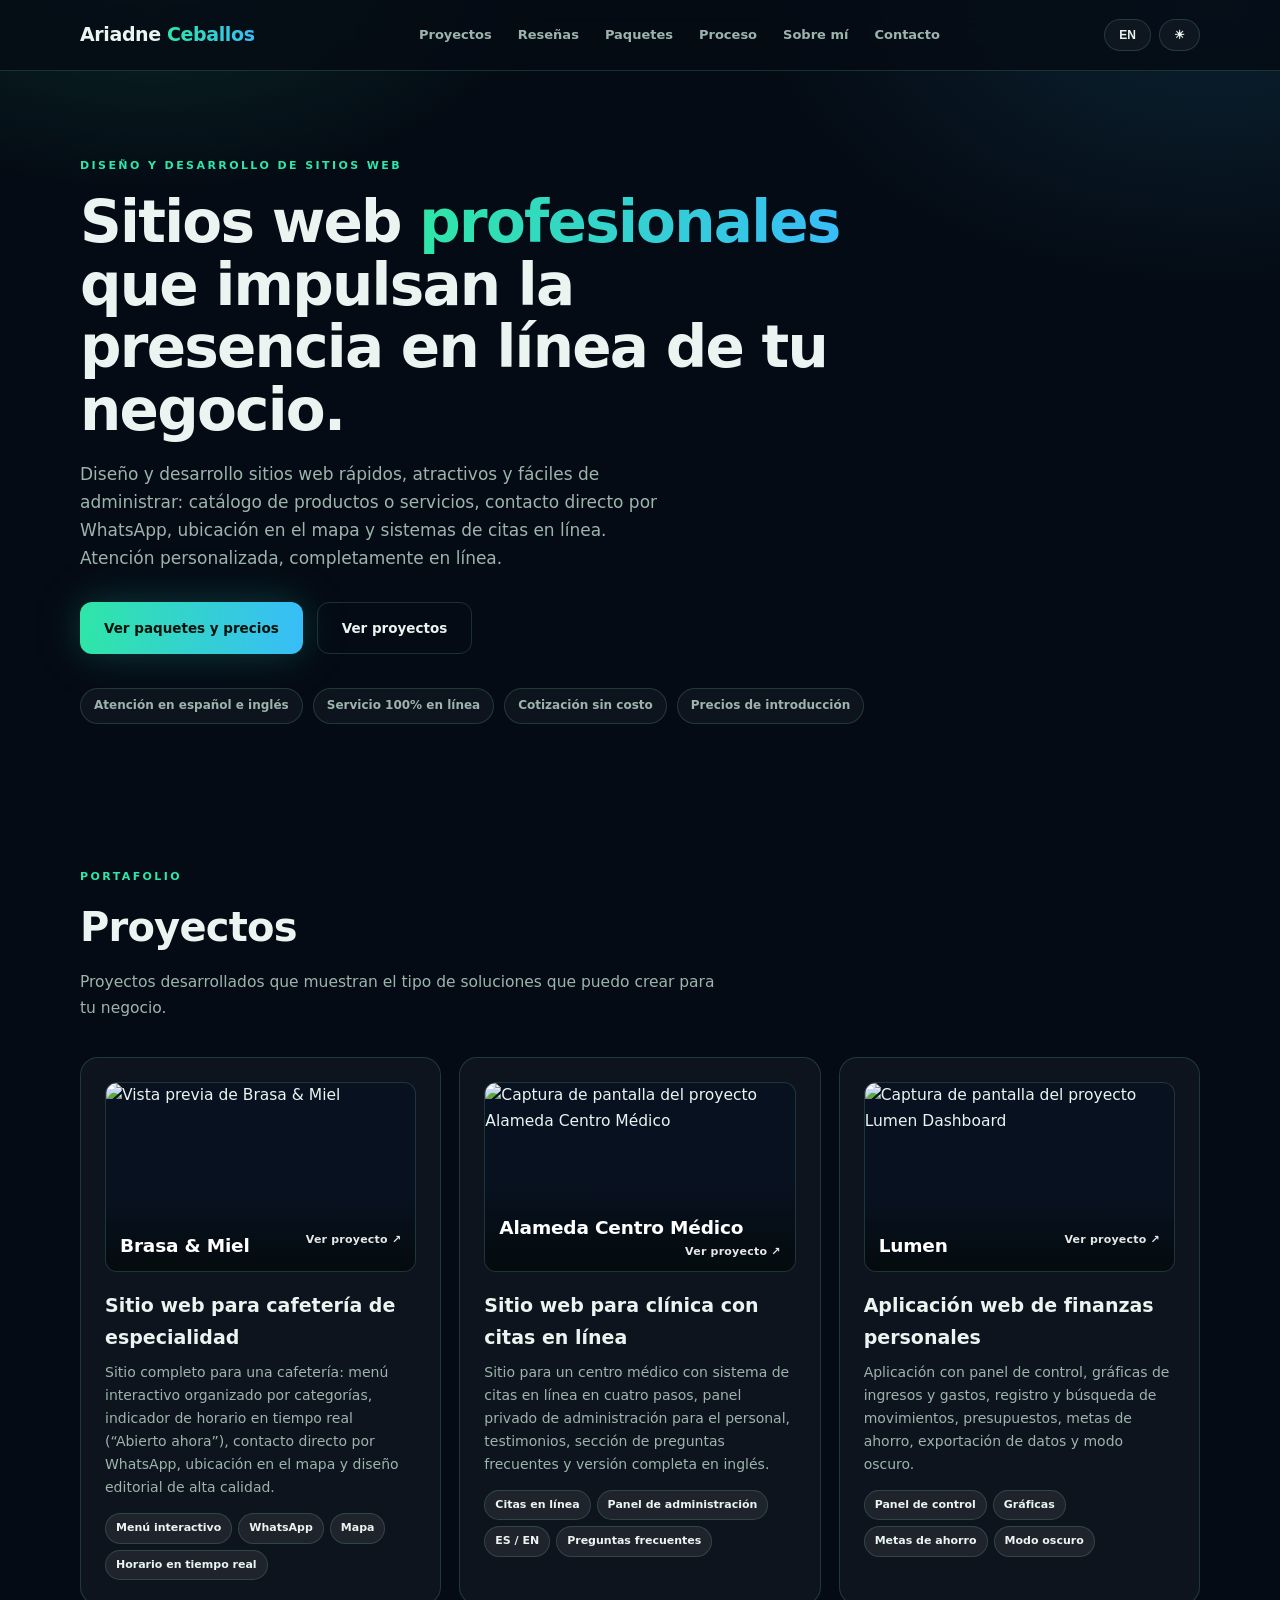
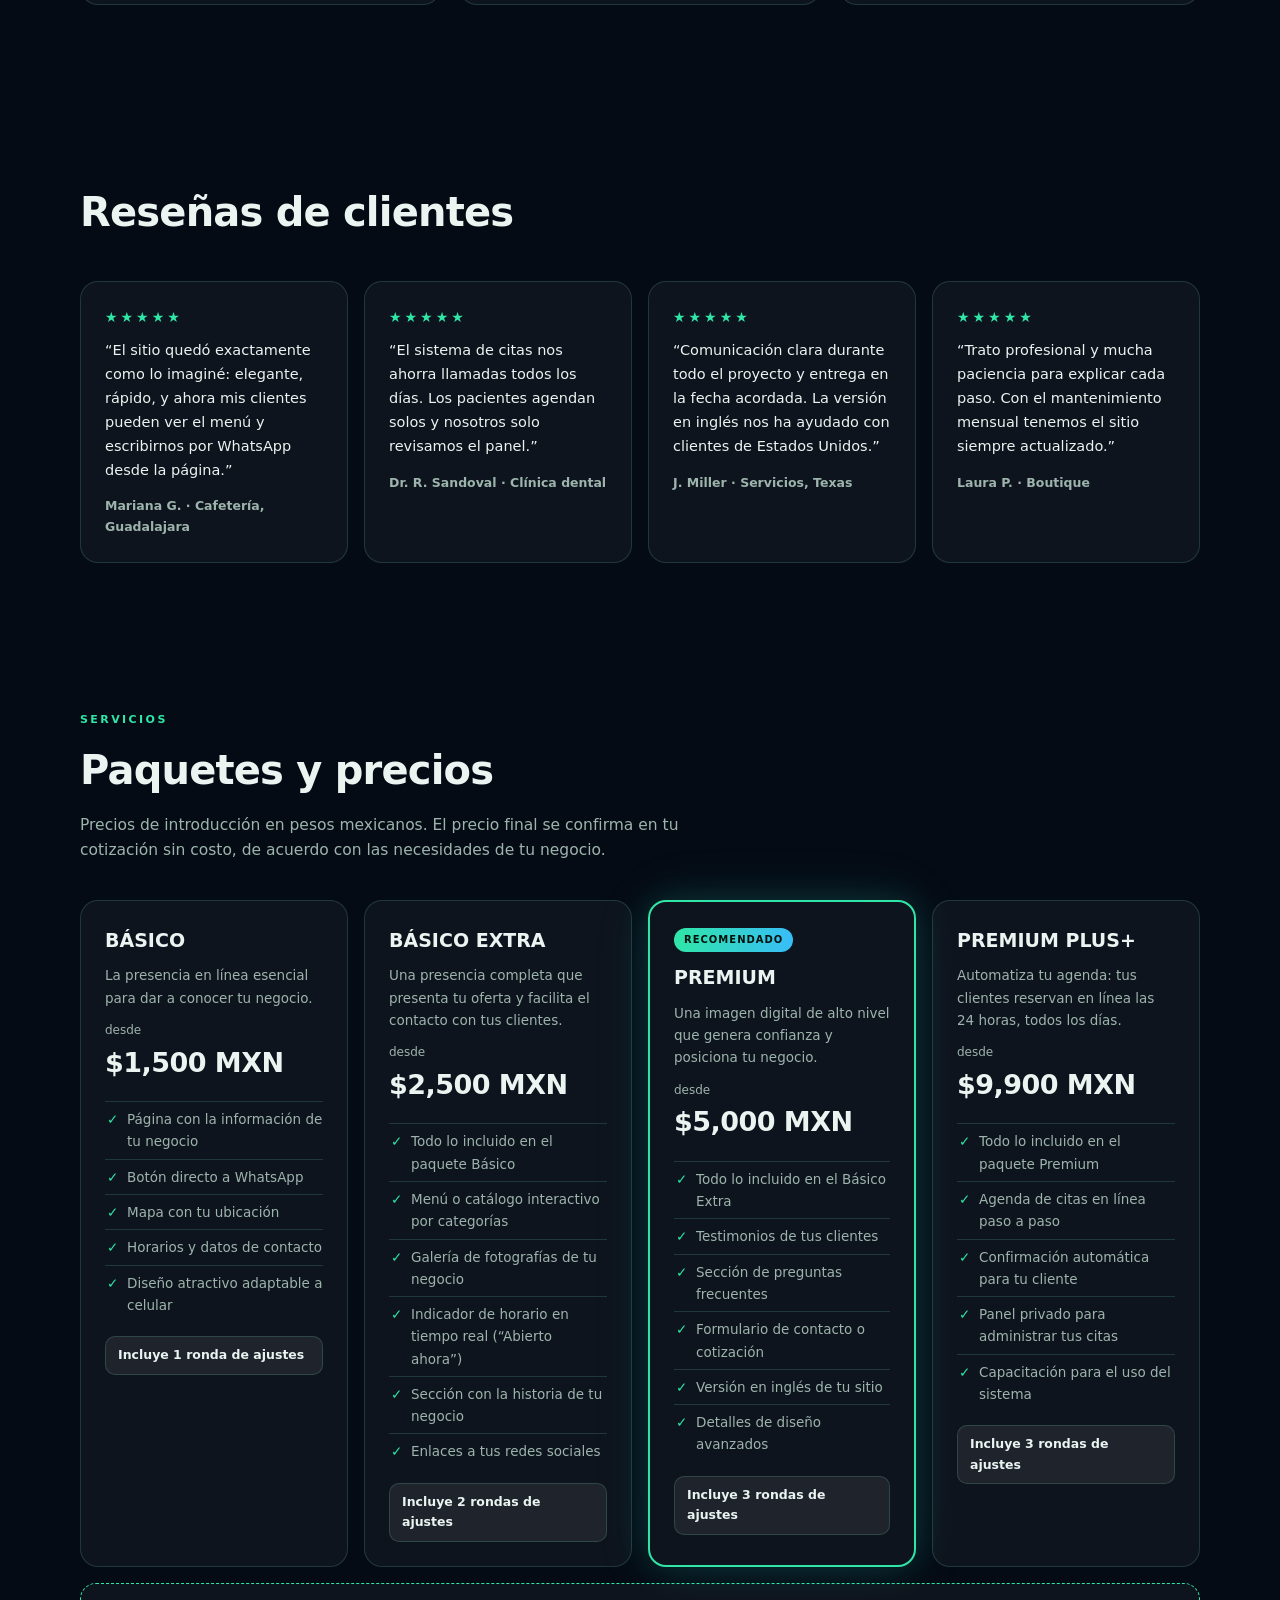
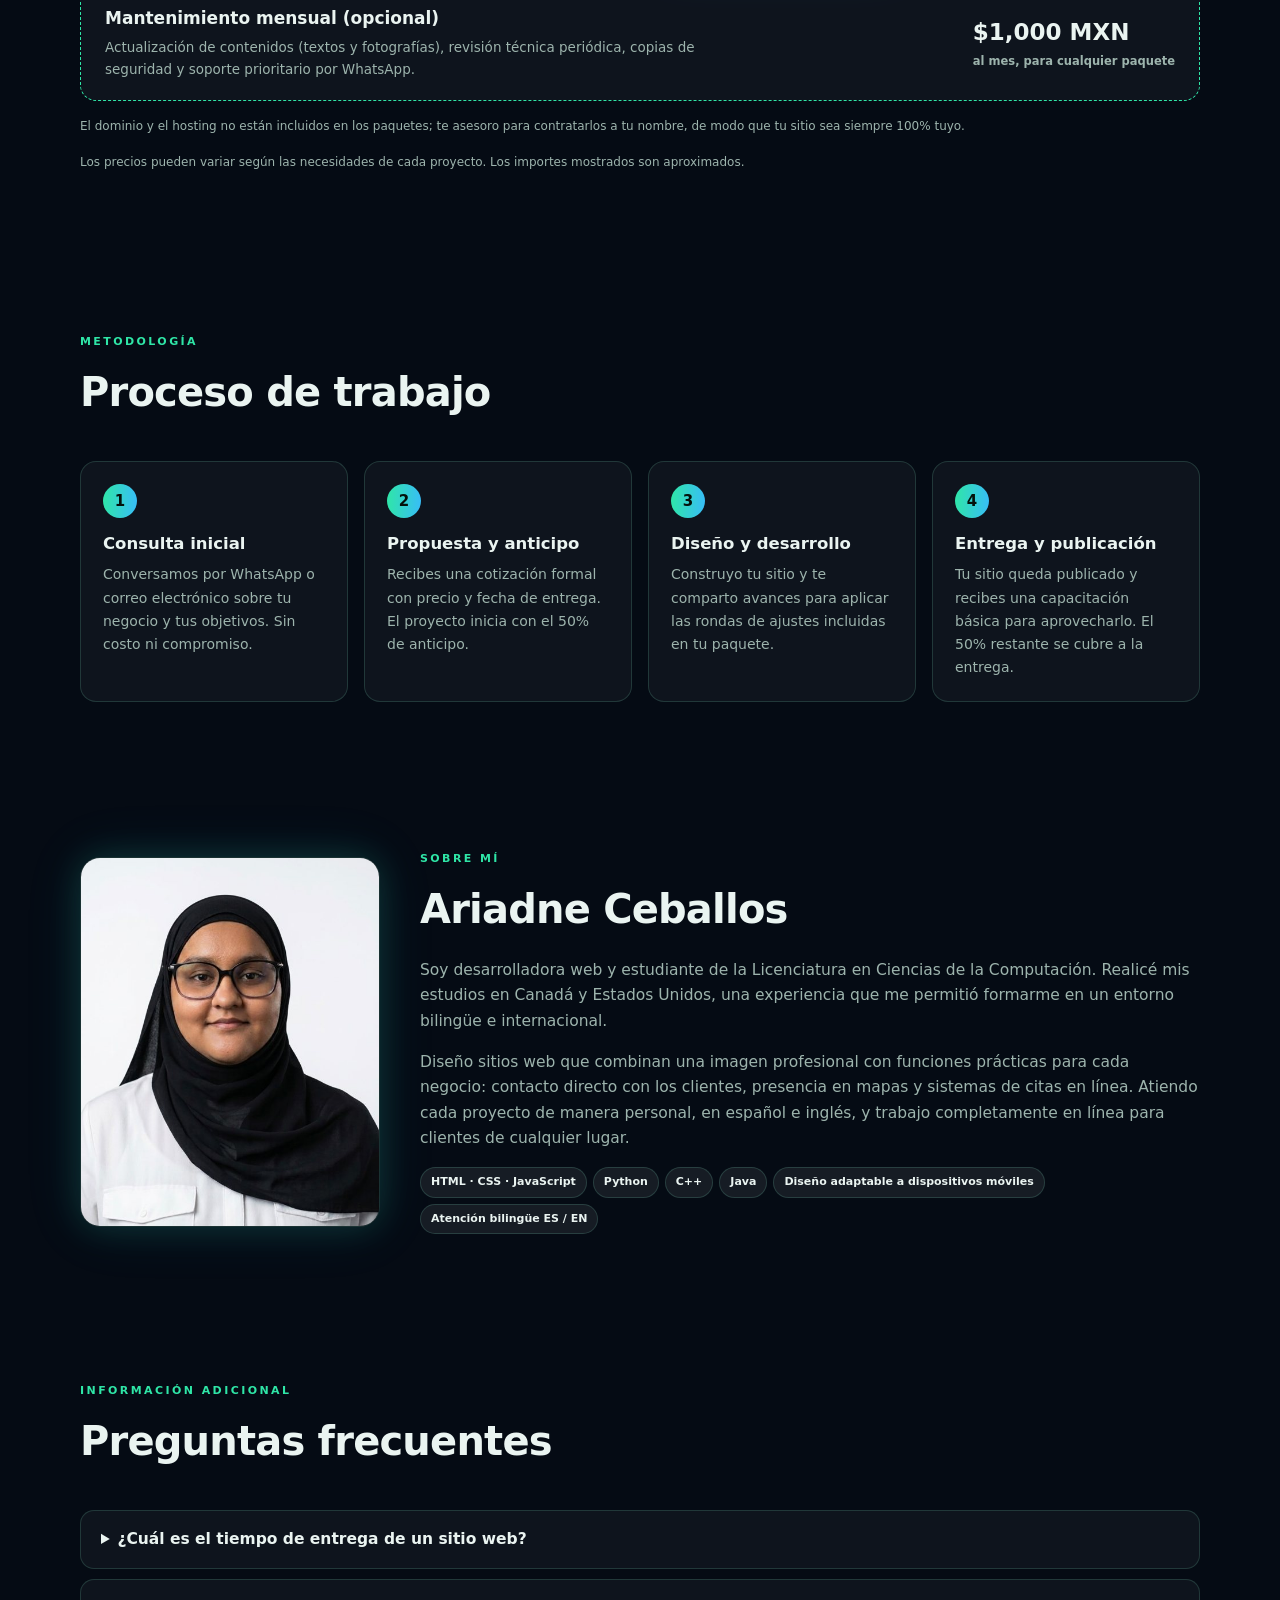
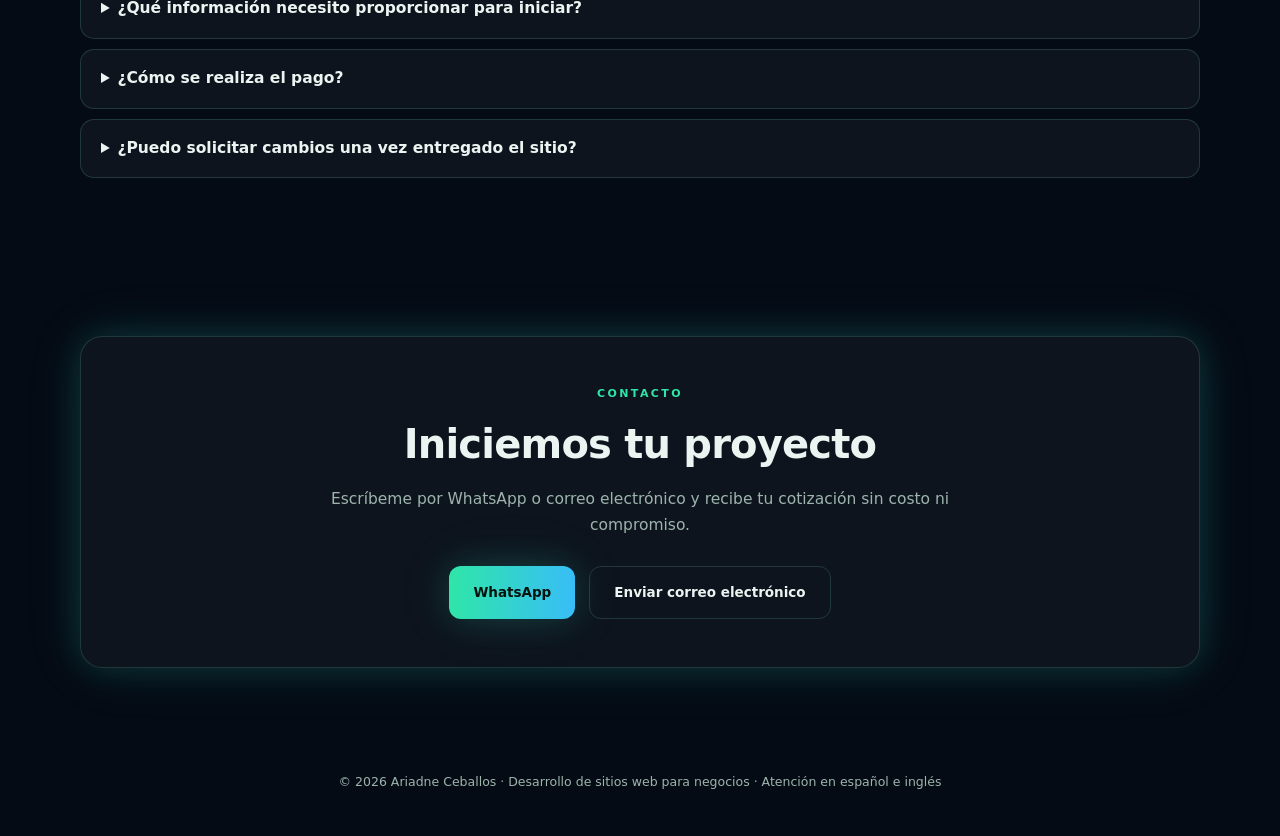
==== index.html @ b2745d3a "Upload portfolio root files" ====
<!DOCTYPE html>
<html lang="es" data-theme="dark">
<head>
<meta charset="UTF-8">
<meta name="viewport" content="width=device-width, initial-scale=1">
<title>Ariadne Ceballos — Desarrollo de sitios web para negocios</title>
<meta name="description" content="Desarrollo de sitios web profesionales para negocios: diseño, sistemas de citas en línea y atención bilingüe, 100% en línea.">
<style>
:root{
  --bg:#050b14; --bg2:#081120; --surface:rgba(255,255,255,.04); --surface2:rgba(255,255,255,.07);
  --text:#eaf4f1; --muted:#9db4ad; --border:rgba(120,220,190,.18);
  --green:#2fe6a7; --blue:#38bdf8; --grad:linear-gradient(92deg,#2fe6a7,#38bdf8);
  --glow:0 0 34px rgba(47,230,167,.16), 0 0 60px rgba(56,189,248,.10);
}
html[data-theme="light"]{
  --bg:#f2f8f6; --bg2:#e7f3ef; --surface:#ffffff; --surface2:#eef7f3;
  --text:#0c1f1a; --muted:#4b655e; --border:rgba(12,90,70,.16);
  --green:#087a56; --blue:#075985; --grad:linear-gradient(92deg,#087a56,#075985);
  --glow:0 10px 30px rgba(10,140,110,.10);
}
*{box-sizing:border-box}
html{scroll-behavior:smooth}
body{margin:0;background:var(--bg);color:var(--text);font:15.5px/1.65 "Segoe UI",system-ui,-apple-system,Arial,sans-serif;transition:background .35s,color .35s}
body:before{content:"";position:fixed;inset:0;background:radial-gradient(700px 420px at 12% -6%,rgba(47,230,167,.14),transparent 60%),radial-gradient(800px 500px at 95% 0%,rgba(56,189,248,.13),transparent 60%);pointer-events:none}
a{color:inherit}
.wrap{width:min(1120px,calc(100% - 40px));margin:auto;position:relative}
header{position:sticky;top:0;z-index:30;background:color-mix(in srgb,var(--bg) 82%,transparent);backdrop-filter:blur(14px);border-bottom:1px solid var(--border)}
.nav{display:flex;align-items:center;justify-content:space-between;height:70px;gap:14px}
.brand{font-weight:800;font-size:19px;letter-spacing:-.02em;text-decoration:none}
.brand em{font-style:normal;background:var(--grad);-webkit-background-clip:text;background-clip:text;color:transparent}
.navlinks{display:flex;gap:26px;font-size:13px;font-weight:600}
.navlinks a{text-decoration:none;color:var(--muted)}
.navlinks a:hover{color:var(--text)}
.controls{display:flex;gap:8px}
.tbtn{cursor:pointer;border:1px solid var(--border);background:var(--surface);color:var(--text);border-radius:99px;padding:8px 14px;font-size:12px;font-weight:700}
.tbtn:hover{border-color:var(--green)}
.hero{padding:86px 0 70px}
.eyebrow{font-size:11px;letter-spacing:.22em;text-transform:uppercase;font-weight:800;color:var(--green)}
h1{font-size:clamp(36px,5.6vw,58px);line-height:1.08;letter-spacing:-.03em;margin:16px 0 18px;max-width:780px}
h1 .g{background:var(--grad);-webkit-background-clip:text;background-clip:text;color:transparent}
.hero p{color:var(--muted);max-width:600px;font-size:17px;margin:0 0 30px}
.btns{display:flex;gap:14px;flex-wrap:wrap}
.btn{display:inline-flex;align-items:center;gap:8px;background:var(--grad);color:#04120c;font-weight:800;font-size:13.5px;padding:14px 24px;border-radius:12px;text-decoration:none;box-shadow:var(--glow)}
html[data-theme="light"] .btn{color:#fff}
.btn.ghost{background:transparent;color:var(--text);border:1px solid var(--border);box-shadow:none}
.badges{display:flex;gap:10px;flex-wrap:wrap;margin-top:34px}
.badge{font-size:12px;font-weight:700;color:var(--muted);border:1px solid var(--border);border-radius:99px;padding:7px 13px;background:var(--surface)}
section{padding:74px 0}
h2{font-size:clamp(28px,4vw,40px);letter-spacing:-.02em;margin:8px 0 10px}
.sub{color:var(--muted);max-width:640px;margin:0 0 36px}
.grid3{display:grid;grid-template-columns:repeat(auto-fit,minmax(290px,1fr));gap:18px}
.grid4{display:grid;grid-template-columns:repeat(auto-fit,minmax(235px,1fr));gap:16px}
.card{background:var(--surface);border:1px solid var(--border);border-radius:18px;padding:24px;transition:transform .2s,border-color .2s}
.card:hover{transform:translateY(-4px);border-color:var(--green)}
.pbanner{position:relative;height:190px;border-radius:12px;overflow:hidden;margin-bottom:18px;background:var(--bg2);border:1px solid var(--border)}
.pbanner img{width:100%;height:100%;object-fit:cover;object-position:top center;display:block}
.pbanner .pname{position:absolute;left:0;right:0;bottom:0;padding:34px 14px 10px;font-weight:800;font-size:18.5px;color:#fff;letter-spacing:-.01em;background:linear-gradient(transparent,rgba(2,10,8,.78))}
.card h3{margin:0 0 8px;font-size:19px}
.card p{color:var(--muted);font-size:14px;margin:0 0 14px}
.chips{display:flex;flex-wrap:wrap;gap:6px}
.chip{font-size:11px;font-weight:700;padding:5px 10px;border-radius:99px;background:var(--surface2);color:var(--text);border:1px solid var(--border)}
.price .from{font-size:12px;color:var(--muted)}
.price .amount{font-size:27px;font-weight:800;letter-spacing:-.02em}
.price.hot{border:2px solid var(--green);box-shadow:var(--glow)}
.tag{display:inline-block;font-size:10px;font-weight:800;letter-spacing:.1em;text-transform:uppercase;background:var(--grad);color:#04120c;padding:4px 10px;border-radius:99px;margin-bottom:10px}
html[data-theme="light"] .tag{color:#fff}
.price ul{list-style:none;margin:16px 0 0;padding:0}
.price li{font-size:13.5px;padding:6px 0 6px 22px;position:relative;border-top:1px solid var(--border);color:var(--muted)}
.price li:before{content:"✓";position:absolute;left:2px;color:var(--green);font-weight:800}
.price .ley{font-size:13.5px;color:var(--muted);margin:6px 0 12px}
.rounds{margin-top:14px;font-size:12.5px;font-weight:700;color:var(--text);background:var(--surface2);border:1px solid var(--border);border-radius:10px;padding:8px 12px}
.maint{margin-top:16px;display:flex;flex-wrap:wrap;gap:8px 26px;align-items:center;justify-content:space-between;background:var(--surface);border:1px dashed var(--green);border-radius:16px;padding:20px 24px}
.maint h3{margin:0 0 4px;font-size:17px}
.maint p{margin:0;color:var(--muted);font-size:13.5px;max-width:640px}
.maint .mamount{font-size:23px;font-weight:800;white-space:nowrap}
.maint .mamount small{display:block;font-size:11.5px;color:var(--muted);font-weight:600}
.stars{color:var(--green);letter-spacing:3px;font-size:14px;margin-bottom:10px}
.rev p{font-size:14.5px;color:var(--text);margin:0 0 14px}
.rev .who{font-size:12.5px;color:var(--muted);font-weight:700}
.steps{display:grid;grid-template-columns:repeat(auto-fit,minmax(220px,1fr));gap:16px}
.step{background:var(--surface);border:1px solid var(--border);border-radius:16px;padding:22px}
.step b.num{display:inline-flex;width:34px;height:34px;border-radius:50%;background:var(--grad);color:#04120c;align-items:center;justify-content:center;font-size:15px;margin-bottom:12px}
html[data-theme="light"] .step b.num{color:#fff}
.step h3{margin:0 0 6px;font-size:16.5px}
.step p{margin:0;color:var(--muted);font-size:14px}
.about{display:grid;grid-template-columns:300px 1fr;gap:40px;align-items:center}
.about img{width:100%;border-radius:20px;border:1px solid var(--border);box-shadow:var(--glow)}
.about p{color:var(--muted);font-size:15.5px}
details{background:var(--surface);border:1px solid var(--border);border-radius:14px;padding:16px 20px;margin-bottom:10px}
summary{cursor:pointer;font-weight:700}
details p{color:var(--muted);font-size:14.5px;margin:10px 0 4px}
.contact{text-align:center;background:var(--surface);border:1px solid var(--border);border-radius:22px;padding:48px 26px;box-shadow:var(--glow)}
footer{padding:30px 0 44px;color:var(--muted);font-size:12.5px;text-align:center}
.note{font-size:12px;color:var(--muted);margin-top:16px}

/* Interacciones y movimiento */
.project-card{display:block;color:inherit;text-decoration:none;position:relative;overflow:hidden;isolation:isolate}
.project-card:focus-visible,.btn:focus-visible,.tbtn:focus-visible{outline:3px solid var(--blue);outline-offset:4px}
.project-card .pbanner img{transition:transform .65s cubic-bezier(.2,.7,.2,1),filter .45s}
.project-card:hover .pbanner img,.project-card:focus-visible .pbanner img{transform:scale(1.055);filter:saturate(1.12)}
.project-card:hover{transform:translateY(-8px);border-color:var(--green);box-shadow:var(--glow)}
.project-open{float:right;font-size:11px;letter-spacing:.02em;opacity:.9;transform:translateX(0);transition:transform .25s}
.project-card:hover .project-open{transform:translateX(4px)}
.reveal{opacity:0;transform:translateY(22px);transition:opacity .65s ease,transform .65s cubic-bezier(.2,.7,.2,1)}
.reveal.is-visible{opacity:1;transform:translateY(0)}
.project-card.reveal.is-visible:hover{transform:translateY(-8px)}
.card,.step,.price,.contact{transition:transform .28s ease,border-color .28s ease,box-shadow .28s ease}
.step:hover{transform:translateY(-5px);border-color:var(--green);box-shadow:var(--glow)}
.btn{transition:transform .25s ease,filter .25s ease,box-shadow .25s ease}
.btn:hover{transform:translateY(-3px);filter:brightness(1.08);box-shadow:0 12px 32px rgba(47,230,167,.22)}
.tbtn{transition:background .2s,border-color .2s,transform .2s}
.tbtn:hover{transform:translateY(-2px);background:var(--surface2)}
.menu-toggle{display:none}
@media(max-width:760px){
 .menu-toggle{display:inline-flex;align-items:center;justify-content:center}
 .nav{position:relative}
 .navlinks{display:none;position:absolute;top:69px;left:-20px;right:-20px;padding:18px 20px 22px;background:var(--bg2);border-bottom:1px solid var(--border);flex-direction:column;gap:16px;box-shadow:0 18px 30px rgba(0,0,0,.18)}
 .navlinks.open{display:flex}
 .controls{margin-left:auto}
}
@media(prefers-reduced-motion:reduce){.reveal{opacity:1;transform:none;transition:none}.project-card,.project-card .pbanner img,.step,.btn,.tbtn{transition:none!important}}

@media(max-width:760px){.about{grid-template-columns:1fr}.about img{max-width:280px}.hero{padding:56px 0 50px}}

/* Ajustes de contraste y legibilidad del tema claro */
html[data-theme="light"]{
  color-scheme:light;
  --bg:#f7faf9;
  --bg2:#edf4f1;
  --surface:#ffffff;
  --surface2:#edf5f2;
  --text:#14251f;
  --muted:#435b52;
  --border:rgba(20,75,58,.20);
  --green:#087a56;
  --blue:#075985;
  --grad:linear-gradient(100deg,#087a56 0%,#075985 100%);
  --glow:0 10px 28px rgba(8,122,86,.12);
}
html[data-theme="light"] body:before{
  background:radial-gradient(700px 420px at 12% -6%,rgba(8,122,86,.075),transparent 60%),radial-gradient(800px 500px at 95% 0%,rgba(7,89,133,.065),transparent 60%);
}
html[data-theme="light"] .eyebrow,
html[data-theme="light"] .stars,
html[data-theme="light"] .price li:before{color:#08704f}
html[data-theme="light"] h1 .g{
  background:linear-gradient(100deg,#086b4c,#075985);
  -webkit-background-clip:text;background-clip:text;color:transparent;
}
html[data-theme="light"] .navlinks a{color:#40584f}
html[data-theme="light"] .navlinks a:hover{color:#075985}
html[data-theme="light"] .badge,
html[data-theme="light"] .chip,
html[data-theme="light"] .rounds,
html[data-theme="light"] details,
html[data-theme="light"] .card,
html[data-theme="light"] .step,
html[data-theme="light"] .contact{color:#14251f}
html[data-theme="light"] .card p,
html[data-theme="light"] .step p,
html[data-theme="light"] .price li,
html[data-theme="light"] .price .from,
html[data-theme="light"] .price .ley,
html[data-theme="light"] .maint p,
html[data-theme="light"] .maint .mamount small,
html[data-theme="light"] .about p,
html[data-theme="light"] details p,
html[data-theme="light"] .sub,
html[data-theme="light"] .hero p,
html[data-theme="light"] footer,
html[data-theme="light"] .note{color:#435b52}
html[data-theme="light"] .btn{color:#fff}
html[data-theme="light"] .btn.ghost{color:#14251f;border-color:rgba(20,75,58,.30)}
html[data-theme="light"] .tag,
html[data-theme="light"] .step b.num{color:#fff}
html[data-theme="light"] .project-card:focus-visible{outline-color:#075985}
html[data-theme="light"] .pbanner{background:#e5eeea}
html[data-theme="light"] .maint{background:#fff}
html[data-theme="light"] .price.hot{border-color:#087a56}
</style>
</head>
<body>
<header><div class="wrap nav">
  <a class="brand" href="#top">Ariadne <em>Ceballos</em></a>
  <button class="menu-toggle tbtn" id="menuToggle" aria-label="Abrir menú" aria-expanded="false">☰</button>
  <nav class="navlinks" id="mainNav">
    <a href="#proyectos" data-i="nav_p">Proyectos</a>
    <a href="#resenas" data-i="nav_r">Reseñas</a>
    <a href="#paquetes" data-i="nav_pk">Paquetes</a>
    <a href="#proceso" data-i="nav_pr">Proceso</a>
    <a href="#sobre-mi" data-i="nav_a">Sobre mí</a>
    <a href="#contacto" data-i="nav_c">Contacto</a>
  </nav>
  <div class="controls">
    <button class="tbtn" id="langBtn" aria-label="Language / Idioma">EN</button>
    <button class="tbtn" id="themeBtn" aria-label="Tema claro u oscuro">☀ / ☾</button>
  </div>
</div></header>

<main id="top">
<section class="hero"><div class="wrap">
  <div class="eyebrow" data-i="hero_e">Diseño y desarrollo de sitios web</div>
  <h1 data-i="hero_h">Sitios web <span class="g">profesionales</span> que impulsan la presencia en línea de tu negocio.</h1>
  <p data-i="hero_p">Diseño y desarrollo sitios web rápidos, atractivos y fáciles de administrar: catálogo de productos o servicios, contacto directo por WhatsApp, ubicación en el mapa y sistemas de citas en línea. Atención personalizada, completamente en línea.</p>
  <div class="btns">
    <a class="btn" href="#paquetes" data-i="hero_b1">Ver paquetes y precios</a>
    <a class="btn ghost" href="#proyectos" data-i="hero_b2">Ver proyectos</a>
  </div>
  <div class="badges">
    <span class="badge" data-i="bd1">Atención en español e inglés</span>
    <span class="badge" data-i="bd2">Servicio 100% en línea</span>
    <span class="badge" data-i="bd3">Cotización sin costo</span>
    <span class="badge" data-i="bd4">Precios de introducción</span>
  </div>
</div></section>

<section id="proyectos"><div class="wrap">
  <div class="eyebrow" data-i="pj_e">Portafolio</div>
  <h2 data-i="pj_h">Proyectos</h2>
  <p class="sub" data-i="pj_s">Proyectos desarrollados que muestran el tipo de soluciones que puedo crear para tu negocio.</p>
  <div class="grid3">
    <a class="card project-card reveal" href="proyectos/brasa-miel/index.html" aria-label="Abrir demo de Brasa y Miel">
      <div class="pbanner"><img src="img/proyecto-cafe.jpg" alt="Vista previa de Brasa & Miel"><div class="pname">Brasa &amp; Miel <span class="project-open">Ver proyecto ↗</span></div></div>
      <h3 data-i="p1_h">Sitio web para cafetería de especialidad</h3>
      <p data-i="p1_p">Sitio completo para una cafetería: menú interactivo organizado por categorías, indicador de horario en tiempo real (“Abierto ahora”), contacto directo por WhatsApp, ubicación en el mapa y diseño editorial de alta calidad.</p>
      <div class="chips"><span class="chip" data-i="c_menu">Menú interactivo</span><span class="chip">WhatsApp</span><span class="chip" data-i="c_map">Mapa</span><span class="chip" data-i="c_open">Horario en tiempo real</span></div>
    </a>
    <a class="card project-card reveal" href="proyectos/alameda-centro-medico/index.html" aria-label="Abrir demo de Alameda Centro Médico">
      <div class="pbanner"><img src="img/preview-alameda-centro-medico.jpg" alt="Captura de pantalla del proyecto Alameda Centro Médico"><div class="pname">Alameda Centro Médico <span class="project-open">Ver proyecto ↗</span></div></div>
      <h3 data-i="p2_h">Sitio web para clínica con citas en línea</h3>
      <p data-i="p2_p">Sitio para un centro médico con sistema de citas en línea en cuatro pasos, panel privado de administración para el personal, testimonios, sección de preguntas frecuentes y versión completa en inglés.</p>
      <div class="chips"><span class="chip" data-i="c_book">Citas en línea</span><span class="chip" data-i="c_panel">Panel de administración</span><span class="chip">ES / EN</span><span class="chip" data-i="c_faq">Preguntas frecuentes</span></div>
    </a>
    <a class="card project-card reveal" href="proyectos/lumen-dashboard/index.html" aria-label="Abrir demo de Lumen Dashboard">
      <div class="pbanner"><img src="img/preview-lumen-dashboard.jpg" alt="Captura de pantalla del proyecto Lumen Dashboard"><div class="pname">Lumen <span class="project-open">Ver proyecto ↗</span></div></div>
      <h3 data-i="p3_h">Aplicación web de finanzas personales</h3>
      <p data-i="p3_p">Aplicación con panel de control, gráficas de ingresos y gastos, registro y búsqueda de movimientos, presupuestos, metas de ahorro, exportación de datos y modo oscuro.</p>
      <div class="chips"><span class="chip" data-i="c_dash">Panel de control</span><span class="chip" data-i="c_charts">Gráficas</span><span class="chip" data-i="c_goals">Metas de ahorro</span><span class="chip" data-i="c_dark">Modo oscuro</span></div>
    </a>
  </div>
</div></section>

<section id="resenas"><div class="wrap">
  <div class="eyebrow" data-i="rv_e">Testimonios</div>
  <h2 data-i="rv_h">Reseñas de clientes</h2>
  <p class="sub"></p>
  <div class="grid4">
    <article class="card rev"><div class="stars">★★★★★</div><p data-i="rv_q1">“El sitio quedó exactamente como lo imaginé: elegante, rápido, y ahora mis clientes pueden ver el menú y escribirnos por WhatsApp desde la página.”</p><div class="who" data-i="rv_n1">Mariana G. · Cafetería, Guadalajara</div></article>
    <article class="card rev"><div class="stars">★★★★★</div><p data-i="rv_q2">“El sistema de citas nos ahorra llamadas todos los días. Los pacientes agendan solos y nosotros solo revisamos el panel.”</p><div class="who" data-i="rv_n2">Dr. R. Sandoval · Clínica dental</div></article>
    <article class="card rev"><div class="stars">★★★★★</div><p data-i="rv_q3">“Comunicación clara durante todo el proyecto y entrega en la fecha acordada. La versión en inglés nos ha ayudado con clientes de Estados Unidos.”</p><div class="who" data-i="rv_n3">J. Miller · Servicios, Texas</div></article>
    <article class="card rev"><div class="stars">★★★★★</div><p data-i="rv_q4">“Trato profesional y mucha paciencia para explicar cada paso. Con el mantenimiento mensual tenemos el sitio siempre actualizado.”</p><div class="who" data-i="rv_n4">Laura P. · Boutique</div></article>
  </div>
</div></section>

<section id="paquetes"><div class="wrap">
  <div class="eyebrow" data-i="pk_e">Servicios</div>
  <h2 data-i="pk_h">Paquetes y precios</h2>
  <p class="sub" data-i="pk_s">Precios de introducción en pesos mexicanos. El precio final se confirma en tu cotización sin costo, de acuerdo con las necesidades de tu negocio.</p>
  <div class="grid4">
    <article class="card price">
      <h3 data-i="k1_h">BÁSICO</h3>
      <p class="ley" data-i="k1_l">La presencia en línea esencial para dar a conocer tu negocio.</p>
      <div class="from" data-i="from">desde</div><div class="amount">$1,500 MXN</div>
      <ul>
        <li data-i="k1_1">Página con la información de tu negocio</li>
        <li data-i="k1_2">Botón directo a WhatsApp</li>
        <li data-i="k1_3">Mapa con tu ubicación</li>
        <li data-i="k1_4">Horarios y datos de contacto</li>
        <li data-i="k1_5">Diseño atractivo adaptable a celular</li>
      </ul>
      <div class="rounds" data-i="r1">Incluye 1 ronda de ajustes</div>
    </article>
    <article class="card price">
      <h3 data-i="k2_h">BÁSICO EXTRA</h3>
      <p class="ley" data-i="k2_l">Una presencia completa que presenta tu oferta y facilita el contacto con tus clientes.</p>
      <div class="from" data-i="from">desde</div><div class="amount">$2,500 MXN</div>
      <ul>
        <li data-i="k2_1">Todo lo incluido en el paquete Básico</li>
        <li data-i="k2_2">Menú o catálogo interactivo por categorías</li>
        <li data-i="k2_3">Galería de fotografías de tu negocio</li>
        <li data-i="k2_4">Indicador de horario en tiempo real (“Abierto ahora”)</li>
        <li data-i="k2_5">Sección con la historia de tu negocio</li>
        <li data-i="k2_6">Enlaces a tus redes sociales</li>
      </ul>
      <div class="rounds" data-i="r2">Incluye 2 rondas de ajustes</div>
    </article>
    <article class="card price hot">
      <span class="tag" data-i="rec">Recomendado</span>
      <h3>PREMIUM</h3>
      <p class="ley" data-i="k3_l">Una imagen digital de alto nivel que genera confianza y posiciona tu negocio.</p>
      <div class="from" data-i="from">desde</div><div class="amount">$5,000 MXN</div>
      <ul>
        <li data-i="k3_1">Todo lo incluido en el Básico Extra</li>
        <li data-i="k3_2">Testimonios de tus clientes</li>
        <li data-i="k3_3">Sección de preguntas frecuentes</li>
        <li data-i="k3_4">Formulario de contacto o cotización</li>
        <li data-i="k3_5">Versión en inglés de tu sitio</li>
        <li data-i="k3_6">Detalles de diseño avanzados</li>
      </ul>
      <div class="rounds" data-i="r3">Incluye 3 rondas de ajustes</div>
    </article>
    <article class="card price">
      <h3 data-i="k4_h">PREMIUM PLUS+</h3>
      <p class="ley" data-i="k4_l">Automatiza tu agenda: tus clientes reservan en línea las 24 horas, todos los días.</p>
      <div class="from" data-i="from">desde</div><div class="amount">$9,900 MXN</div>
      <ul>
        <li data-i="k4_1">Todo lo incluido en el paquete Premium</li>
        <li data-i="k4_2">Agenda de citas en línea paso a paso</li>
        <li data-i="k4_3">Confirmación automática para tu cliente</li>
        <li data-i="k4_4">Panel privado para administrar tus citas</li>
        <li data-i="k4_5">Capacitación para el uso del sistema</li>
      </ul>
      <div class="rounds" data-i="r4">Incluye 3 rondas de ajustes</div>
    </article>
  </div>
  <div class="maint">
    <div>
      <h3 data-i="m_h">Mantenimiento mensual (opcional)</h3>
      <p data-i="m_p">Actualización de contenidos (textos y fotografías), revisión técnica periódica, copias de seguridad y soporte prioritario por WhatsApp.</p>
    </div>
    <div class="mamount">$1,000 MXN<small data-i="m_per">al mes, para cualquier paquete</small></div>
  </div>
  <p class="note" data-i="pk_n">El dominio y el hosting no están incluidos en los paquetes; te asesoro para contratarlos a tu nombre, de modo que tu sitio sea siempre 100% tuyo.</p>
  <p class="note" data-i="pk_prices">Los precios pueden variar según las necesidades de cada proyecto. Los importes mostrados son aproximados.</p>
</div></section>

<section id="proceso"><div class="wrap">
  <div class="eyebrow" data-i="pr_e">Metodología</div>
  <h2 data-i="pr_h">Proceso de trabajo</h2>
  <p class="sub"></p>
  <div class="steps">
    <div class="step"><b class="num">1</b><h3 data-i="s1_h">Consulta inicial</h3><p data-i="s1_p">Conversamos por WhatsApp o correo electrónico sobre tu negocio y tus objetivos. Sin costo ni compromiso.</p></div>
    <div class="step"><b class="num">2</b><h3 data-i="s2_h">Propuesta y anticipo</h3><p data-i="s2_p">Recibes una cotización formal con precio y fecha de entrega. El proyecto inicia con el 50% de anticipo.</p></div>
    <div class="step"><b class="num">3</b><h3 data-i="s3_h">Diseño y desarrollo</h3><p data-i="s3_p">Construyo tu sitio y te comparto avances para aplicar las rondas de ajustes incluidas en tu paquete.</p></div>
    <div class="step"><b class="num">4</b><h3 data-i="s4_h">Entrega y publicación</h3><p data-i="s4_p">Tu sitio queda publicado y recibes una capacitación básica para aprovecharlo. El 50% restante se cubre a la entrega.</p></div>
  </div>
</div></section>

<section id="sobre-mi"><div class="wrap about">
  <img src="foto-ariadne.jpg" alt="Ariadne Ceballos">
  <div>
    <div class="eyebrow" data-i="ab_e">Sobre mí</div>
    <h2 data-i="ab_h">Ariadne Ceballos</h2>
    <p data-i="ab_p1">Soy desarrolladora web y estudiante de la Licenciatura en Ciencias de la Computación. Realicé mis estudios en Canadá y Estados Unidos, una experiencia que me permitió formarme en un entorno bilingüe e internacional.</p>
    <p data-i="ab_p2">Diseño sitios web que combinan una imagen profesional con funciones prácticas para cada negocio: contacto directo con los clientes, presencia en mapas y sistemas de citas en línea. Atiendo cada proyecto de manera personal, en español e inglés, y trabajo completamente en línea para clientes de cualquier lugar.</p>
    <div class="chips"><span class="chip">HTML · CSS · JavaScript</span><span class="chip">Python</span><span class="chip">C++</span><span class="chip">Java</span><span class="chip" data-i="ab_c1">Diseño adaptable a dispositivos móviles</span><span class="chip" data-i="ab_c2">Atención bilingüe ES / EN</span></div>
  </div>
</div></section>

<section id="faq"><div class="wrap">
  <div class="eyebrow" data-i="fq_e">Información adicional</div>
  <h2 data-i="fq_h">Preguntas frecuentes</h2>
  <p class="sub"></p>
  <details><summary data-i="faq_q1">¿Cuál es el tiempo de entrega de un sitio web?</summary><p data-i="faq_a1">Depende del paquete contratado: los sitios sencillos requieren pocos días y los sistemas de citas un plazo mayor. Tu cotización incluye la fecha de entrega comprometida.</p></details>
  <details><summary data-i="faq_q2">¿Qué información necesito proporcionar para iniciar?</summary><p data-i="faq_a2">El nombre y el logotipo de tu negocio (si cuentas con uno), los textos o la información para redactarlos en conjunto, fotografías y tus datos de contacto. Te acompaño durante todo el proceso.</p></details>
  <details><summary data-i="faq_q3">¿Cómo se realiza el pago?</summary><p data-i="faq_a3">50% de anticipo para iniciar el proyecto y 50% contra entrega, con el sitio ya publicado. El método de pago se acuerda en la cotización.</p></details>
  <details><summary data-i="faq_q4">¿Puedo solicitar cambios una vez entregado el sitio?</summary><p data-i="faq_a4">Sí. Cada paquete incluye rondas de ajustes durante el desarrollo, y posteriormente puedes contratar el mantenimiento mensual para actualizaciones continuas.</p></details>
</div></section>

<section id="contacto"><div class="wrap">
  <div class="contact">
    <div class="eyebrow" data-i="ct_e">Contacto</div>
    <h2 data-i="ct_h">Iniciemos tu proyecto</h2>
    <p class="sub" style="margin:0 auto 28px" data-i="ct_p">Escríbeme por WhatsApp o correo electrónico y recibe tu cotización sin costo ni compromiso.</p>
    <div class="btns" style="justify-content:center">
      <a class="btn" href="https://wa.me/523344750251" target="_blank" rel="noopener">WhatsApp</a>
      <a class="btn ghost" href="mailto:ariadneceballos.mx@gmail.com" data-i="ct_mail">Enviar correo electrónico</a>
    </div>
  </div>
</div></section>
</main>
<footer><div class="wrap" data-i="ft">© 2026 Ariadne Ceballos · Desarrollo de sitios web para negocios · Atención en español e inglés</div></footer>

<script>
const T = {
es:{nav_p:"Proyectos",nav_r:"Reseñas",nav_pk:"Paquetes",nav_pr:"Proceso",nav_a:"Sobre mí",nav_c:"Contacto",
hero_e:"Diseño y desarrollo de sitios web",hero_h:"Sitios web <span class='g'>profesionales</span> que impulsan la presencia en línea de tu negocio.",hero_p:"Diseño y desarrollo sitios web rápidos, atractivos y fáciles de administrar: catálogo de productos o servicios, contacto directo por WhatsApp, ubicación en el mapa y sistemas de citas en línea. Atención personalizada, completamente en línea.",hero_b1:"Ver paquetes y precios",hero_b2:"Ver proyectos",bd1:"Atención en español e inglés",bd2:"Servicio 100% en línea",bd3:"Cotización sin costo",bd4:"Precios de introducción",
pj_e:"Portafolio",pj_h:"Proyectos",pj_s:"Proyectos desarrollados que muestran el tipo de soluciones que puedo crear para tu negocio.",p1_h:"Sitio web para cafetería de especialidad",p1_p:"Sitio completo para una cafetería: menú interactivo organizado por categorías, indicador de horario en tiempo real (“Abierto ahora”), contacto directo por WhatsApp, ubicación en el mapa y diseño editorial de alta calidad.",c_menu:"Menú interactivo",c_map:"Mapa",c_open:"Horario en tiempo real",p2_h:"Sitio web para clínica con citas en línea",p2_p:"Sitio para un centro médico con sistema de citas en línea en cuatro pasos, panel privado de administración para el personal, testimonios, sección de preguntas frecuentes y versión completa en inglés.",c_book:"Citas en línea",c_panel:"Panel de administración",c_faq:"Preguntas frecuentes",p3_h:"Aplicación web de finanzas personales",p3_p:"Aplicación con panel de control, gráficas de ingresos y gastos, registro y búsqueda de movimientos, presupuestos, metas de ahorro, exportación de datos y modo oscuro.",c_dash:"Panel de control",c_charts:"Gráficas",c_goals:"Metas de ahorro",c_dark:"Modo oscuro",
pk_e:"Servicios",pk_h:"Paquetes y precios",pk_s:"Precios de introducción en pesos mexicanos. El precio final se confirma en tu cotización sin costo, de acuerdo con las necesidades de tu negocio.",from:"desde",rec:"Recomendado",k1_h:"BÁSICO",k1_l:"La presencia en línea esencial para dar a conocer tu negocio.",k1_1:"Página con la información de tu negocio",k1_2:"Botón directo a WhatsApp",k1_3:"Mapa con tu ubicación",k1_4:"Horarios y datos de contacto",k1_5:"Diseño atractivo adaptable a celular",r1:"Incluye 1 ronda de ajustes",k2_h:"BÁSICO EXTRA",k2_l:"Una presencia completa que presenta tu oferta y facilita el contacto con tus clientes.",k2_1:"Todo lo incluido en el paquete Básico",k2_2:"Menú o catálogo interactivo por categorías",k2_3:"Galería de fotografías de tu negocio",k2_4:"Indicador de horario en tiempo real (“Abierto ahora”)",k2_5:"Sección con la historia de tu negocio",k2_6:"Enlaces a tus redes sociales",r2:"Incluye 2 rondas de ajustes",k3_l:"Una imagen digital de alto nivel que genera confianza y posiciona tu negocio.",k3_1:"Todo lo incluido en el Básico Extra",k3_2:"Testimonios de tus clientes",k3_3:"Sección de preguntas frecuentes",k3_4:"Formulario de contacto o cotización",k3_5:"Versión en inglés de tu sitio",k3_6:"Detalles de diseño avanzados",r3:"Incluye 3 rondas de ajustes",k4_h:"CON SISTEMA DE CITAS",k4_l:"Automatiza tu agenda: tus clientes reservan en línea las 24 horas, todos los días.",k4_1:"Todo lo incluido en el paquete Premium",k4_2:"Agenda de citas en línea paso a paso",k4_3:"Confirmación automática para tu cliente",k4_4:"Panel privado para administrar tus citas",k4_5:"Capacitación para el uso del sistema",r4:"Incluye 3 rondas de ajustes",m_h:"Mantenimiento mensual (opcional)",m_p:"Actualización de contenidos (textos y fotografías), revisión técnica periódica, copias de seguridad y soporte prioritario por WhatsApp.",m_per:"al mes, para cualquier paquete",pk_n:"El dominio y el hosting no están incluidos en los paquetes; te asesoro para contratarlos a tu nombre, de modo que tu sitio sea siempre 100% tuyo.",pk_prices:"Los precios pueden variar según las necesidades de cada proyecto. Los importes mostrados son aproximados.",
pr_e:"Metodología",pr_h:"Proceso de trabajo",s1_h:"Consulta inicial",s1_p:"Conversamos por WhatsApp o correo electrónico sobre tu negocio y tus objetivos. Sin costo ni compromiso.",s2_h:"Propuesta y anticipo",s2_p:"Recibes una cotización formal con precio y fecha de entrega. El proyecto inicia con el 50% de anticipo.",s3_h:"Diseño y desarrollo",s3_p:"Construyo tu sitio y te comparto avances para aplicar las rondas de ajustes incluidas en tu paquete.",s4_h:"Entrega y publicación",s4_p:"Tu sitio queda publicado y recibes una capacitación básica para aprovecharlo. El 50% restante se cubre a la entrega.",
ab_e:"Sobre mí",ab_h:"Ariadne Ceballos",ab_p1:"Soy desarrolladora web y estudiante de la Licenciatura en Ciencias de la Computación. Realicé mis estudios en Canadá y Estados Unidos, una experiencia que me permitió formarme en un entorno bilingüe e internacional.",ab_p2:"Diseño sitios web que combinan una imagen profesional con funciones prácticas para cada negocio: contacto directo con los clientes, presencia en mapas y sistemas de citas en línea. Atiendo cada proyecto de manera personal, en español e inglés, y trabajo completamente en línea para clientes de cualquier lugar.",ab_c1:"Diseño adaptable a dispositivos móviles",ab_c2:"Atención bilingüe ES / EN",
fq_e:"Información adicional",fq_h:"Preguntas frecuentes",faq_q1:"¿Cuál es el tiempo de entrega de un sitio web?",faq_a1:"Depende del paquete contratado: los sitios sencillos requieren pocos días y los sistemas de citas un plazo mayor. Tu cotización incluye la fecha de entrega comprometida.",faq_q2:"¿Qué información necesito proporcionar para iniciar?",faq_a2:"El nombre y el logotipo de tu negocio (si cuentas con uno), los textos o la información para redactarlos en conjunto, fotografías y tus datos de contacto. Te acompaño durante todo el proceso.",faq_q3:"¿Cómo se realiza el pago?",faq_a3:"50% de anticipo para iniciar el proyecto y 50% contra entrega, con el sitio ya publicado. El método de pago se acuerda en la cotización.",faq_q4:"¿Puedo solicitar cambios una vez entregado el sitio?",faq_a4:"Sí. Cada paquete incluye rondas de ajustes durante el desarrollo, y posteriormente puedes contratar el mantenimiento mensual para actualizaciones continuas.",
rv_e:"Testimonios",rv_h:"Reseñas de clientes",rv_q1:"“El sitio quedó exactamente como lo imaginé: elegante, rápido, y ahora mis clientes pueden ver el menú y escribirnos por WhatsApp desde la página.”",rv_n1:"Mariana G. · Cafetería, Guadalajara",rv_q2:"“El sistema de citas nos ahorra llamadas todos los días. Los pacientes agendan solos y nosotros solo revisamos el panel.”",rv_n2:"Dr. R. Sandoval · Clínica dental",rv_q3:"“Comunicación clara durante todo el proyecto y entrega en la fecha acordada. La versión en inglés nos ha ayudado con clientes de Estados Unidos.”",rv_n3:"J. Miller · Servicios, Texas",rv_q4:"“Trato profesional y mucha paciencia para explicar cada paso. Con el mantenimiento mensual tenemos el sitio siempre actualizado.”",rv_n4:"Laura P. · Boutique",ct_e:"Contacto",ct_h:"Iniciemos tu proyecto",ct_p:"Escríbeme por WhatsApp o correo electrónico y recibe tu cotización sin costo ni compromiso.",ct_mail:"Enviar correo electrónico",ft:"© 2026 Ariadne Ceballos · Desarrollo de sitios web para negocios · Atención en español e inglés"},
en:{nav_p:"Projects",nav_r:"Reviews",nav_pk:"Packages",nav_pr:"Process",nav_a:"About me",nav_c:"Contact",
hero_e:"Website design & development",hero_h:"<span class='g'>Professional</span> websites that strengthen your business's online presence.",hero_p:"I design and develop fast, attractive, easy-to-manage websites: product or service catalogs, direct WhatsApp contact, map location, and online booking systems. Personalized service, fully online.",hero_b1:"See packages & prices",hero_b2:"View projects",bd1:"Service in Spanish & English",bd2:"100% online service",bd3:"Free quote",bd4:"Introductory pricing",
pj_e:"Portfolio",pj_h:"Projects",pj_s:"Completed projects that show the kind of solutions I can build for your business.",p1_h:"Website for a specialty coffee shop",p1_p:"Complete website for a café: interactive menu organized by category, real-time opening-hours indicator (“Open now”), direct WhatsApp contact, map location, and high-quality editorial design.",c_menu:"Interactive menu",c_map:"Map",c_open:"Real-time hours",p2_h:"Clinic website with online booking",p2_p:"Website for a medical center with a four-step online booking system, a private administration panel for staff, testimonials, an FAQ section, and a full English version.",c_book:"Online booking",c_panel:"Admin panel",c_faq:"FAQ",p3_h:"Personal finance web application",p3_p:"Application with a control dashboard, income and expense charts, transaction records and search, budgets, savings goals, data export, and dark mode.",c_dash:"Dashboard",c_charts:"Charts",c_goals:"Savings goals",c_dark:"Dark mode",
pk_e:"Services",pk_h:"Packages & prices",pk_s:"Introductory prices in Mexican pesos (MXN). Your final price is confirmed in your free quote, according to your business's needs.",from:"from",rec:"Recommended",k1_h:"BASIC",k1_l:"The essential online presence to introduce your business.",k1_1:"A page with your business information",k1_2:"Direct WhatsApp button",k1_3:"Map with your location",k1_4:"Opening hours and contact details",k1_5:"Attractive design that adapts to mobile phones",r1:"Includes 1 round of revisions",k2_h:"BASIC EXTRA",k2_l:"A complete presence that showcases your offering and makes it easy for customers to reach you.",k2_1:"Everything included in the Basic package",k2_2:"Interactive menu or catalog by category",k2_3:"Photo gallery of your business",k2_4:"Real-time opening-hours indicator (“Open now”)",k2_5:"A section with your business's story",k2_6:"Links to your social media",r2:"Includes 2 rounds of revisions",k3_l:"A high-level digital image that builds trust and positions your business.",k3_1:"Everything included in Basic Extra",k3_2:"Customer testimonials",k3_3:"FAQ section",k3_4:"Contact or quote form",k3_5:"English version of your website",k3_6:"Advanced design details",r3:"Includes 3 rounds of revisions",k4_h:"WITH BOOKING SYSTEM",k4_l:"Automate your schedule: your customers book online 24 hours a day, every day.",k4_1:"Everything included in the Premium package",k4_2:"Step-by-step online appointment booking",k4_3:"Automatic confirmation for your customer",k4_4:"Private panel to manage your appointments",k4_5:"Training on how to use the system",r4:"Includes 3 rounds of revisions",m_h:"Monthly maintenance (optional)",m_p:"Content updates (text and photographs), periodic technical review, backups, and priority support via WhatsApp.",m_per:"per month, for any package",pk_n:"Domain and hosting are not included in the packages; I can guide you through purchasing them in your own name, so your website remains yours.",pk_prices:"Prices may vary depending on each project’s needs. The amounts shown are estimates.",
pr_e:"Methodology",pr_h:"Work process",s1_h:"Initial consultation",s1_p:"We talk via WhatsApp or email about your business and your goals. Free of charge and with no obligation.",s2_h:"Proposal & deposit",s2_p:"You receive a formal quote with the price and delivery date. The project starts with a 50% deposit.",s3_h:"Design & development",s3_p:"I build your website and share progress so we can apply the revision rounds included in your package.",s4_h:"Delivery & launch",s4_p:"Your website goes live and you receive basic training to make the most of it. The remaining 50% is due upon delivery.",
ab_e:"About me",ab_h:"Ariadne Ceballos",ab_p1:"I am a web developer and a Bachelor's student in Computer Science. I completed my studies in Canada and the United States, an experience that allowed me to train in a bilingual, international environment.",ab_p2:"I design websites that combine a professional image with practical features for each business: direct customer contact, map presence, and online booking systems. I personally handle every project, in Spanish and English, and I work fully online for clients anywhere.",ab_c1:"Design adaptable to mobile devices",ab_c2:"Bilingual service ES / EN",
fq_e:"Additional information",fq_h:"Frequently asked questions",faq_q1:"What is the delivery time for a website?",faq_a1:"It depends on the package: simple websites require a few days, while booking systems take longer. Your quote includes the committed delivery date.",faq_q2:"What information do I need to provide to get started?",faq_a2:"Your business name and logo (if you have one), the texts or the information to write them together, photographs, and your contact details. I accompany you throughout the entire process.",faq_q3:"How is payment made?",faq_a3:"50% deposit to start the project and 50% upon delivery, with the website already published. The payment method is agreed upon in the quote.",faq_q4:"Can I request changes after the website is delivered?",faq_a4:"Yes. Each package includes revision rounds during development, and afterwards you can contract monthly maintenance for ongoing updates.",
rv_e:"Testimonials",rv_h:"Client reviews",rv_q1:"“The website turned out exactly as I imagined: elegant, fast, and now my customers can view the menu and message us on WhatsApp right from the page.”",rv_n1:"Mariana G. · Coffee shop, Guadalajara",rv_q2:"“The booking system saves us phone calls every day. Patients book on their own and we just check the panel.”",rv_n2:"Dr. R. Sandoval · Dental clinic",rv_q3:"“Clear communication throughout the project and delivery on the agreed date. The English version has helped us with clients from the United States.”",rv_n3:"J. Miller · Services, Texas",rv_q4:"“Professional service and great patience explaining every step. With the monthly maintenance, our site is always up to date.”",rv_n4:"Laura P. · Boutique",ct_e:"Contact",ct_h:"Let's start your project",ct_p:"Message me on WhatsApp or by email and receive your quote free of charge and with no obligation.",ct_mail:"Send email",ft:"© 2026 Ariadne Ceballos · Website development for businesses · Service in Spanish & English"}
};
let lang = "es";
const langBtn = document.getElementById("langBtn");
function setLang(l){
  lang = l;
  document.documentElement.lang = l;
  document.querySelectorAll("[data-i]").forEach(el=>{ const k = el.getAttribute("data-i"); if(T[l][k]) el.innerHTML = T[l][k]; });
  langBtn.textContent = l === "es" ? "EN" : "ES";
  try{ localStorage.setItem("pf-lang", l); }catch(e){}
}
langBtn.addEventListener("click", ()=> setLang(lang === "es" ? "en" : "es"));
const themeBtn = document.getElementById("themeBtn");
function setTheme(t){
  document.documentElement.setAttribute("data-theme", t);
  themeBtn.textContent = t === "dark" ? "☀" : "☾";
  try{ localStorage.setItem("pf-theme", t); }catch(e){}
}
themeBtn.addEventListener("click", ()=>{
  setTheme(document.documentElement.getAttribute("data-theme") === "dark" ? "light" : "dark");
});
try{
  const sl = localStorage.getItem("pf-lang"); if(sl) setLang(sl);
  const st = localStorage.getItem("pf-theme"); if(st) setTheme(st); else setTheme("dark");
}catch(e){ setTheme("dark"); }
// Menú móvil accesible
const menuToggle = document.getElementById("menuToggle");
const mainNav = document.getElementById("mainNav");
if(menuToggle && mainNav){
  menuToggle.addEventListener("click",()=>{
    const open = mainNav.classList.toggle("open");
    menuToggle.setAttribute("aria-expanded",String(open));
    menuToggle.setAttribute("aria-label",open?"Cerrar menú":"Abrir menú");
    menuToggle.textContent = open ? "×" : "☰";
  });
  mainNav.querySelectorAll("a").forEach(a=>a.addEventListener("click",()=>{
    mainNav.classList.remove("open"); menuToggle.setAttribute("aria-expanded","false");
    menuToggle.setAttribute("aria-label","Abrir menú"); menuToggle.textContent="☰";
  }));
}
// Entrada progresiva al aparecer en pantalla
const revealItems = document.querySelectorAll("section > .wrap > *, .project-card, .step, .rev, .price, .about > *");
revealItems.forEach(el=>el.classList.add("reveal"));
if("IntersectionObserver" in window && !window.matchMedia("(prefers-reduced-motion: reduce)").matches){
  const observer = new IntersectionObserver(entries=>entries.forEach(entry=>{
    if(entry.isIntersecting){entry.target.classList.add("is-visible");observer.unobserve(entry.target);}
  }),{threshold:.12,rootMargin:"0px 0px -35px 0px"});
  revealItems.forEach(el=>observer.observe(el));
}else{revealItems.forEach(el=>el.classList.add("is-visible"));}
</script>
</body>
</html>
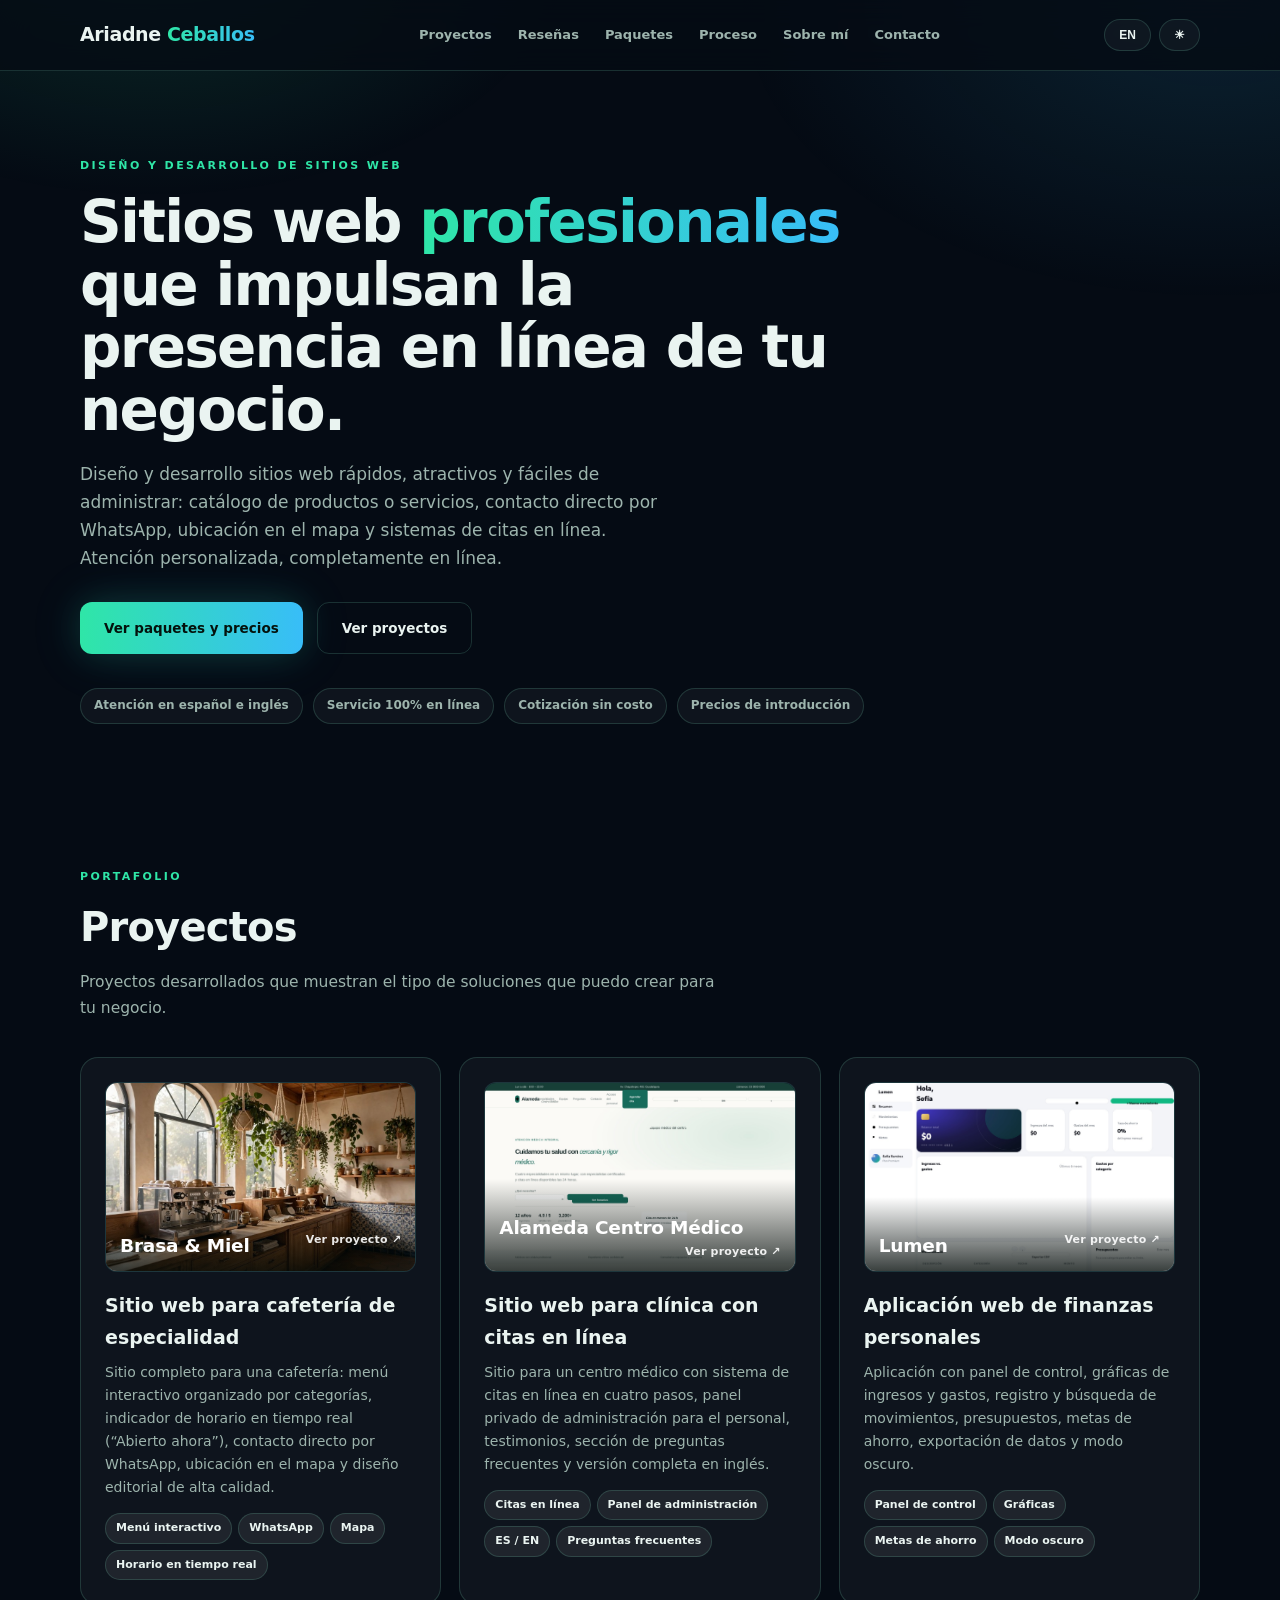
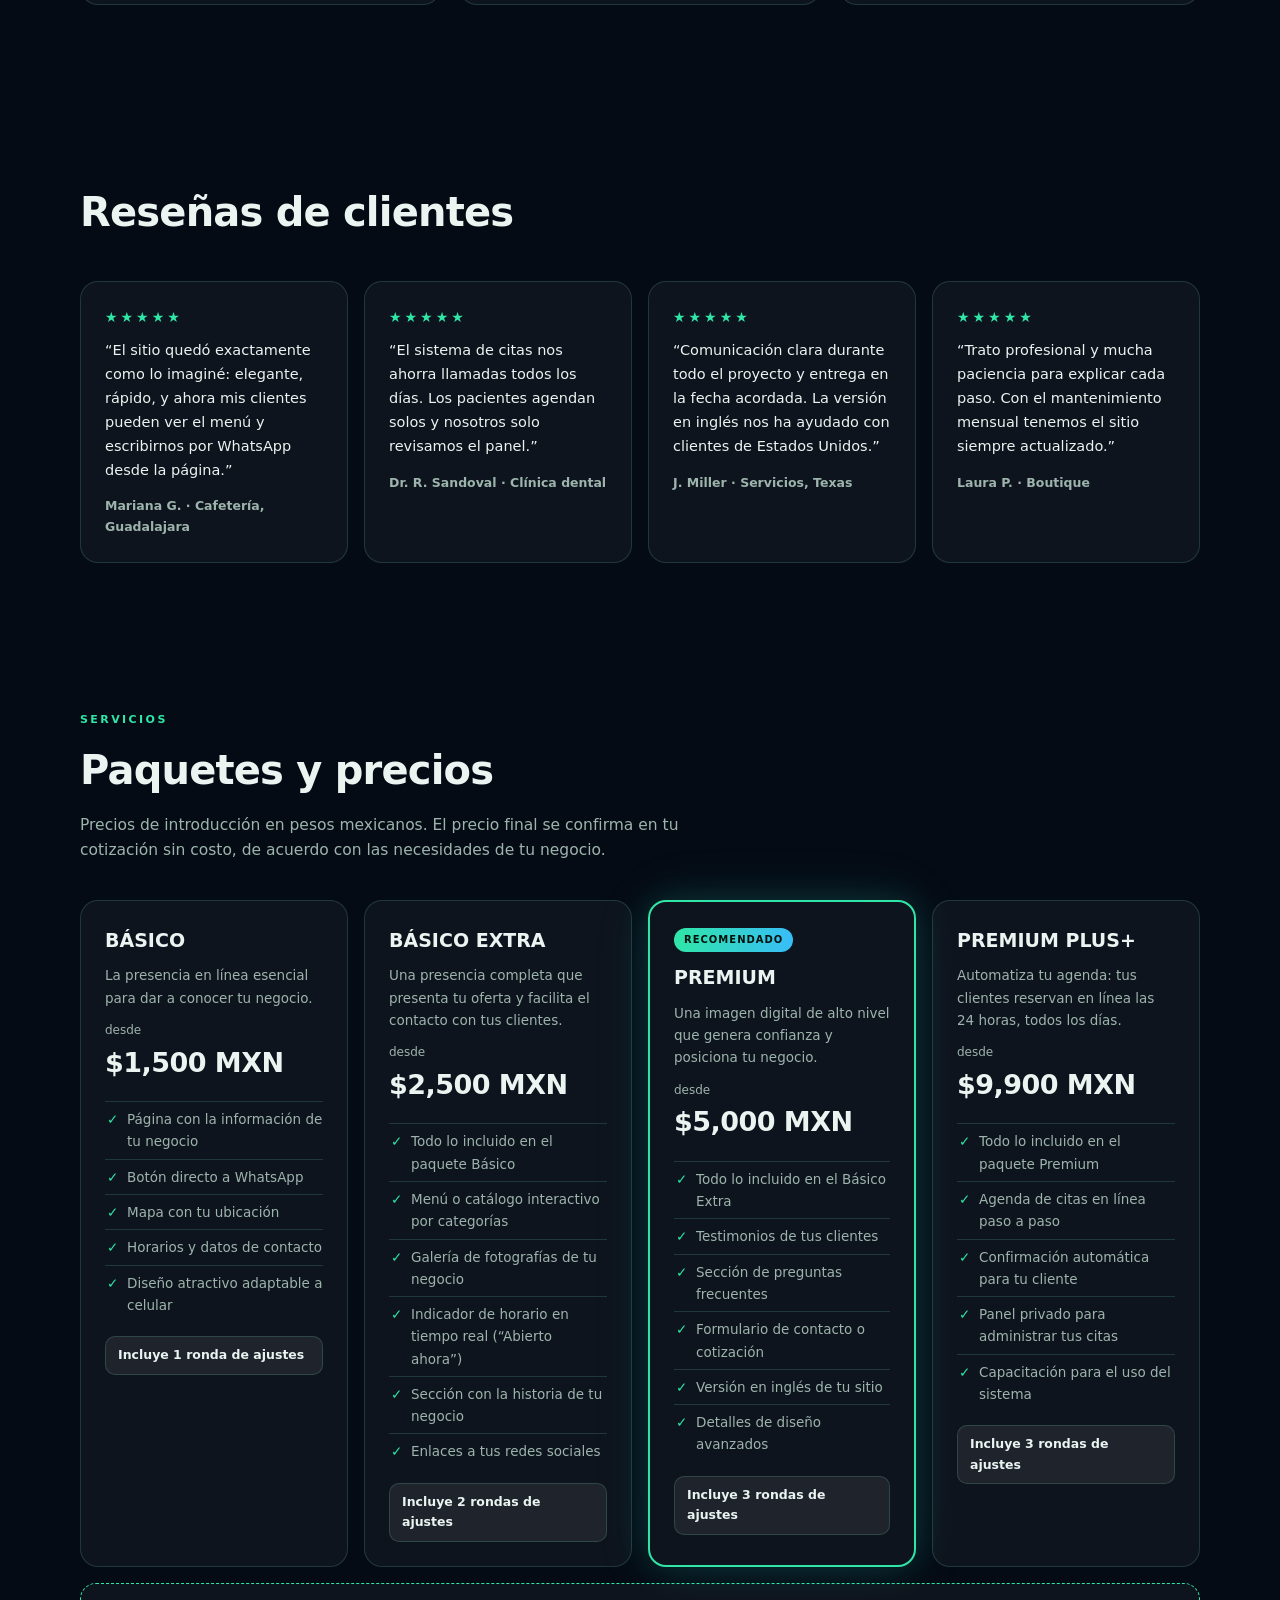
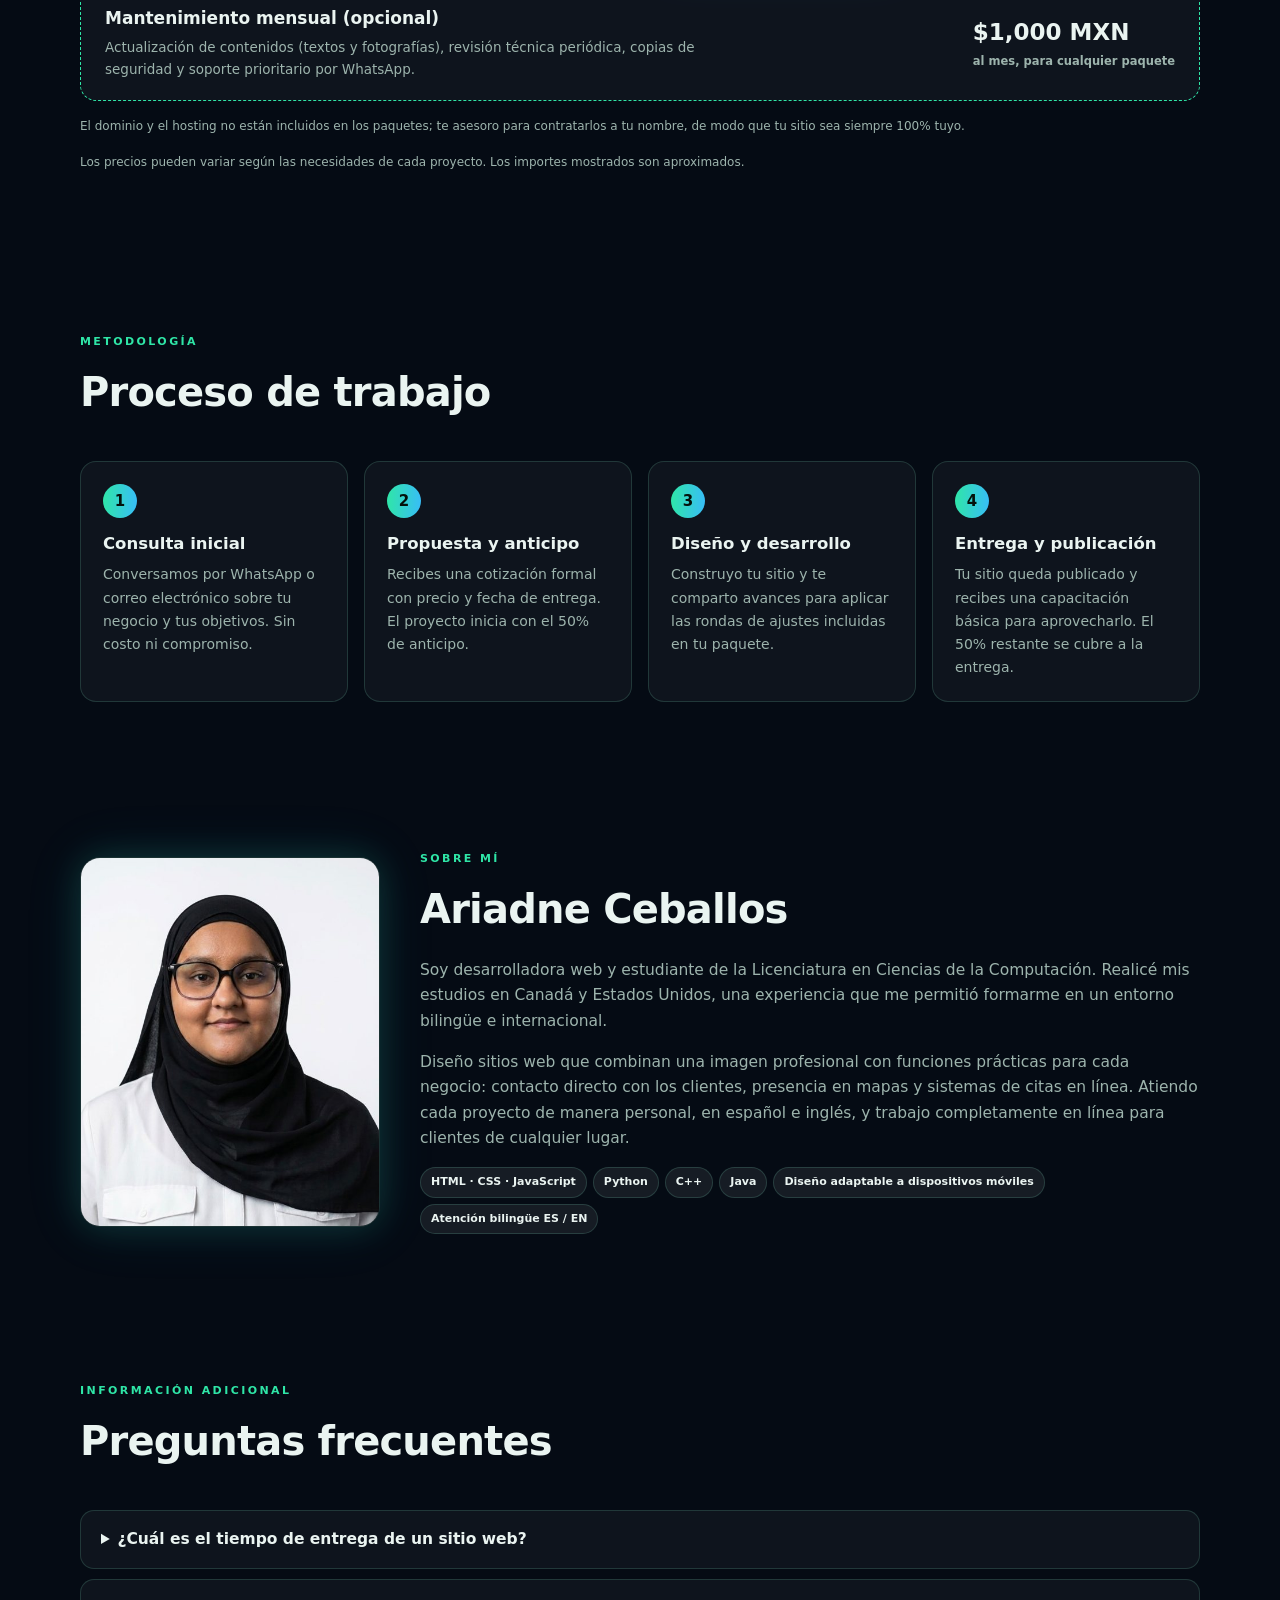
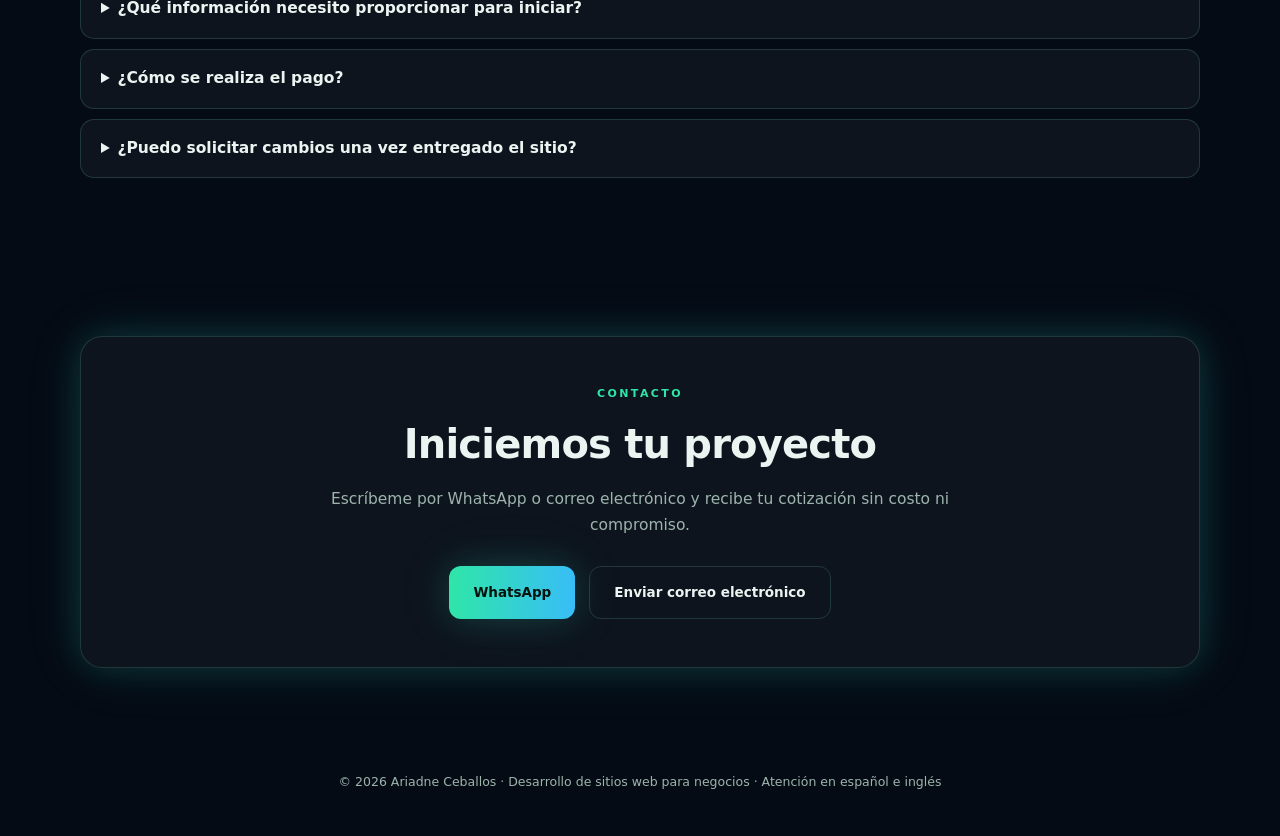
==== commit 07b27f03: "Paquete: nuevo nombre PREMIUM PLUS+" ====
--- a/index.html
+++ b/index.html
@@ -376,7 +376,7 @@
 es:{nav_p:"Proyectos",nav_r:"Reseñas",nav_pk:"Paquetes",nav_pr:"Proceso",nav_a:"Sobre mí",nav_c:"Contacto",
 hero_e:"Diseño y desarrollo de sitios web",hero_h:"Sitios web <span class='g'>profesionales</span> que impulsan la presencia en línea de tu negocio.",hero_p:"Diseño y desarrollo sitios web rápidos, atractivos y fáciles de administrar: catálogo de productos o servicios, contacto directo por WhatsApp, ubicación en el mapa y sistemas de citas en línea. Atención personalizada, completamente en línea.",hero_b1:"Ver paquetes y precios",hero_b2:"Ver proyectos",bd1:"Atención en español e inglés",bd2:"Servicio 100% en línea",bd3:"Cotización sin costo",bd4:"Precios de introducción",
 pj_e:"Portafolio",pj_h:"Proyectos",pj_s:"Proyectos desarrollados que muestran el tipo de soluciones que puedo crear para tu negocio.",p1_h:"Sitio web para cafetería de especialidad",p1_p:"Sitio completo para una cafetería: menú interactivo organizado por categorías, indicador de horario en tiempo real (“Abierto ahora”), contacto directo por WhatsApp, ubicación en el mapa y diseño editorial de alta calidad.",c_menu:"Menú interactivo",c_map:"Mapa",c_open:"Horario en tiempo real",p2_h:"Sitio web para clínica con citas en línea",p2_p:"Sitio para un centro médico con sistema de citas en línea en cuatro pasos, panel privado de administración para el personal, testimonios, sección de preguntas frecuentes y versión completa en inglés.",c_book:"Citas en línea",c_panel:"Panel de administración",c_faq:"Preguntas frecuentes",p3_h:"Aplicación web de finanzas personales",p3_p:"Aplicación con panel de control, gráficas de ingresos y gastos, registro y búsqueda de movimientos, presupuestos, metas de ahorro, exportación de datos y modo oscuro.",c_dash:"Panel de control",c_charts:"Gráficas",c_goals:"Metas de ahorro",c_dark:"Modo oscuro",
-pk_e:"Servicios",pk_h:"Paquetes y precios",pk_s:"Precios de introducción en pesos mexicanos. El precio final se confirma en tu cotización sin costo, de acuerdo con las necesidades de tu negocio.",from:"desde",rec:"Recomendado",k1_h:"BÁSICO",k1_l:"La presencia en línea esencial para dar a conocer tu negocio.",k1_1:"Página con la información de tu negocio",k1_2:"Botón directo a WhatsApp",k1_3:"Mapa con tu ubicación",k1_4:"Horarios y datos de contacto",k1_5:"Diseño atractivo adaptable a celular",r1:"Incluye 1 ronda de ajustes",k2_h:"BÁSICO EXTRA",k2_l:"Una presencia completa que presenta tu oferta y facilita el contacto con tus clientes.",k2_1:"Todo lo incluido en el paquete Básico",k2_2:"Menú o catálogo interactivo por categorías",k2_3:"Galería de fotografías de tu negocio",k2_4:"Indicador de horario en tiempo real (“Abierto ahora”)",k2_5:"Sección con la historia de tu negocio",k2_6:"Enlaces a tus redes sociales",r2:"Incluye 2 rondas de ajustes",k3_l:"Una imagen digital de alto nivel que genera confianza y posiciona tu negocio.",k3_1:"Todo lo incluido en el Básico Extra",k3_2:"Testimonios de tus clientes",k3_3:"Sección de preguntas frecuentes",k3_4:"Formulario de contacto o cotización",k3_5:"Versión en inglés de tu sitio",k3_6:"Detalles de diseño avanzados",r3:"Incluye 3 rondas de ajustes",k4_h:"CON SISTEMA DE CITAS",k4_l:"Automatiza tu agenda: tus clientes reservan en línea las 24 horas, todos los días.",k4_1:"Todo lo incluido en el paquete Premium",k4_2:"Agenda de citas en línea paso a paso",k4_3:"Confirmación automática para tu cliente",k4_4:"Panel privado para administrar tus citas",k4_5:"Capacitación para el uso del sistema",r4:"Incluye 3 rondas de ajustes",m_h:"Mantenimiento mensual (opcional)",m_p:"Actualización de contenidos (textos y fotografías), revisión técnica periódica, copias de seguridad y soporte prioritario por WhatsApp.",m_per:"al mes, para cualquier paquete",pk_n:"El dominio y el hosting no están incluidos en los paquetes; te asesoro para contratarlos a tu nombre, de modo que tu sitio sea siempre 100% tuyo.",pk_prices:"Los precios pueden variar según las necesidades de cada proyecto. Los importes mostrados son aproximados.",
+pk_e:"Servicios",pk_h:"Paquetes y precios",pk_s:"Precios de introducción en pesos mexicanos. El precio final se confirma en tu cotización sin costo, de acuerdo con las necesidades de tu negocio.",from:"desde",rec:"Recomendado",k1_h:"BÁSICO",k1_l:"La presencia en línea esencial para dar a conocer tu negocio.",k1_1:"Página con la información de tu negocio",k1_2:"Botón directo a WhatsApp",k1_3:"Mapa con tu ubicación",k1_4:"Horarios y datos de contacto",k1_5:"Diseño atractivo adaptable a celular",r1:"Incluye 1 ronda de ajustes",k2_h:"BÁSICO EXTRA",k2_l:"Una presencia completa que presenta tu oferta y facilita el contacto con tus clientes.",k2_1:"Todo lo incluido en el paquete Básico",k2_2:"Menú o catálogo interactivo por categorías",k2_3:"Galería de fotografías de tu negocio",k2_4:"Indicador de horario en tiempo real (“Abierto ahora”)",k2_5:"Sección con la historia de tu negocio",k2_6:"Enlaces a tus redes sociales",r2:"Incluye 2 rondas de ajustes",k3_l:"Una imagen digital de alto nivel que genera confianza y posiciona tu negocio.",k3_1:"Todo lo incluido en el Básico Extra",k3_2:"Testimonios de tus clientes",k3_3:"Sección de preguntas frecuentes",k3_4:"Formulario de contacto o cotización",k3_5:"Versión en inglés de tu sitio",k3_6:"Detalles de diseño avanzados",r3:"Incluye 3 rondas de ajustes",k4_h:"PREMIUM PLUS+",k4_l:"Automatiza tu agenda: tus clientes reservan en línea las 24 horas, todos los días.",k4_1:"Todo lo incluido en el paquete Premium",k4_2:"Agenda de citas en línea paso a paso",k4_3:"Confirmación automática para tu cliente",k4_4:"Panel privado para administrar tus citas",k4_5:"Capacitación para el uso del sistema",r4:"Incluye 3 rondas de ajustes",m_h:"Mantenimiento mensual (opcional)",m_p:"Actualización de contenidos (textos y fotografías), revisión técnica periódica, copias de seguridad y soporte prioritario por WhatsApp.",m_per:"al mes, para cualquier paquete",pk_n:"El dominio y el hosting no están incluidos en los paquetes; te asesoro para contratarlos a tu nombre, de modo que tu sitio sea siempre 100% tuyo.",pk_prices:"Los precios pueden variar según las necesidades de cada proyecto. Los importes mostrados son aproximados.",
 pr_e:"Metodología",pr_h:"Proceso de trabajo",s1_h:"Consulta inicial",s1_p:"Conversamos por WhatsApp o correo electrónico sobre tu negocio y tus objetivos. Sin costo ni compromiso.",s2_h:"Propuesta y anticipo",s2_p:"Recibes una cotización formal con precio y fecha de entrega. El proyecto inicia con el 50% de anticipo.",s3_h:"Diseño y desarrollo",s3_p:"Construyo tu sitio y te comparto avances para aplicar las rondas de ajustes incluidas en tu paquete.",s4_h:"Entrega y publicación",s4_p:"Tu sitio queda publicado y recibes una capacitación básica para aprovecharlo. El 50% restante se cubre a la entrega.",
 ab_e:"Sobre mí",ab_h:"Ariadne Ceballos",ab_p1:"Soy desarrolladora web y estudiante de la Licenciatura en Ciencias de la Computación. Realicé mis estudios en Canadá y Estados Unidos, una experiencia que me permitió formarme en un entorno bilingüe e internacional.",ab_p2:"Diseño sitios web que combinan una imagen profesional con funciones prácticas para cada negocio: contacto directo con los clientes, presencia en mapas y sistemas de citas en línea. Atiendo cada proyecto de manera personal, en español e inglés, y trabajo completamente en línea para clientes de cualquier lugar.",ab_c1:"Diseño adaptable a dispositivos móviles",ab_c2:"Atención bilingüe ES / EN",
 fq_e:"Información adicional",fq_h:"Preguntas frecuentes",faq_q1:"¿Cuál es el tiempo de entrega de un sitio web?",faq_a1:"Depende del paquete contratado: los sitios sencillos requieren pocos días y los sistemas de citas un plazo mayor. Tu cotización incluye la fecha de entrega comprometida.",faq_q2:"¿Qué información necesito proporcionar para iniciar?",faq_a2:"El nombre y el logotipo de tu negocio (si cuentas con uno), los textos o la información para redactarlos en conjunto, fotografías y tus datos de contacto. Te acompaño durante todo el proceso.",faq_q3:"¿Cómo se realiza el pago?",faq_a3:"50% de anticipo para iniciar el proyecto y 50% contra entrega, con el sitio ya publicado. El método de pago se acuerda en la cotización.",faq_q4:"¿Puedo solicitar cambios una vez entregado el sitio?",faq_a4:"Sí. Cada paquete incluye rondas de ajustes durante el desarrollo, y posteriormente puedes contratar el mantenimiento mensual para actualizaciones continuas.",
@@ -384,7 +384,7 @@
 en:{nav_p:"Projects",nav_r:"Reviews",nav_pk:"Packages",nav_pr:"Process",nav_a:"About me",nav_c:"Contact",
 hero_e:"Website design & development",hero_h:"<span class='g'>Professional</span> websites that strengthen your business's online presence.",hero_p:"I design and develop fast, attractive, easy-to-manage websites: product or service catalogs, direct WhatsApp contact, map location, and online booking systems. Personalized service, fully online.",hero_b1:"See packages & prices",hero_b2:"View projects",bd1:"Service in Spanish & English",bd2:"100% online service",bd3:"Free quote",bd4:"Introductory pricing",
 pj_e:"Portfolio",pj_h:"Projects",pj_s:"Completed projects that show the kind of solutions I can build for your business.",p1_h:"Website for a specialty coffee shop",p1_p:"Complete website for a café: interactive menu organized by category, real-time opening-hours indicator (“Open now”), direct WhatsApp contact, map location, and high-quality editorial design.",c_menu:"Interactive menu",c_map:"Map",c_open:"Real-time hours",p2_h:"Clinic website with online booking",p2_p:"Website for a medical center with a four-step online booking system, a private administration panel for staff, testimonials, an FAQ section, and a full English version.",c_book:"Online booking",c_panel:"Admin panel",c_faq:"FAQ",p3_h:"Personal finance web application",p3_p:"Application with a control dashboard, income and expense charts, transaction records and search, budgets, savings goals, data export, and dark mode.",c_dash:"Dashboard",c_charts:"Charts",c_goals:"Savings goals",c_dark:"Dark mode",
-pk_e:"Services",pk_h:"Packages & prices",pk_s:"Introductory prices in Mexican pesos (MXN). Your final price is confirmed in your free quote, according to your business's needs.",from:"from",rec:"Recommended",k1_h:"BASIC",k1_l:"The essential online presence to introduce your business.",k1_1:"A page with your business information",k1_2:"Direct WhatsApp button",k1_3:"Map with your location",k1_4:"Opening hours and contact details",k1_5:"Attractive design that adapts to mobile phones",r1:"Includes 1 round of revisions",k2_h:"BASIC EXTRA",k2_l:"A complete presence that showcases your offering and makes it easy for customers to reach you.",k2_1:"Everything included in the Basic package",k2_2:"Interactive menu or catalog by category",k2_3:"Photo gallery of your business",k2_4:"Real-time opening-hours indicator (“Open now”)",k2_5:"A section with your business's story",k2_6:"Links to your social media",r2:"Includes 2 rounds of revisions",k3_l:"A high-level digital image that builds trust and positions your business.",k3_1:"Everything included in Basic Extra",k3_2:"Customer testimonials",k3_3:"FAQ section",k3_4:"Contact or quote form",k3_5:"English version of your website",k3_6:"Advanced design details",r3:"Includes 3 rounds of revisions",k4_h:"WITH BOOKING SYSTEM",k4_l:"Automate your schedule: your customers book online 24 hours a day, every day.",k4_1:"Everything included in the Premium package",k4_2:"Step-by-step online appointment booking",k4_3:"Automatic confirmation for your customer",k4_4:"Private panel to manage your appointments",k4_5:"Training on how to use the system",r4:"Includes 3 rounds of revisions",m_h:"Monthly maintenance (optional)",m_p:"Content updates (text and photographs), periodic technical review, backups, and priority support via WhatsApp.",m_per:"per month, for any package",pk_n:"Domain and hosting are not included in the packages; I can guide you through purchasing them in your own name, so your website remains yours.",pk_prices:"Prices may vary depending on each project’s needs. The amounts shown are estimates.",
+pk_e:"Services",pk_h:"Packages & prices",pk_s:"Introductory prices in Mexican pesos (MXN). Your final price is confirmed in your free quote, according to your business's needs.",from:"from",rec:"Recommended",k1_h:"BASIC",k1_l:"The essential online presence to introduce your business.",k1_1:"A page with your business information",k1_2:"Direct WhatsApp button",k1_3:"Map with your location",k1_4:"Opening hours and contact details",k1_5:"Attractive design that adapts to mobile phones",r1:"Includes 1 round of revisions",k2_h:"BASIC EXTRA",k2_l:"A complete presence that showcases your offering and makes it easy for customers to reach you.",k2_1:"Everything included in the Basic package",k2_2:"Interactive menu or catalog by category",k2_3:"Photo gallery of your business",k2_4:"Real-time opening-hours indicator (“Open now”)",k2_5:"A section with your business's story",k2_6:"Links to your social media",r2:"Includes 2 rounds of revisions",k3_l:"A high-level digital image that builds trust and positions your business.",k3_1:"Everything included in Basic Extra",k3_2:"Customer testimonials",k3_3:"FAQ section",k3_4:"Contact or quote form",k3_5:"English version of your website",k3_6:"Advanced design details",r3:"Includes 3 rounds of revisions",k4_h:"PREMIUM PLUS+",k4_l:"Automate your schedule: your customers book online 24 hours a day, every day.",k4_1:"Everything included in the Premium package",k4_2:"Step-by-step online appointment booking",k4_3:"Automatic confirmation for your customer",k4_4:"Private panel to manage your appointments",k4_5:"Training on how to use the system",r4:"Includes 3 rounds of revisions",m_h:"Monthly maintenance (optional)",m_p:"Content updates (text and photographs), periodic technical review, backups, and priority support via WhatsApp.",m_per:"per month, for any package",pk_n:"Domain and hosting are not included in the packages; I can guide you through purchasing them in your own name, so your website remains yours.",pk_prices:"Prices may vary depending on each project’s needs. The amounts shown are estimates.",
 pr_e:"Methodology",pr_h:"Work process",s1_h:"Initial consultation",s1_p:"We talk via WhatsApp or email about your business and your goals. Free of charge and with no obligation.",s2_h:"Proposal & deposit",s2_p:"You receive a formal quote with the price and delivery date. The project starts with a 50% deposit.",s3_h:"Design & development",s3_p:"I build your website and share progress so we can apply the revision rounds included in your package.",s4_h:"Delivery & launch",s4_p:"Your website goes live and you receive basic training to make the most of it. The remaining 50% is due upon delivery.",
 ab_e:"About me",ab_h:"Ariadne Ceballos",ab_p1:"I am a web developer and a Bachelor's student in Computer Science. I completed my studies in Canada and the United States, an experience that allowed me to train in a bilingual, international environment.",ab_p2:"I design websites that combine a professional image with practical features for each business: direct customer contact, map presence, and online booking systems. I personally handle every project, in Spanish and English, and I work fully online for clients anywhere.",ab_c1:"Design adaptable to mobile devices",ab_c2:"Bilingual service ES / EN",
 fq_e:"Additional information",fq_h:"Frequently asked questions",faq_q1:"What is the delivery time for a website?",faq_a1:"It depends on the package: simple websites require a few days, while booking systems take longer. Your quote includes the committed delivery date.",faq_q2:"What information do I need to provide to get started?",faq_a2:"Your business name and logo (if you have one), the texts or the information to write them together, photographs, and your contact details. I accompany you throughout the entire process.",faq_q3:"How is payment made?",faq_a3:"50% deposit to start the project and 50% upon delivery, with the website already published. The payment method is agreed upon in the quote.",faq_q4:"Can I request changes after the website is delivered?",faq_a4:"Yes. Each package includes revision rounds during development, and afterwards you can contract monthly maintenance for ongoing updates.",
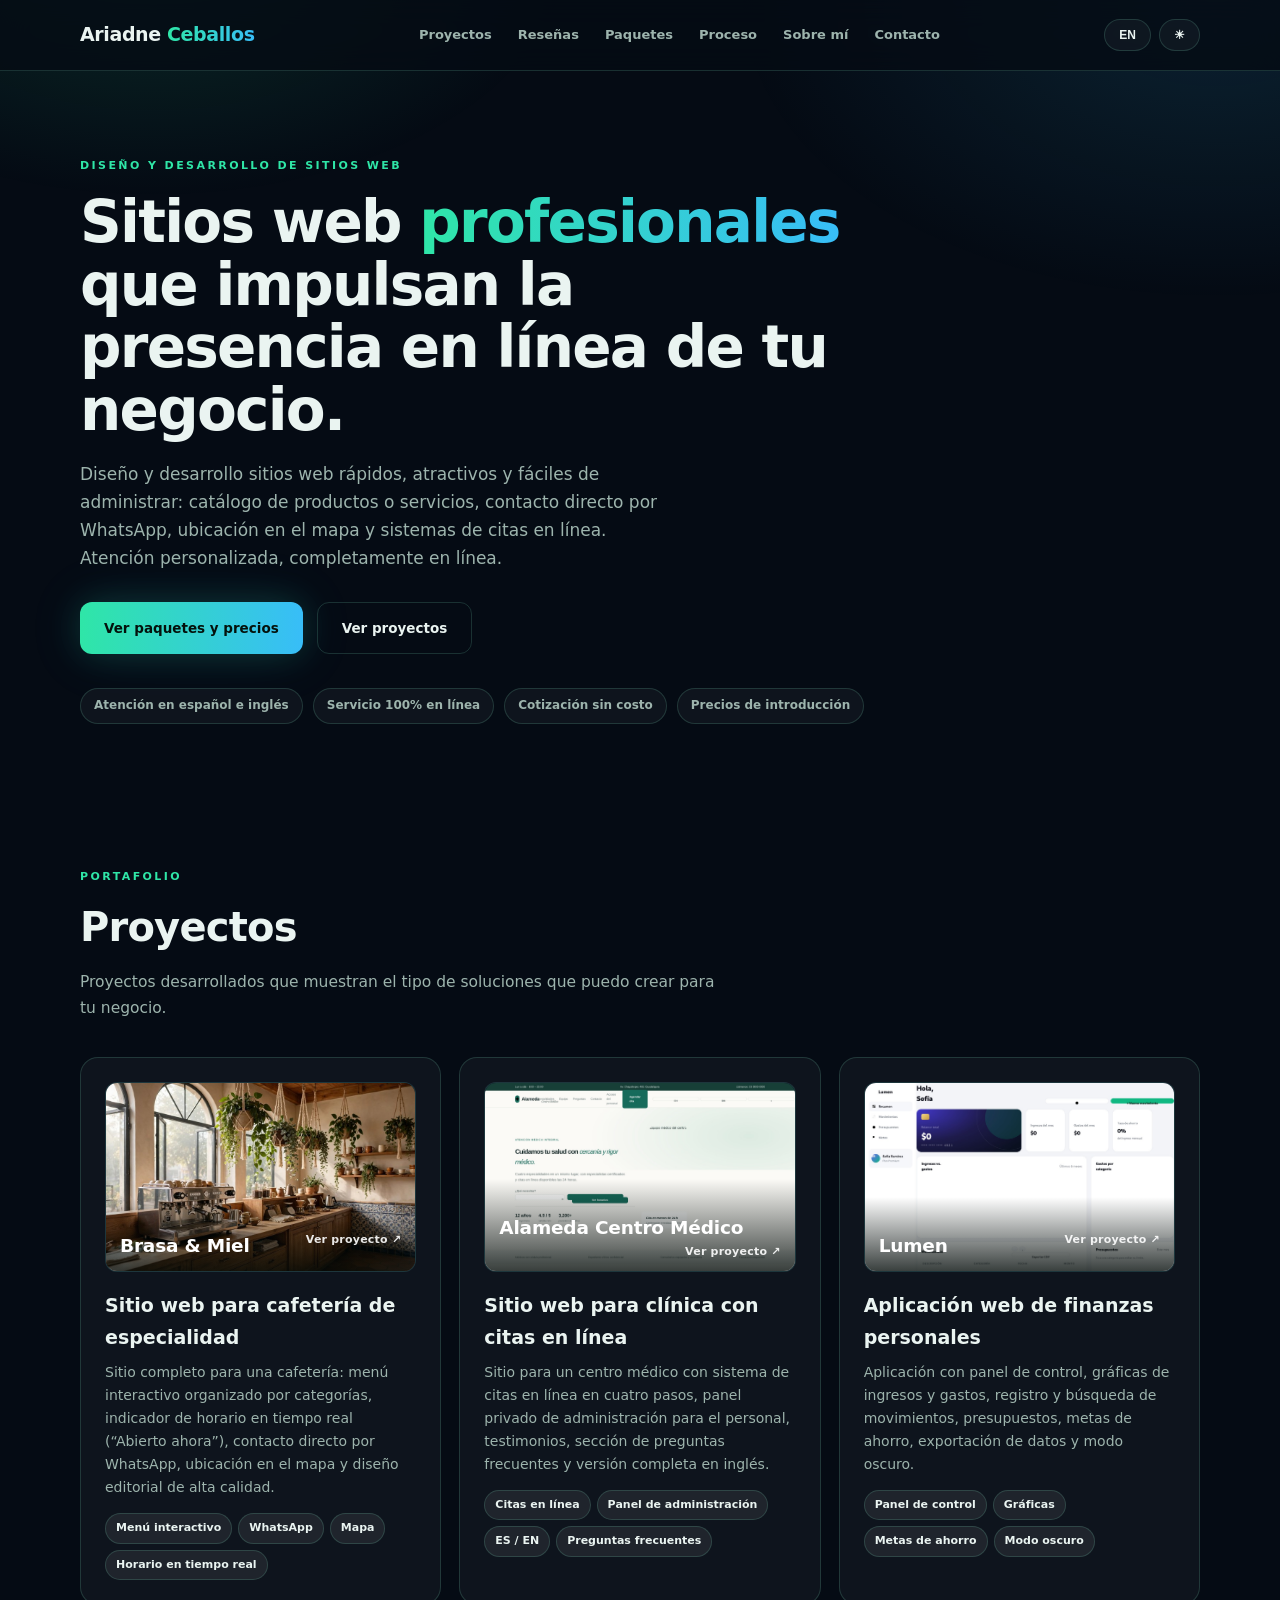
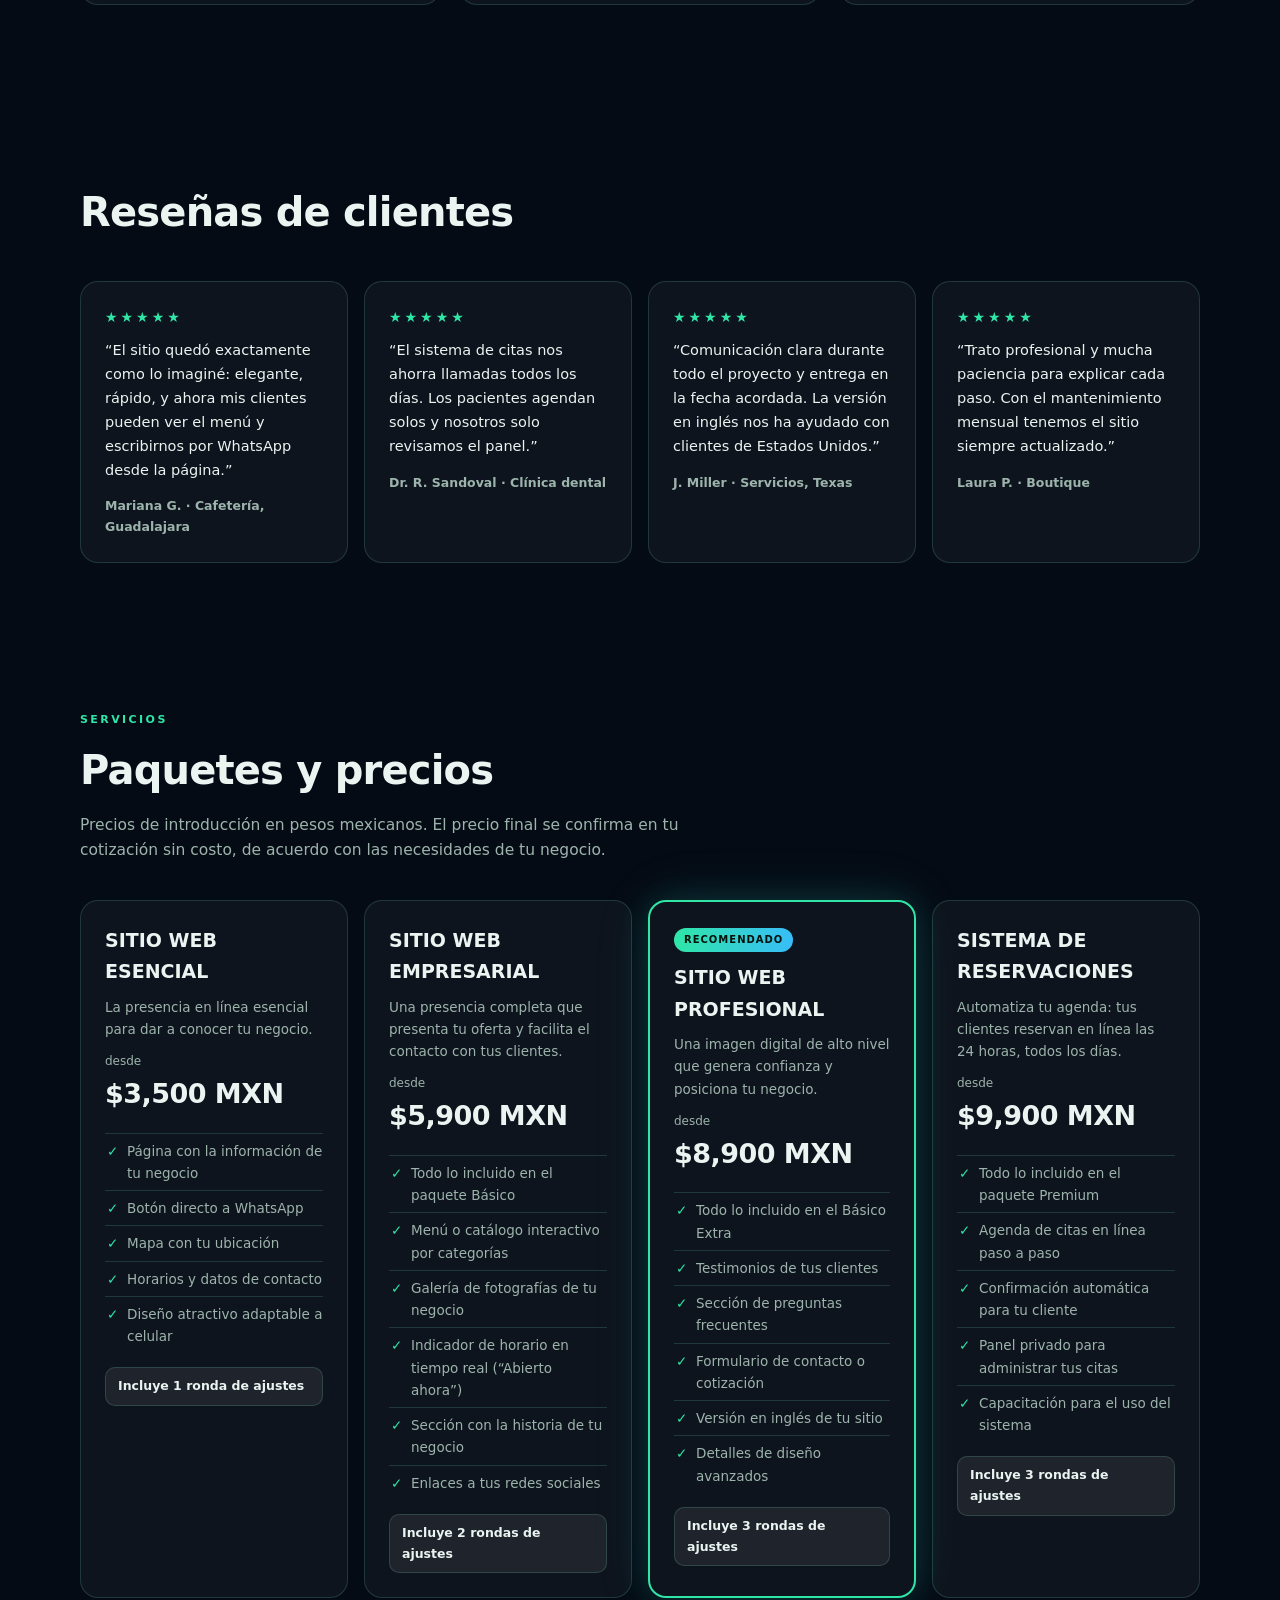
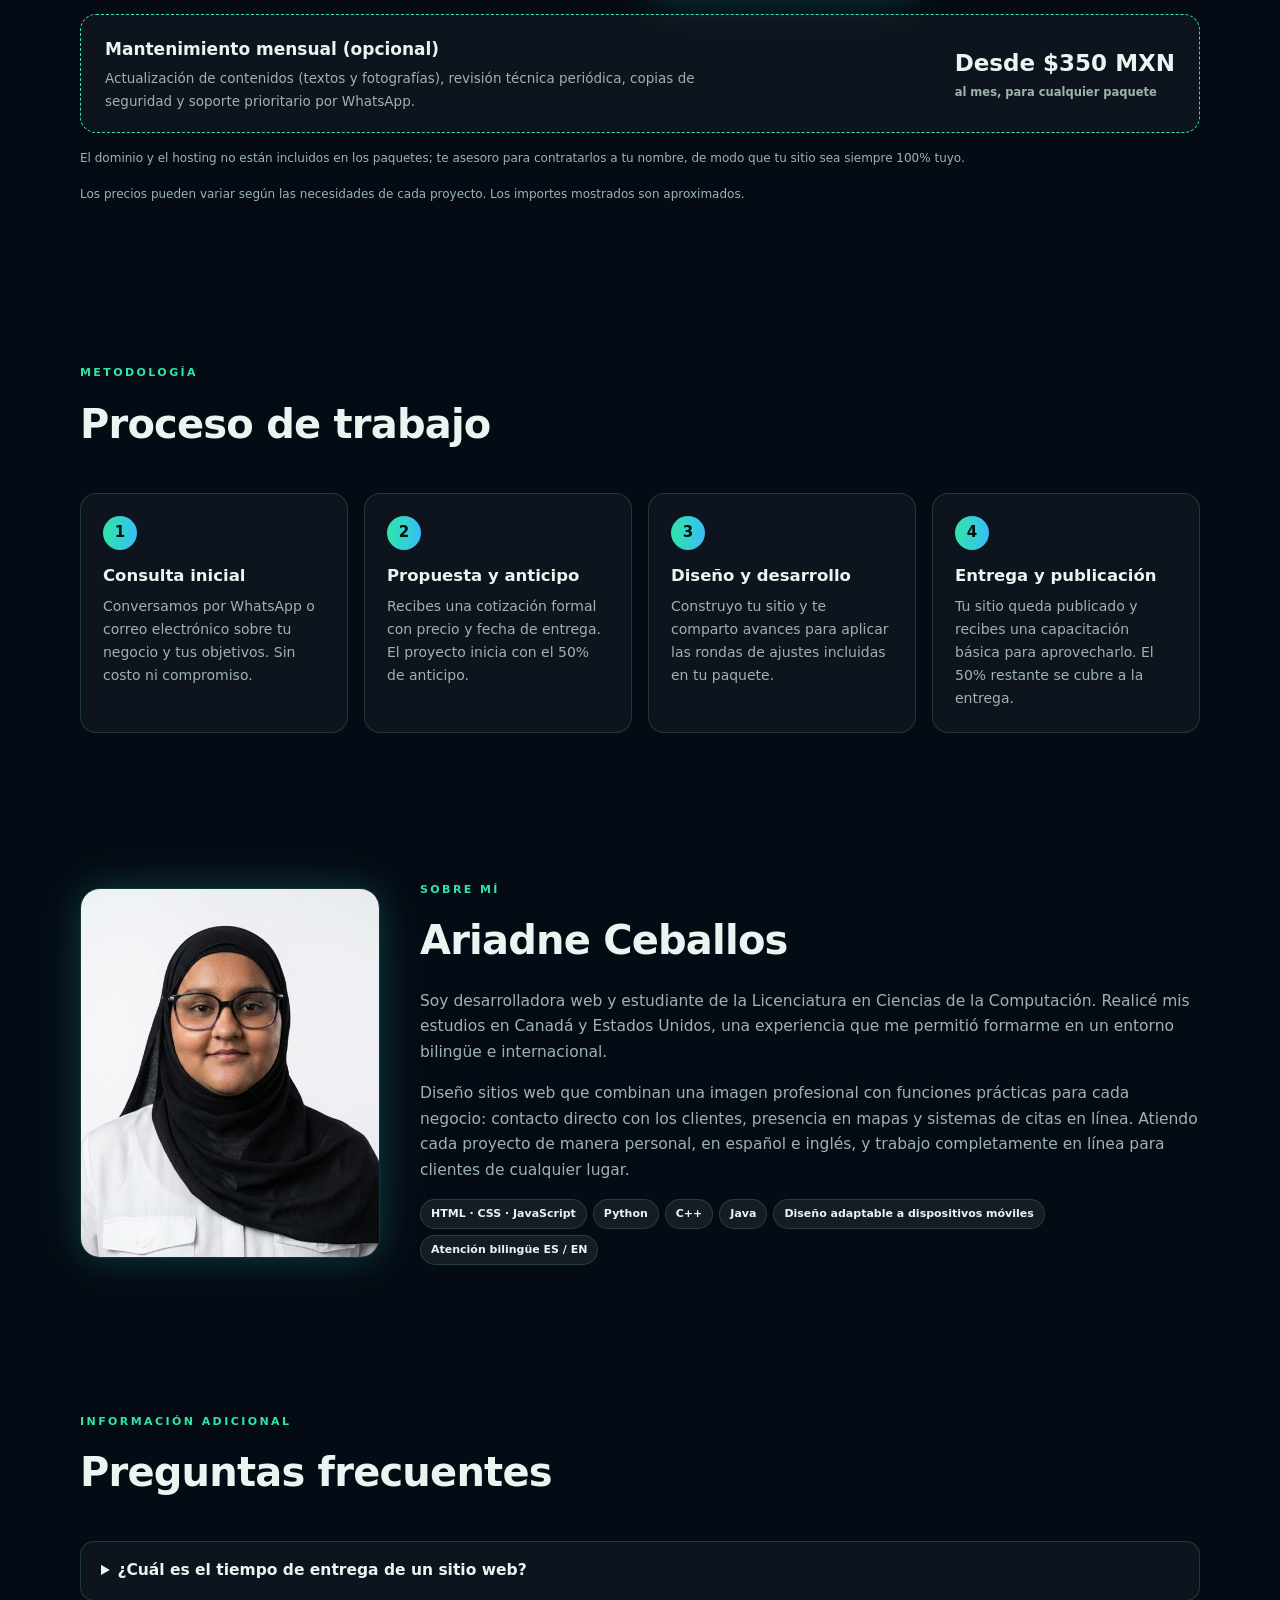
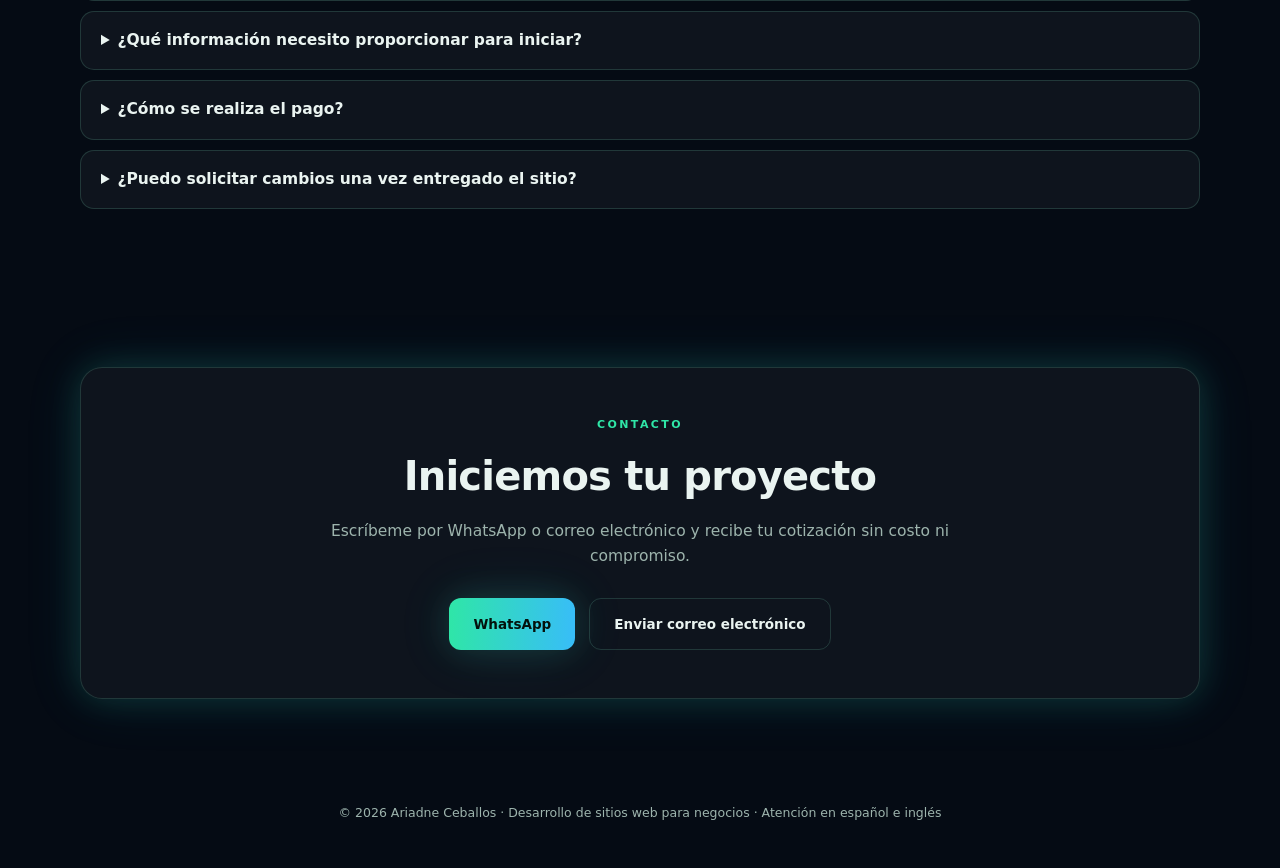
==== commit 69eec02f: "Nuevos nombres y precios de paquetes" ====
--- a/index.html
+++ b/index.html
@@ -258,9 +258,9 @@
   <p class="sub" data-i="pk_s">Precios de introducción en pesos mexicanos. El precio final se confirma en tu cotización sin costo, de acuerdo con las necesidades de tu negocio.</p>
   <div class="grid4">
     <article class="card price">
-      <h3 data-i="k1_h">BÁSICO</h3>
+      <h3 data-i="k1_h">SITIO WEB ESENCIAL</h3>
       <p class="ley" data-i="k1_l">La presencia en línea esencial para dar a conocer tu negocio.</p>
-      <div class="from" data-i="from">desde</div><div class="amount">$1,500 MXN</div>
+      <div class="from" data-i="from">desde</div><div class="amount" data-i="pr1">$3,500 MXN</div>
       <ul>
         <li data-i="k1_1">Página con la información de tu negocio</li>
         <li data-i="k1_2">Botón directo a WhatsApp</li>
@@ -271,9 +271,9 @@
       <div class="rounds" data-i="r1">Incluye 1 ronda de ajustes</div>
     </article>
     <article class="card price">
-      <h3 data-i="k2_h">BÁSICO EXTRA</h3>
+      <h3 data-i="k2_h">SITIO WEB EMPRESARIAL</h3>
       <p class="ley" data-i="k2_l">Una presencia completa que presenta tu oferta y facilita el contacto con tus clientes.</p>
-      <div class="from" data-i="from">desde</div><div class="amount">$2,500 MXN</div>
+      <div class="from" data-i="from">desde</div><div class="amount" data-i="pr2">$5,900 MXN</div>
       <ul>
         <li data-i="k2_1">Todo lo incluido en el paquete Básico</li>
         <li data-i="k2_2">Menú o catálogo interactivo por categorías</li>
@@ -286,9 +286,9 @@
     </article>
     <article class="card price hot">
       <span class="tag" data-i="rec">Recomendado</span>
-      <h3>PREMIUM</h3>
+      <h3 data-i="k3_h">SITIO WEB PROFESIONAL</h3>
       <p class="ley" data-i="k3_l">Una imagen digital de alto nivel que genera confianza y posiciona tu negocio.</p>
-      <div class="from" data-i="from">desde</div><div class="amount">$5,000 MXN</div>
+      <div class="from" data-i="from">desde</div><div class="amount" data-i="pr3">$8,900 MXN</div>
       <ul>
         <li data-i="k3_1">Todo lo incluido en el Básico Extra</li>
         <li data-i="k3_2">Testimonios de tus clientes</li>
@@ -300,9 +300,9 @@
       <div class="rounds" data-i="r3">Incluye 3 rondas de ajustes</div>
     </article>
     <article class="card price">
-      <h3 data-i="k4_h">PREMIUM PLUS+</h3>
+      <h3 data-i="k4_h">SISTEMA DE RESERVACIONES</h3>
       <p class="ley" data-i="k4_l">Automatiza tu agenda: tus clientes reservan en línea las 24 horas, todos los días.</p>
-      <div class="from" data-i="from">desde</div><div class="amount">$9,900 MXN</div>
+      <div class="from" data-i="from">desde</div><div class="amount" data-i="pr4">$9,900 MXN</div>
       <ul>
         <li data-i="k4_1">Todo lo incluido en el paquete Premium</li>
         <li data-i="k4_2">Agenda de citas en línea paso a paso</li>
@@ -318,7 +318,7 @@
       <h3 data-i="m_h">Mantenimiento mensual (opcional)</h3>
       <p data-i="m_p">Actualización de contenidos (textos y fotografías), revisión técnica periódica, copias de seguridad y soporte prioritario por WhatsApp.</p>
     </div>
-    <div class="mamount">$1,000 MXN<small data-i="m_per">al mes, para cualquier paquete</small></div>
+    <div class="mamount"><span data-i="mntp">Desde $350 MXN</span><small data-i="m_per">al mes, para cualquier paquete</small></div>
   </div>
   <p class="note" data-i="pk_n">El dominio y el hosting no están incluidos en los paquetes; te asesoro para contratarlos a tu nombre, de modo que tu sitio sea siempre 100% tuyo.</p>
   <p class="note" data-i="pk_prices">Los precios pueden variar según las necesidades de cada proyecto. Los importes mostrados son aproximados.</p>
@@ -376,7 +376,7 @@
 es:{nav_p:"Proyectos",nav_r:"Reseñas",nav_pk:"Paquetes",nav_pr:"Proceso",nav_a:"Sobre mí",nav_c:"Contacto",
 hero_e:"Diseño y desarrollo de sitios web",hero_h:"Sitios web <span class='g'>profesionales</span> que impulsan la presencia en línea de tu negocio.",hero_p:"Diseño y desarrollo sitios web rápidos, atractivos y fáciles de administrar: catálogo de productos o servicios, contacto directo por WhatsApp, ubicación en el mapa y sistemas de citas en línea. Atención personalizada, completamente en línea.",hero_b1:"Ver paquetes y precios",hero_b2:"Ver proyectos",bd1:"Atención en español e inglés",bd2:"Servicio 100% en línea",bd3:"Cotización sin costo",bd4:"Precios de introducción",
 pj_e:"Portafolio",pj_h:"Proyectos",pj_s:"Proyectos desarrollados que muestran el tipo de soluciones que puedo crear para tu negocio.",p1_h:"Sitio web para cafetería de especialidad",p1_p:"Sitio completo para una cafetería: menú interactivo organizado por categorías, indicador de horario en tiempo real (“Abierto ahora”), contacto directo por WhatsApp, ubicación en el mapa y diseño editorial de alta calidad.",c_menu:"Menú interactivo",c_map:"Mapa",c_open:"Horario en tiempo real",p2_h:"Sitio web para clínica con citas en línea",p2_p:"Sitio para un centro médico con sistema de citas en línea en cuatro pasos, panel privado de administración para el personal, testimonios, sección de preguntas frecuentes y versión completa en inglés.",c_book:"Citas en línea",c_panel:"Panel de administración",c_faq:"Preguntas frecuentes",p3_h:"Aplicación web de finanzas personales",p3_p:"Aplicación con panel de control, gráficas de ingresos y gastos, registro y búsqueda de movimientos, presupuestos, metas de ahorro, exportación de datos y modo oscuro.",c_dash:"Panel de control",c_charts:"Gráficas",c_goals:"Metas de ahorro",c_dark:"Modo oscuro",
-pk_e:"Servicios",pk_h:"Paquetes y precios",pk_s:"Precios de introducción en pesos mexicanos. El precio final se confirma en tu cotización sin costo, de acuerdo con las necesidades de tu negocio.",from:"desde",rec:"Recomendado",k1_h:"BÁSICO",k1_l:"La presencia en línea esencial para dar a conocer tu negocio.",k1_1:"Página con la información de tu negocio",k1_2:"Botón directo a WhatsApp",k1_3:"Mapa con tu ubicación",k1_4:"Horarios y datos de contacto",k1_5:"Diseño atractivo adaptable a celular",r1:"Incluye 1 ronda de ajustes",k2_h:"BÁSICO EXTRA",k2_l:"Una presencia completa que presenta tu oferta y facilita el contacto con tus clientes.",k2_1:"Todo lo incluido en el paquete Básico",k2_2:"Menú o catálogo interactivo por categorías",k2_3:"Galería de fotografías de tu negocio",k2_4:"Indicador de horario en tiempo real (“Abierto ahora”)",k2_5:"Sección con la historia de tu negocio",k2_6:"Enlaces a tus redes sociales",r2:"Incluye 2 rondas de ajustes",k3_l:"Una imagen digital de alto nivel que genera confianza y posiciona tu negocio.",k3_1:"Todo lo incluido en el Básico Extra",k3_2:"Testimonios de tus clientes",k3_3:"Sección de preguntas frecuentes",k3_4:"Formulario de contacto o cotización",k3_5:"Versión en inglés de tu sitio",k3_6:"Detalles de diseño avanzados",r3:"Incluye 3 rondas de ajustes",k4_h:"PREMIUM PLUS+",k4_l:"Automatiza tu agenda: tus clientes reservan en línea las 24 horas, todos los días.",k4_1:"Todo lo incluido en el paquete Premium",k4_2:"Agenda de citas en línea paso a paso",k4_3:"Confirmación automática para tu cliente",k4_4:"Panel privado para administrar tus citas",k4_5:"Capacitación para el uso del sistema",r4:"Incluye 3 rondas de ajustes",m_h:"Mantenimiento mensual (opcional)",m_p:"Actualización de contenidos (textos y fotografías), revisión técnica periódica, copias de seguridad y soporte prioritario por WhatsApp.",m_per:"al mes, para cualquier paquete",pk_n:"El dominio y el hosting no están incluidos en los paquetes; te asesoro para contratarlos a tu nombre, de modo que tu sitio sea siempre 100% tuyo.",pk_prices:"Los precios pueden variar según las necesidades de cada proyecto. Los importes mostrados son aproximados.",
+pk_e:"Servicios",pk_h:"Paquetes y precios",pr1:"$3,500 MXN",pr2:"$5,900 MXN",pr3:"$8,900 MXN",pr4:"$9,900 MXN",mntp:"Desde $350 MXN",pk_s:"Precios de introducción en pesos mexicanos. El precio final se confirma en tu cotización sin costo, de acuerdo con las necesidades de tu negocio.",from:"desde",rec:"Recomendado",k1_h:"SITIO WEB ESENCIAL",k1_l:"La presencia en línea esencial para dar a conocer tu negocio.",k1_1:"Página con la información de tu negocio",k1_2:"Botón directo a WhatsApp",k1_3:"Mapa con tu ubicación",k1_4:"Horarios y datos de contacto",k1_5:"Diseño atractivo adaptable a celular",r1:"Incluye 1 ronda de ajustes",k2_h:"SITIO WEB EMPRESARIAL",k3_h:"SITIO WEB PROFESIONAL",k2_l:"Una presencia completa que presenta tu oferta y facilita el contacto con tus clientes.",k2_1:"Todo lo incluido en el Sitio Web Esencial",k2_2:"Menú o catálogo interactivo por categorías",k2_3:"Galería de fotografías de tu negocio",k2_4:"Indicador de horario en tiempo real (“Abierto ahora”)",k2_5:"Sección con la historia de tu negocio",k2_6:"Enlaces a tus redes sociales",r2:"Incluye 2 rondas de ajustes",k3_l:"Una imagen digital de alto nivel que genera confianza y posiciona tu negocio.",k3_1:"Todo lo incluido en el Sitio Web Empresarial",k3_2:"Testimonios de tus clientes",k3_3:"Sección de preguntas frecuentes",k3_4:"Formulario de contacto o cotización",k3_5:"Versión en inglés de tu sitio",k3_6:"Detalles de diseño avanzados",r3:"Incluye 3 rondas de ajustes",k4_h:"SISTEMA DE RESERVACIONES",k4_l:"Automatiza tu agenda: tus clientes reservan en línea las 24 horas, todos los días.",k4_1:"Todo lo incluido en el Sitio Web Profesional",k4_2:"Agenda de citas en línea paso a paso",k4_3:"Confirmación automática para tu cliente",k4_4:"Panel privado para administrar tus citas",k4_5:"Capacitación para el uso del sistema",r4:"Incluye 3 rondas de ajustes",m_h:"Mantenimiento mensual (opcional)",m_p:"Actualización de contenidos (textos y fotografías), revisión técnica periódica, copias de seguridad y soporte prioritario por WhatsApp.",m_per:"al mes, para cualquier paquete",pk_n:"El dominio y el hosting no están incluidos en los paquetes; te asesoro para contratarlos a tu nombre, de modo que tu sitio sea siempre 100% tuyo.",pk_prices:"Los precios pueden variar según las necesidades de cada proyecto. Los importes mostrados son aproximados.",
 pr_e:"Metodología",pr_h:"Proceso de trabajo",s1_h:"Consulta inicial",s1_p:"Conversamos por WhatsApp o correo electrónico sobre tu negocio y tus objetivos. Sin costo ni compromiso.",s2_h:"Propuesta y anticipo",s2_p:"Recibes una cotización formal con precio y fecha de entrega. El proyecto inicia con el 50% de anticipo.",s3_h:"Diseño y desarrollo",s3_p:"Construyo tu sitio y te comparto avances para aplicar las rondas de ajustes incluidas en tu paquete.",s4_h:"Entrega y publicación",s4_p:"Tu sitio queda publicado y recibes una capacitación básica para aprovecharlo. El 50% restante se cubre a la entrega.",
 ab_e:"Sobre mí",ab_h:"Ariadne Ceballos",ab_p1:"Soy desarrolladora web y estudiante de la Licenciatura en Ciencias de la Computación. Realicé mis estudios en Canadá y Estados Unidos, una experiencia que me permitió formarme en un entorno bilingüe e internacional.",ab_p2:"Diseño sitios web que combinan una imagen profesional con funciones prácticas para cada negocio: contacto directo con los clientes, presencia en mapas y sistemas de citas en línea. Atiendo cada proyecto de manera personal, en español e inglés, y trabajo completamente en línea para clientes de cualquier lugar.",ab_c1:"Diseño adaptable a dispositivos móviles",ab_c2:"Atención bilingüe ES / EN",
 fq_e:"Información adicional",fq_h:"Preguntas frecuentes",faq_q1:"¿Cuál es el tiempo de entrega de un sitio web?",faq_a1:"Depende del paquete contratado: los sitios sencillos requieren pocos días y los sistemas de citas un plazo mayor. Tu cotización incluye la fecha de entrega comprometida.",faq_q2:"¿Qué información necesito proporcionar para iniciar?",faq_a2:"El nombre y el logotipo de tu negocio (si cuentas con uno), los textos o la información para redactarlos en conjunto, fotografías y tus datos de contacto. Te acompaño durante todo el proceso.",faq_q3:"¿Cómo se realiza el pago?",faq_a3:"50% de anticipo para iniciar el proyecto y 50% contra entrega, con el sitio ya publicado. El método de pago se acuerda en la cotización.",faq_q4:"¿Puedo solicitar cambios una vez entregado el sitio?",faq_a4:"Sí. Cada paquete incluye rondas de ajustes durante el desarrollo, y posteriormente puedes contratar el mantenimiento mensual para actualizaciones continuas.",
@@ -384,7 +384,7 @@
 en:{nav_p:"Projects",nav_r:"Reviews",nav_pk:"Packages",nav_pr:"Process",nav_a:"About me",nav_c:"Contact",
 hero_e:"Website design & development",hero_h:"<span class='g'>Professional</span> websites that strengthen your business's online presence.",hero_p:"I design and develop fast, attractive, easy-to-manage websites: product or service catalogs, direct WhatsApp contact, map location, and online booking systems. Personalized service, fully online.",hero_b1:"See packages & prices",hero_b2:"View projects",bd1:"Service in Spanish & English",bd2:"100% online service",bd3:"Free quote",bd4:"Introductory pricing",
 pj_e:"Portfolio",pj_h:"Projects",pj_s:"Completed projects that show the kind of solutions I can build for your business.",p1_h:"Website for a specialty coffee shop",p1_p:"Complete website for a café: interactive menu organized by category, real-time opening-hours indicator (“Open now”), direct WhatsApp contact, map location, and high-quality editorial design.",c_menu:"Interactive menu",c_map:"Map",c_open:"Real-time hours",p2_h:"Clinic website with online booking",p2_p:"Website for a medical center with a four-step online booking system, a private administration panel for staff, testimonials, an FAQ section, and a full English version.",c_book:"Online booking",c_panel:"Admin panel",c_faq:"FAQ",p3_h:"Personal finance web application",p3_p:"Application with a control dashboard, income and expense charts, transaction records and search, budgets, savings goals, data export, and dark mode.",c_dash:"Dashboard",c_charts:"Charts",c_goals:"Savings goals",c_dark:"Dark mode",
-pk_e:"Services",pk_h:"Packages & prices",pk_s:"Introductory prices in Mexican pesos (MXN). Your final price is confirmed in your free quote, according to your business's needs.",from:"from",rec:"Recommended",k1_h:"BASIC",k1_l:"The essential online presence to introduce your business.",k1_1:"A page with your business information",k1_2:"Direct WhatsApp button",k1_3:"Map with your location",k1_4:"Opening hours and contact details",k1_5:"Attractive design that adapts to mobile phones",r1:"Includes 1 round of revisions",k2_h:"BASIC EXTRA",k2_l:"A complete presence that showcases your offering and makes it easy for customers to reach you.",k2_1:"Everything included in the Basic package",k2_2:"Interactive menu or catalog by category",k2_3:"Photo gallery of your business",k2_4:"Real-time opening-hours indicator (“Open now”)",k2_5:"A section with your business's story",k2_6:"Links to your social media",r2:"Includes 2 rounds of revisions",k3_l:"A high-level digital image that builds trust and positions your business.",k3_1:"Everything included in Basic Extra",k3_2:"Customer testimonials",k3_3:"FAQ section",k3_4:"Contact or quote form",k3_5:"English version of your website",k3_6:"Advanced design details",r3:"Includes 3 rounds of revisions",k4_h:"PREMIUM PLUS+",k4_l:"Automate your schedule: your customers book online 24 hours a day, every day.",k4_1:"Everything included in the Premium package",k4_2:"Step-by-step online appointment booking",k4_3:"Automatic confirmation for your customer",k4_4:"Private panel to manage your appointments",k4_5:"Training on how to use the system",r4:"Includes 3 rounds of revisions",m_h:"Monthly maintenance (optional)",m_p:"Content updates (text and photographs), periodic technical review, backups, and priority support via WhatsApp.",m_per:"per month, for any package",pk_n:"Domain and hosting are not included in the packages; I can guide you through purchasing them in your own name, so your website remains yours.",pk_prices:"Prices may vary depending on each project’s needs. The amounts shown are estimates.",
+pk_e:"Services",pk_h:"Packages & prices",pr1:"$199 USD",pr2:"$319 USD",pr3:"$479 USD",pr4:"$549 USD",mntp:"From $20 USD",pk_s:"Introductory prices in US dollars (USD). Your final price is confirmed in your free quote, according to your business's needs.",from:"from",rec:"Recommended",k1_h:"STARTER WEBSITE",k1_l:"The essential online presence to introduce your business.",k1_1:"A page with your business information",k1_2:"Direct WhatsApp button",k1_3:"Map with your location",k1_4:"Opening hours and contact details",k1_5:"Attractive design that adapts to mobile phones",r1:"Includes 1 round of revisions",k2_h:"BUSINESS WEBSITE",k3_h:"PROFESSIONAL WEBSITE",k2_l:"A complete presence that showcases your offering and makes it easy for customers to reach you.",k2_1:"Everything included in the Starter Website",k2_2:"Interactive menu or catalog by category",k2_3:"Photo gallery of your business",k2_4:"Real-time opening-hours indicator (“Open now”)",k2_5:"A section with your business's story",k2_6:"Links to your social media",r2:"Includes 2 rounds of revisions",k3_l:"A high-level digital image that builds trust and positions your business.",k3_1:"Everything included in the Business Website",k3_2:"Customer testimonials",k3_3:"FAQ section",k3_4:"Contact or quote form",k3_5:"English version of your website",k3_6:"Advanced design details",r3:"Includes 3 rounds of revisions",k4_h:"BOOKING & MANAGEMENT SYSTEM",k4_l:"Automate your schedule: your customers book online 24 hours a day, every day.",k4_1:"Everything included in the Professional Website",k4_2:"Step-by-step online appointment booking",k4_3:"Automatic confirmation for your customer",k4_4:"Private panel to manage your appointments",k4_5:"Training on how to use the system",r4:"Includes 3 rounds of revisions",m_h:"Monthly maintenance (optional)",m_p:"Content updates (text and photographs), periodic technical review, backups, and priority support via WhatsApp.",m_per:"per month, for any package",pk_n:"Domain and hosting are not included in the packages; I can guide you through purchasing them in your own name, so your website remains yours.",pk_prices:"Prices may vary depending on each project’s needs. The amounts shown are estimates.",
 pr_e:"Methodology",pr_h:"Work process",s1_h:"Initial consultation",s1_p:"We talk via WhatsApp or email about your business and your goals. Free of charge and with no obligation.",s2_h:"Proposal & deposit",s2_p:"You receive a formal quote with the price and delivery date. The project starts with a 50% deposit.",s3_h:"Design & development",s3_p:"I build your website and share progress so we can apply the revision rounds included in your package.",s4_h:"Delivery & launch",s4_p:"Your website goes live and you receive basic training to make the most of it. The remaining 50% is due upon delivery.",
 ab_e:"About me",ab_h:"Ariadne Ceballos",ab_p1:"I am a web developer and a Bachelor's student in Computer Science. I completed my studies in Canada and the United States, an experience that allowed me to train in a bilingual, international environment.",ab_p2:"I design websites that combine a professional image with practical features for each business: direct customer contact, map presence, and online booking systems. I personally handle every project, in Spanish and English, and I work fully online for clients anywhere.",ab_c1:"Design adaptable to mobile devices",ab_c2:"Bilingual service ES / EN",
 fq_e:"Additional information",fq_h:"Frequently asked questions",faq_q1:"What is the delivery time for a website?",faq_a1:"It depends on the package: simple websites require a few days, while booking systems take longer. Your quote includes the committed delivery date.",faq_q2:"What information do I need to provide to get started?",faq_a2:"Your business name and logo (if you have one), the texts or the information to write them together, photographs, and your contact details. I accompany you throughout the entire process.",faq_q3:"How is payment made?",faq_a3:"50% deposit to start the project and 50% upon delivery, with the website already published. The payment method is agreed upon in the quote.",faq_q4:"Can I request changes after the website is delivered?",faq_a4:"Yes. Each package includes revision rounds during development, and afterwards you can contract monthly maintenance for ongoing updates.",
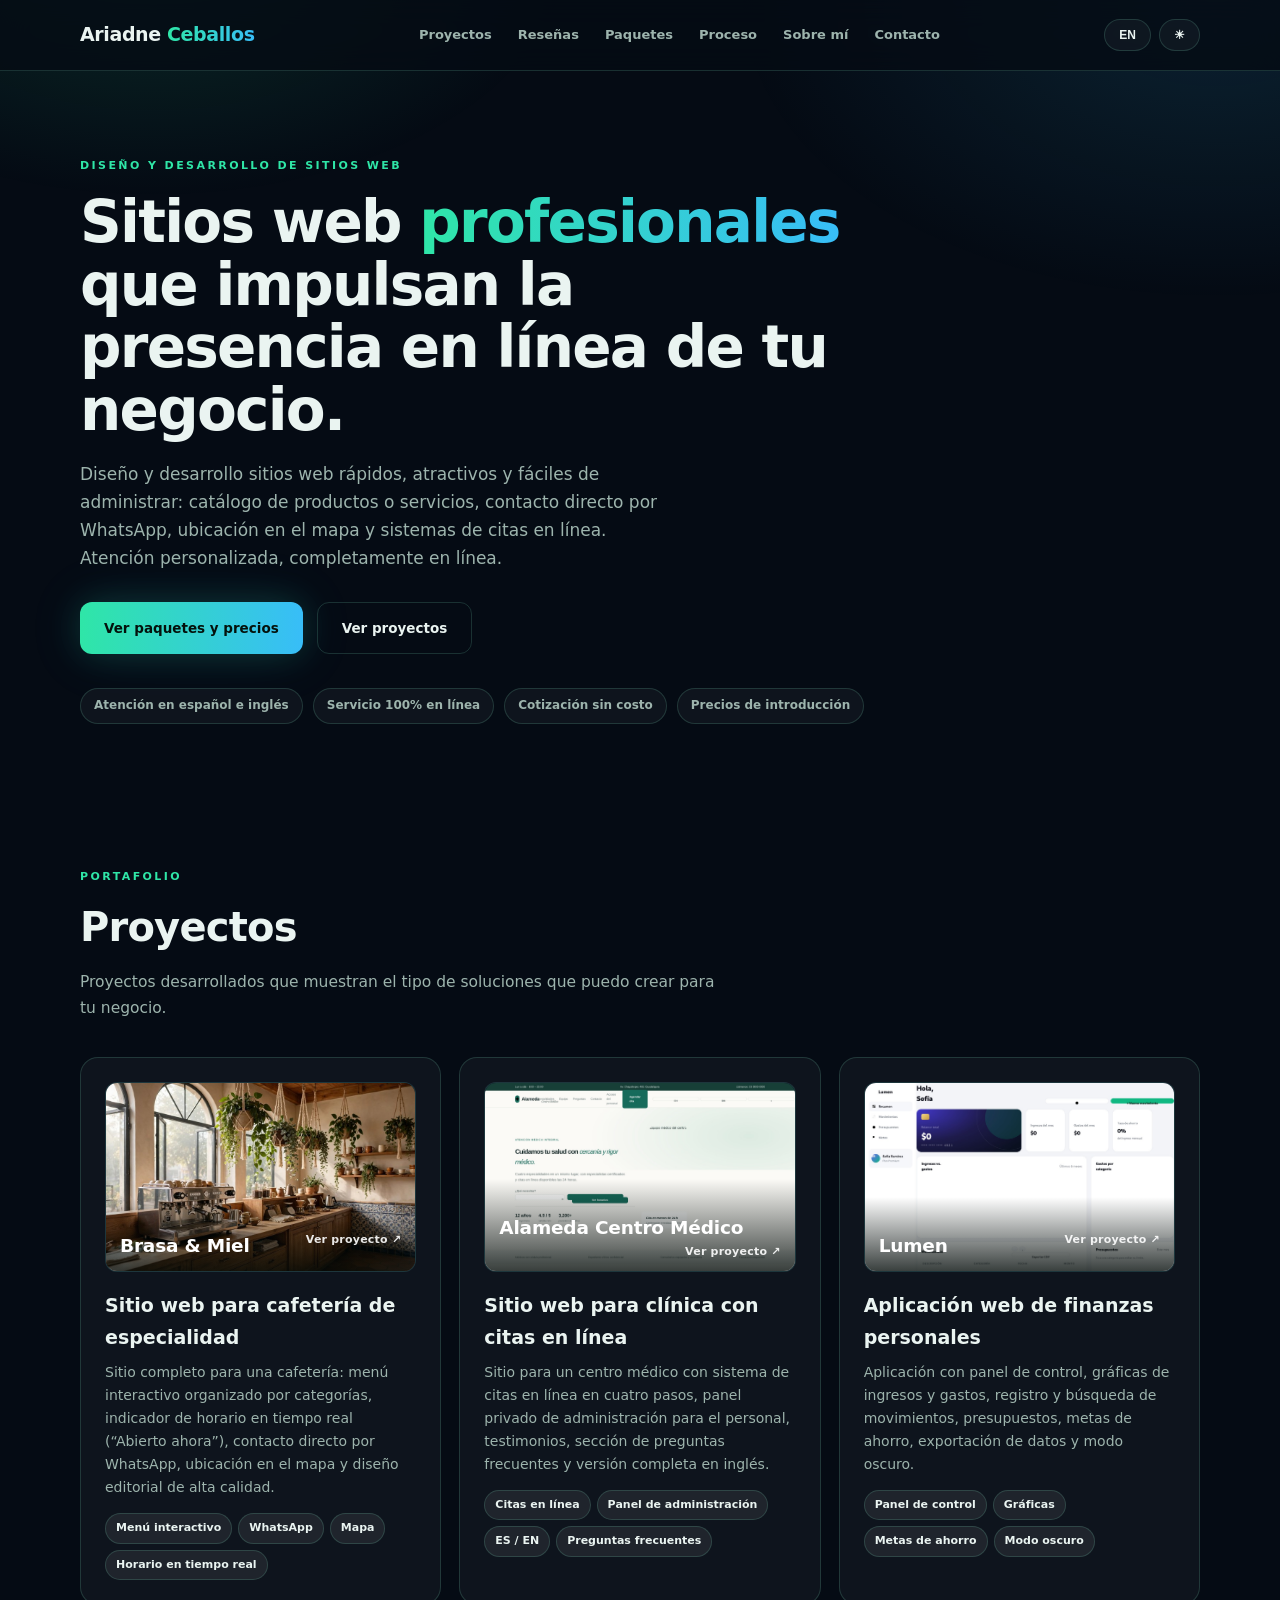
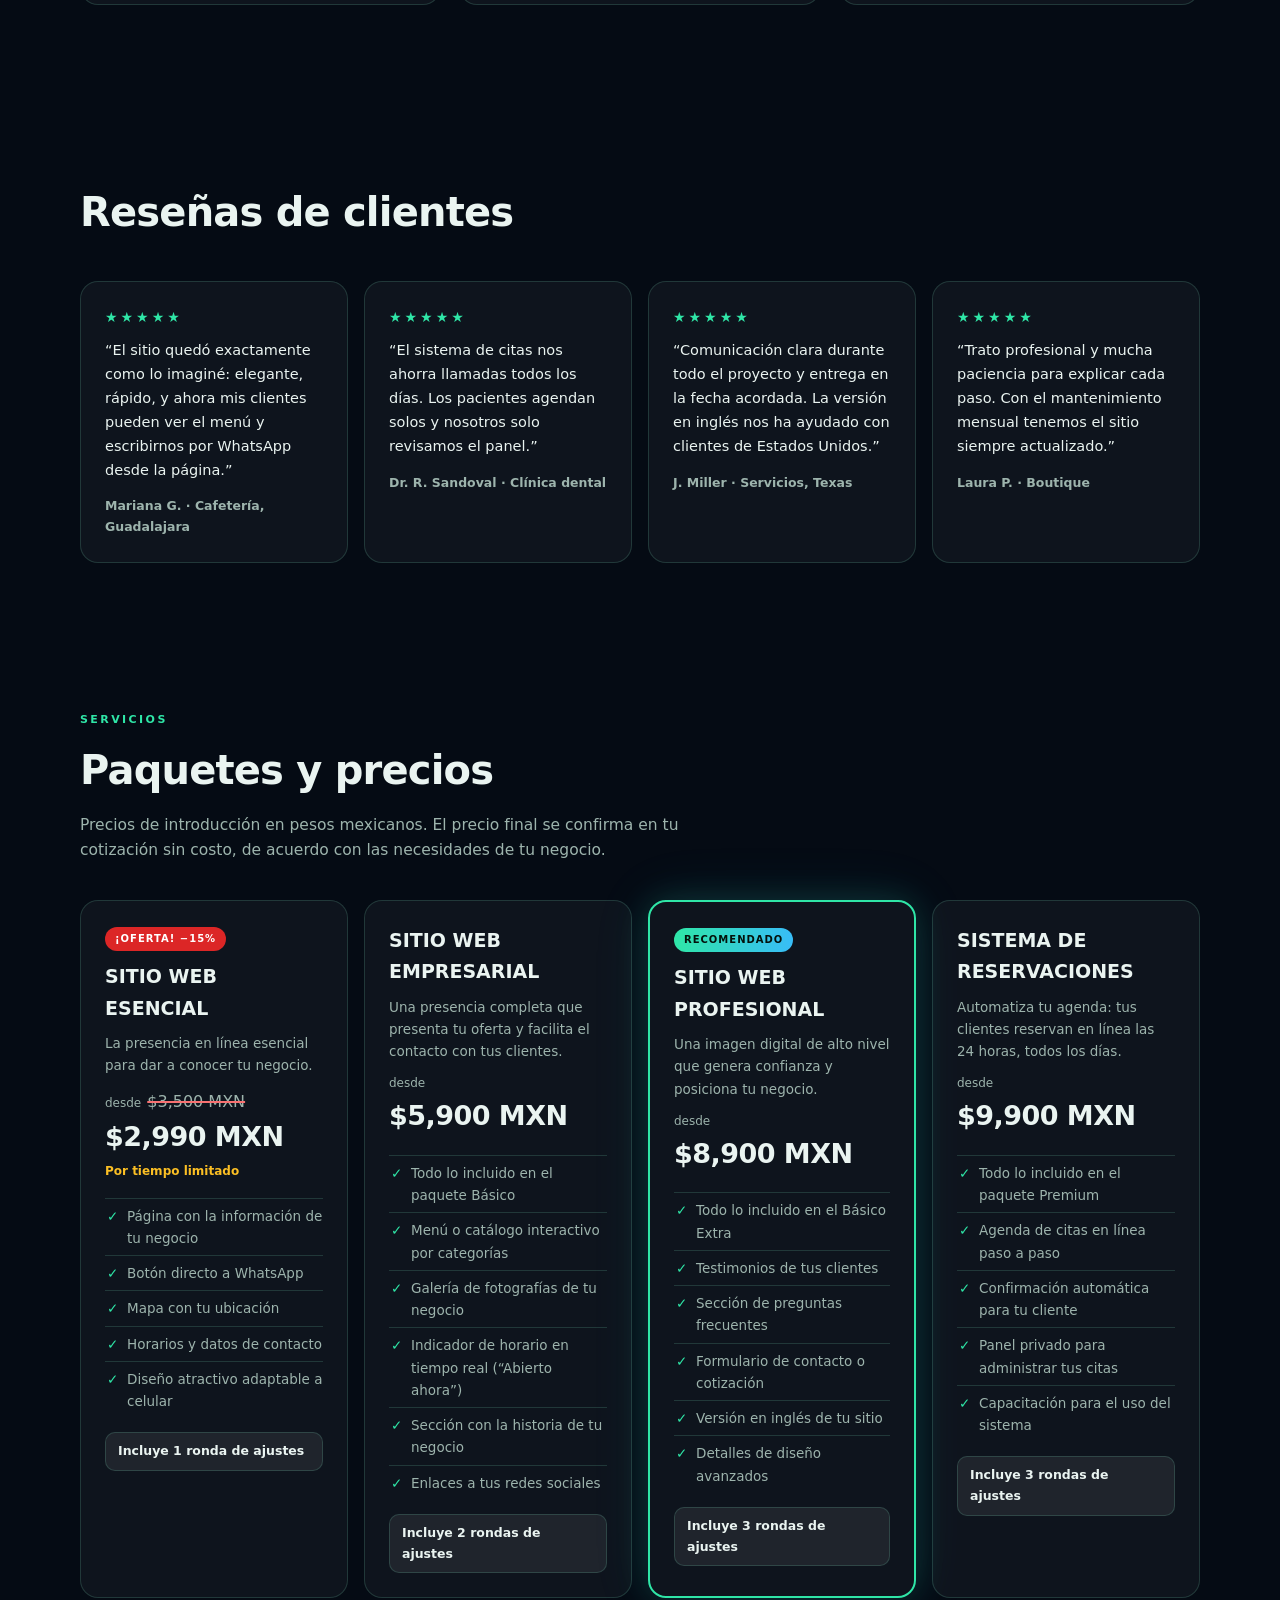
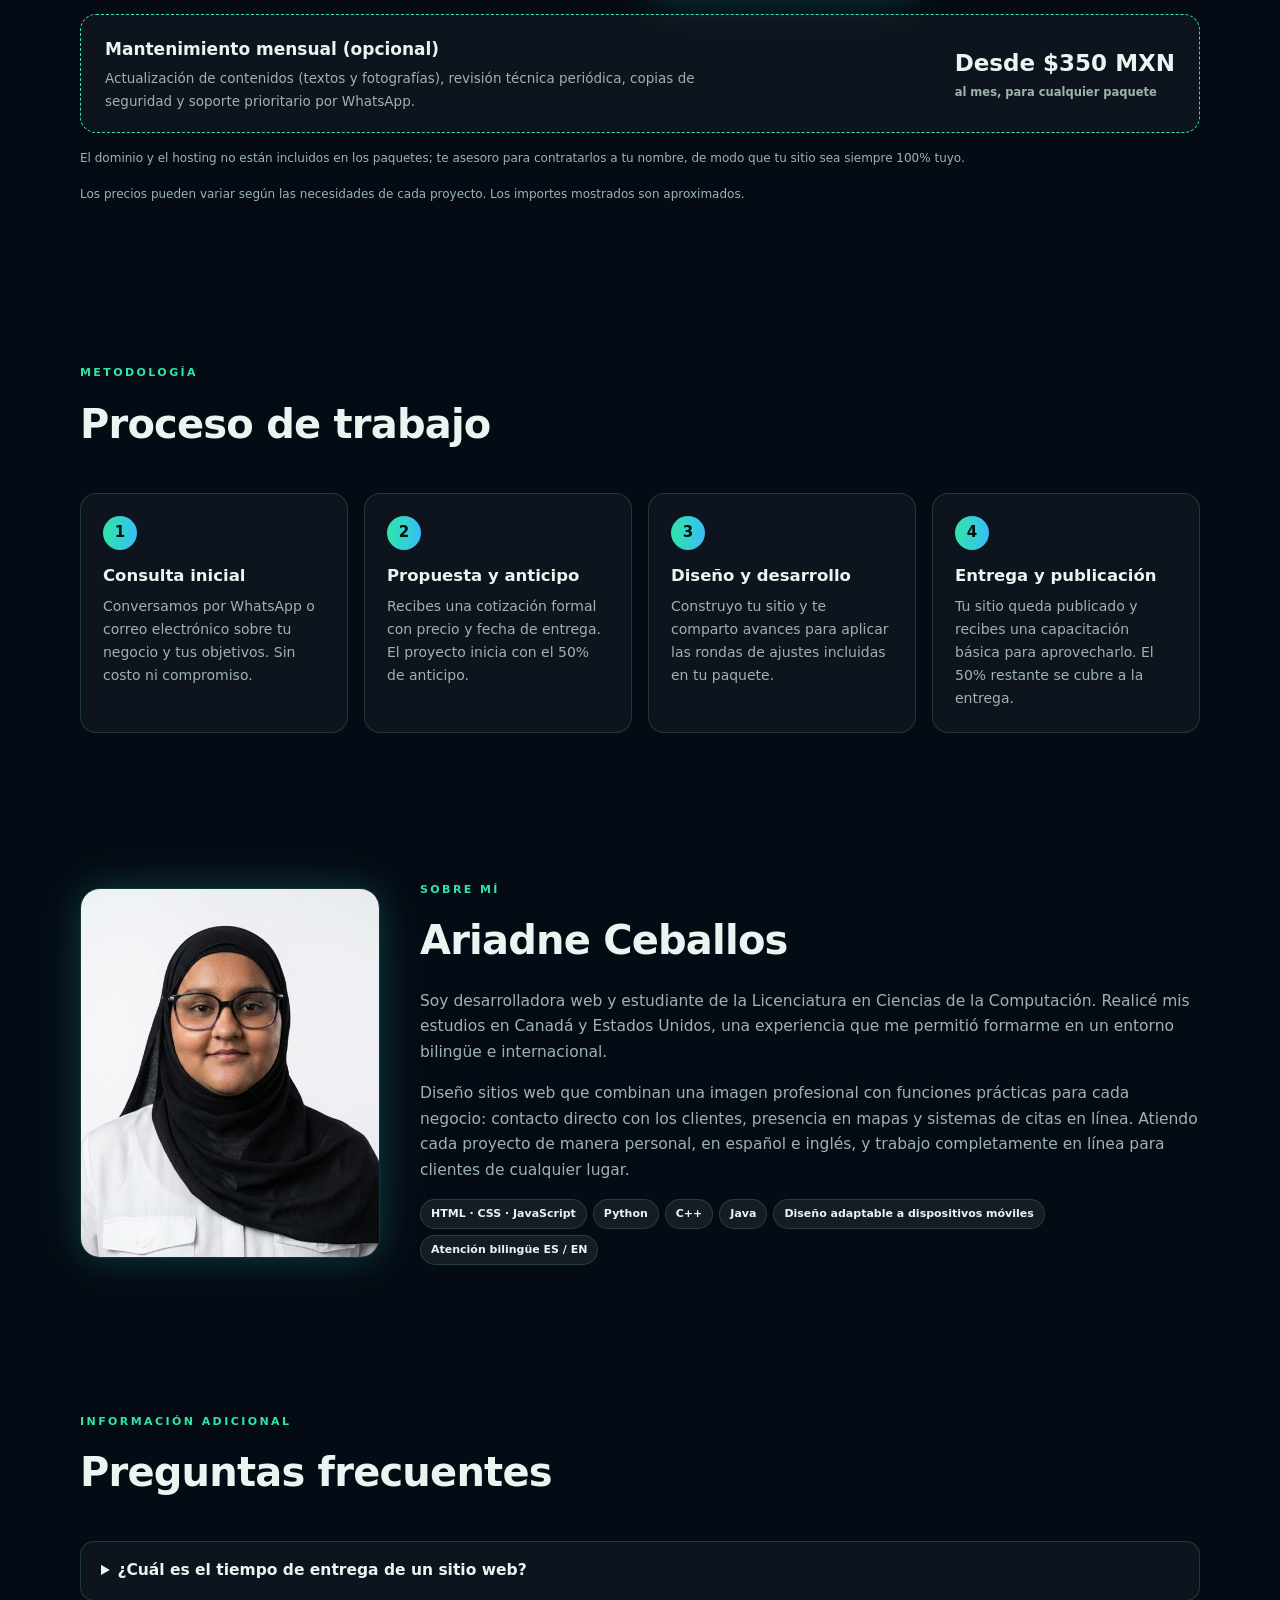
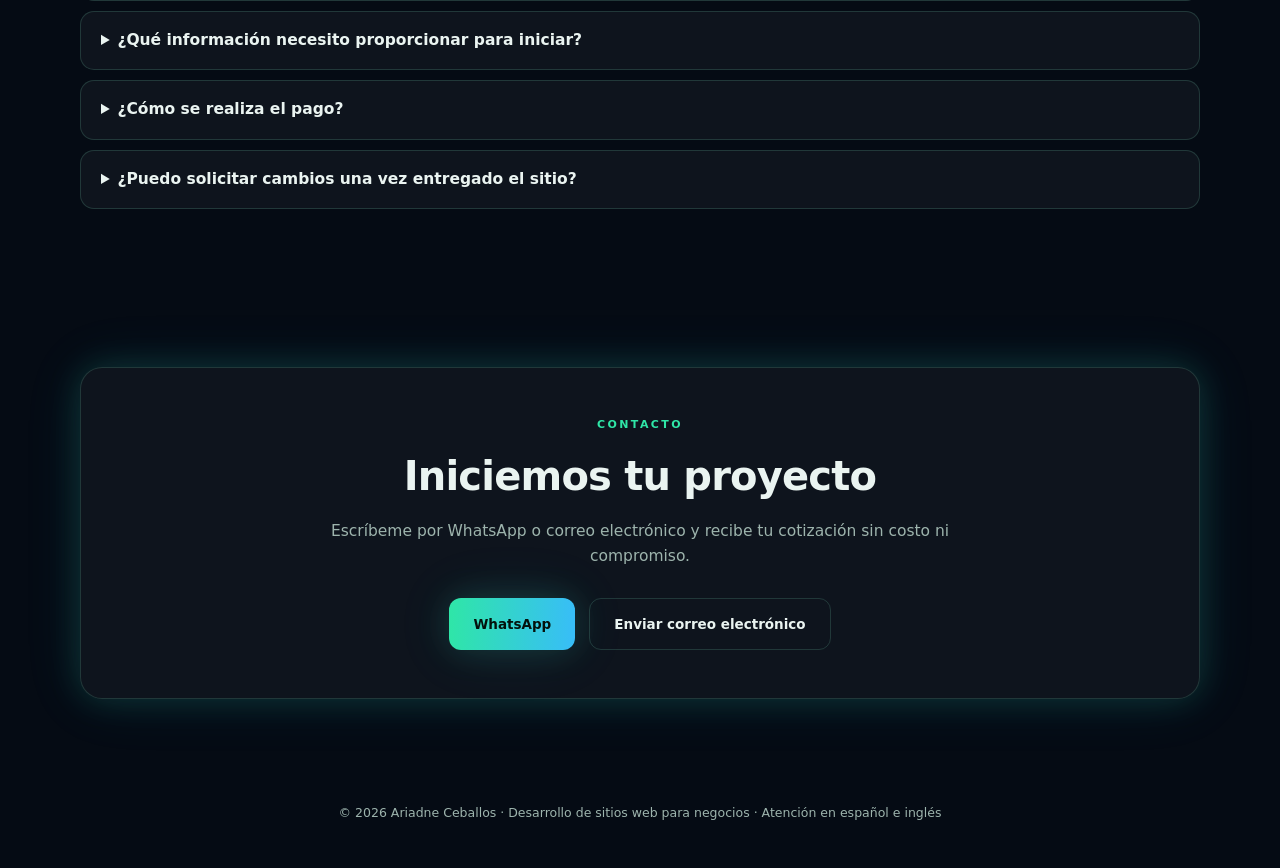
==== commit b26224d1: "Oferta paquete 1" ====
--- a/index.html
+++ b/index.html
@@ -177,6 +177,11 @@
 html[data-theme="light"] .pbanner{background:#e5eeea}
 html[data-theme="light"] .maint{background:#fff}
 html[data-theme="light"] .price.hot{border-color:#087a56}
+
+.tag.sale{background:#dc2626;color:#fff}
+.old{font-size:16px;color:var(--muted);text-decoration:line-through;text-decoration-color:#f87171;text-decoration-thickness:2px;margin-left:6px}
+.of-lim{font-size:12px;font-weight:700;color:#fbbf24;margin-top:2px}
+html[data-theme="light"] .of-lim{color:#b45309}
 </style>
 </head>
 <body>
@@ -258,9 +263,10 @@
   <p class="sub" data-i="pk_s">Precios de introducción en pesos mexicanos. El precio final se confirma en tu cotización sin costo, de acuerdo con las necesidades de tu negocio.</p>
   <div class="grid4">
     <article class="card price">
+      <span class="tag sale" id="of-badge" data-i="of_tag">¡OFERTA! −15%</span>
       <h3 data-i="k1_h">SITIO WEB ESENCIAL</h3>
       <p class="ley" data-i="k1_l">La presencia en línea esencial para dar a conocer tu negocio.</p>
-      <div class="from" data-i="from">desde</div><div class="amount" data-i="pr1">$3,500 MXN</div>
+      <div id="of1"><div><span class="from" data-i="from">desde</span><span class="old" data-i="of_old">$3,500 MXN</span></div><div class="amount" data-i="of_pr">$2,990 MXN</div><div class="of-lim" data-i="of_lim">Por tiempo limitado</div></div><div id="of1-off" style="display:none"><div class="from" data-i="from">desde</div><div class="amount" data-i="pr1">$3,500 MXN</div></div>
       <ul>
         <li data-i="k1_1">Página con la información de tu negocio</li>
         <li data-i="k1_2">Botón directo a WhatsApp</li>
@@ -376,7 +382,7 @@
 es:{nav_p:"Proyectos",nav_r:"Reseñas",nav_pk:"Paquetes",nav_pr:"Proceso",nav_a:"Sobre mí",nav_c:"Contacto",
 hero_e:"Diseño y desarrollo de sitios web",hero_h:"Sitios web <span class='g'>profesionales</span> que impulsan la presencia en línea de tu negocio.",hero_p:"Diseño y desarrollo sitios web rápidos, atractivos y fáciles de administrar: catálogo de productos o servicios, contacto directo por WhatsApp, ubicación en el mapa y sistemas de citas en línea. Atención personalizada, completamente en línea.",hero_b1:"Ver paquetes y precios",hero_b2:"Ver proyectos",bd1:"Atención en español e inglés",bd2:"Servicio 100% en línea",bd3:"Cotización sin costo",bd4:"Precios de introducción",
 pj_e:"Portafolio",pj_h:"Proyectos",pj_s:"Proyectos desarrollados que muestran el tipo de soluciones que puedo crear para tu negocio.",p1_h:"Sitio web para cafetería de especialidad",p1_p:"Sitio completo para una cafetería: menú interactivo organizado por categorías, indicador de horario en tiempo real (“Abierto ahora”), contacto directo por WhatsApp, ubicación en el mapa y diseño editorial de alta calidad.",c_menu:"Menú interactivo",c_map:"Mapa",c_open:"Horario en tiempo real",p2_h:"Sitio web para clínica con citas en línea",p2_p:"Sitio para un centro médico con sistema de citas en línea en cuatro pasos, panel privado de administración para el personal, testimonios, sección de preguntas frecuentes y versión completa en inglés.",c_book:"Citas en línea",c_panel:"Panel de administración",c_faq:"Preguntas frecuentes",p3_h:"Aplicación web de finanzas personales",p3_p:"Aplicación con panel de control, gráficas de ingresos y gastos, registro y búsqueda de movimientos, presupuestos, metas de ahorro, exportación de datos y modo oscuro.",c_dash:"Panel de control",c_charts:"Gráficas",c_goals:"Metas de ahorro",c_dark:"Modo oscuro",
-pk_e:"Servicios",pk_h:"Paquetes y precios",pr1:"$3,500 MXN",pr2:"$5,900 MXN",pr3:"$8,900 MXN",pr4:"$9,900 MXN",mntp:"Desde $350 MXN",pk_s:"Precios de introducción en pesos mexicanos. El precio final se confirma en tu cotización sin costo, de acuerdo con las necesidades de tu negocio.",from:"desde",rec:"Recomendado",k1_h:"SITIO WEB ESENCIAL",k1_l:"La presencia en línea esencial para dar a conocer tu negocio.",k1_1:"Página con la información de tu negocio",k1_2:"Botón directo a WhatsApp",k1_3:"Mapa con tu ubicación",k1_4:"Horarios y datos de contacto",k1_5:"Diseño atractivo adaptable a celular",r1:"Incluye 1 ronda de ajustes",k2_h:"SITIO WEB EMPRESARIAL",k3_h:"SITIO WEB PROFESIONAL",k2_l:"Una presencia completa que presenta tu oferta y facilita el contacto con tus clientes.",k2_1:"Todo lo incluido en el Sitio Web Esencial",k2_2:"Menú o catálogo interactivo por categorías",k2_3:"Galería de fotografías de tu negocio",k2_4:"Indicador de horario en tiempo real (“Abierto ahora”)",k2_5:"Sección con la historia de tu negocio",k2_6:"Enlaces a tus redes sociales",r2:"Incluye 2 rondas de ajustes",k3_l:"Una imagen digital de alto nivel que genera confianza y posiciona tu negocio.",k3_1:"Todo lo incluido en el Sitio Web Empresarial",k3_2:"Testimonios de tus clientes",k3_3:"Sección de preguntas frecuentes",k3_4:"Formulario de contacto o cotización",k3_5:"Versión en inglés de tu sitio",k3_6:"Detalles de diseño avanzados",r3:"Incluye 3 rondas de ajustes",k4_h:"SISTEMA DE RESERVACIONES",k4_l:"Automatiza tu agenda: tus clientes reservan en línea las 24 horas, todos los días.",k4_1:"Todo lo incluido en el Sitio Web Profesional",k4_2:"Agenda de citas en línea paso a paso",k4_3:"Confirmación automática para tu cliente",k4_4:"Panel privado para administrar tus citas",k4_5:"Capacitación para el uso del sistema",r4:"Incluye 3 rondas de ajustes",m_h:"Mantenimiento mensual (opcional)",m_p:"Actualización de contenidos (textos y fotografías), revisión técnica periódica, copias de seguridad y soporte prioritario por WhatsApp.",m_per:"al mes, para cualquier paquete",pk_n:"El dominio y el hosting no están incluidos en los paquetes; te asesoro para contratarlos a tu nombre, de modo que tu sitio sea siempre 100% tuyo.",pk_prices:"Los precios pueden variar según las necesidades de cada proyecto. Los importes mostrados son aproximados.",
+pk_e:"Servicios",pk_h:"Paquetes y precios",pr1:"$3,500 MXN",of_tag:"¡OFERTA! −15%",of_lim:"Por tiempo limitado",of_old:"$3,500 MXN",of_pr:"$2,990 MXN",pr2:"$5,900 MXN",pr3:"$8,900 MXN",pr4:"$9,900 MXN",mntp:"Desde $350 MXN",pk_s:"Precios de introducción en pesos mexicanos. El precio final se confirma en tu cotización sin costo, de acuerdo con las necesidades de tu negocio.",from:"desde",rec:"Recomendado",k1_h:"SITIO WEB ESENCIAL",k1_l:"La presencia en línea esencial para dar a conocer tu negocio.",k1_1:"Página con la información de tu negocio",k1_2:"Botón directo a WhatsApp",k1_3:"Mapa con tu ubicación",k1_4:"Horarios y datos de contacto",k1_5:"Diseño atractivo adaptable a celular",r1:"Incluye 1 ronda de ajustes",k2_h:"SITIO WEB EMPRESARIAL",k3_h:"SITIO WEB PROFESIONAL",k2_l:"Una presencia completa que presenta tu oferta y facilita el contacto con tus clientes.",k2_1:"Todo lo incluido en el Sitio Web Esencial",k2_2:"Menú o catálogo interactivo por categorías",k2_3:"Galería de fotografías de tu negocio",k2_4:"Indicador de horario en tiempo real (“Abierto ahora”)",k2_5:"Sección con la historia de tu negocio",k2_6:"Enlaces a tus redes sociales",r2:"Incluye 2 rondas de ajustes",k3_l:"Una imagen digital de alto nivel que genera confianza y posiciona tu negocio.",k3_1:"Todo lo incluido en el Sitio Web Empresarial",k3_2:"Testimonios de tus clientes",k3_3:"Sección de preguntas frecuentes",k3_4:"Formulario de contacto o cotización",k3_5:"Versión en inglés de tu sitio",k3_6:"Detalles de diseño avanzados",r3:"Incluye 3 rondas de ajustes",k4_h:"SISTEMA DE RESERVACIONES",k4_l:"Automatiza tu agenda: tus clientes reservan en línea las 24 horas, todos los días.",k4_1:"Todo lo incluido en el Sitio Web Profesional",k4_2:"Agenda de citas en línea paso a paso",k4_3:"Confirmación automática para tu cliente",k4_4:"Panel privado para administrar tus citas",k4_5:"Capacitación para el uso del sistema",r4:"Incluye 3 rondas de ajustes",m_h:"Mantenimiento mensual (opcional)",m_p:"Actualización de contenidos (textos y fotografías), revisión técnica periódica, copias de seguridad y soporte prioritario por WhatsApp.",m_per:"al mes, para cualquier paquete",pk_n:"El dominio y el hosting no están incluidos en los paquetes; te asesoro para contratarlos a tu nombre, de modo que tu sitio sea siempre 100% tuyo.",pk_prices:"Los precios pueden variar según las necesidades de cada proyecto. Los importes mostrados son aproximados.",
 pr_e:"Metodología",pr_h:"Proceso de trabajo",s1_h:"Consulta inicial",s1_p:"Conversamos por WhatsApp o correo electrónico sobre tu negocio y tus objetivos. Sin costo ni compromiso.",s2_h:"Propuesta y anticipo",s2_p:"Recibes una cotización formal con precio y fecha de entrega. El proyecto inicia con el 50% de anticipo.",s3_h:"Diseño y desarrollo",s3_p:"Construyo tu sitio y te comparto avances para aplicar las rondas de ajustes incluidas en tu paquete.",s4_h:"Entrega y publicación",s4_p:"Tu sitio queda publicado y recibes una capacitación básica para aprovecharlo. El 50% restante se cubre a la entrega.",
 ab_e:"Sobre mí",ab_h:"Ariadne Ceballos",ab_p1:"Soy desarrolladora web y estudiante de la Licenciatura en Ciencias de la Computación. Realicé mis estudios en Canadá y Estados Unidos, una experiencia que me permitió formarme en un entorno bilingüe e internacional.",ab_p2:"Diseño sitios web que combinan una imagen profesional con funciones prácticas para cada negocio: contacto directo con los clientes, presencia en mapas y sistemas de citas en línea. Atiendo cada proyecto de manera personal, en español e inglés, y trabajo completamente en línea para clientes de cualquier lugar.",ab_c1:"Diseño adaptable a dispositivos móviles",ab_c2:"Atención bilingüe ES / EN",
 fq_e:"Información adicional",fq_h:"Preguntas frecuentes",faq_q1:"¿Cuál es el tiempo de entrega de un sitio web?",faq_a1:"Depende del paquete contratado: los sitios sencillos requieren pocos días y los sistemas de citas un plazo mayor. Tu cotización incluye la fecha de entrega comprometida.",faq_q2:"¿Qué información necesito proporcionar para iniciar?",faq_a2:"El nombre y el logotipo de tu negocio (si cuentas con uno), los textos o la información para redactarlos en conjunto, fotografías y tus datos de contacto. Te acompaño durante todo el proceso.",faq_q3:"¿Cómo se realiza el pago?",faq_a3:"50% de anticipo para iniciar el proyecto y 50% contra entrega, con el sitio ya publicado. El método de pago se acuerda en la cotización.",faq_q4:"¿Puedo solicitar cambios una vez entregado el sitio?",faq_a4:"Sí. Cada paquete incluye rondas de ajustes durante el desarrollo, y posteriormente puedes contratar el mantenimiento mensual para actualizaciones continuas.",
@@ -384,7 +390,7 @@
 en:{nav_p:"Projects",nav_r:"Reviews",nav_pk:"Packages",nav_pr:"Process",nav_a:"About me",nav_c:"Contact",
 hero_e:"Website design & development",hero_h:"<span class='g'>Professional</span> websites that strengthen your business's online presence.",hero_p:"I design and develop fast, attractive, easy-to-manage websites: product or service catalogs, direct WhatsApp contact, map location, and online booking systems. Personalized service, fully online.",hero_b1:"See packages & prices",hero_b2:"View projects",bd1:"Service in Spanish & English",bd2:"100% online service",bd3:"Free quote",bd4:"Introductory pricing",
 pj_e:"Portfolio",pj_h:"Projects",pj_s:"Completed projects that show the kind of solutions I can build for your business.",p1_h:"Website for a specialty coffee shop",p1_p:"Complete website for a café: interactive menu organized by category, real-time opening-hours indicator (“Open now”), direct WhatsApp contact, map location, and high-quality editorial design.",c_menu:"Interactive menu",c_map:"Map",c_open:"Real-time hours",p2_h:"Clinic website with online booking",p2_p:"Website for a medical center with a four-step online booking system, a private administration panel for staff, testimonials, an FAQ section, and a full English version.",c_book:"Online booking",c_panel:"Admin panel",c_faq:"FAQ",p3_h:"Personal finance web application",p3_p:"Application with a control dashboard, income and expense charts, transaction records and search, budgets, savings goals, data export, and dark mode.",c_dash:"Dashboard",c_charts:"Charts",c_goals:"Savings goals",c_dark:"Dark mode",
-pk_e:"Services",pk_h:"Packages & prices",pr1:"$199 USD",pr2:"$319 USD",pr3:"$479 USD",pr4:"$549 USD",mntp:"From $20 USD",pk_s:"Introductory prices in US dollars (USD). Your final price is confirmed in your free quote, according to your business's needs.",from:"from",rec:"Recommended",k1_h:"STARTER WEBSITE",k1_l:"The essential online presence to introduce your business.",k1_1:"A page with your business information",k1_2:"Direct WhatsApp button",k1_3:"Map with your location",k1_4:"Opening hours and contact details",k1_5:"Attractive design that adapts to mobile phones",r1:"Includes 1 round of revisions",k2_h:"BUSINESS WEBSITE",k3_h:"PROFESSIONAL WEBSITE",k2_l:"A complete presence that showcases your offering and makes it easy for customers to reach you.",k2_1:"Everything included in the Starter Website",k2_2:"Interactive menu or catalog by category",k2_3:"Photo gallery of your business",k2_4:"Real-time opening-hours indicator (“Open now”)",k2_5:"A section with your business's story",k2_6:"Links to your social media",r2:"Includes 2 rounds of revisions",k3_l:"A high-level digital image that builds trust and positions your business.",k3_1:"Everything included in the Business Website",k3_2:"Customer testimonials",k3_3:"FAQ section",k3_4:"Contact or quote form",k3_5:"English version of your website",k3_6:"Advanced design details",r3:"Includes 3 rounds of revisions",k4_h:"BOOKING & MANAGEMENT SYSTEM",k4_l:"Automate your schedule: your customers book online 24 hours a day, every day.",k4_1:"Everything included in the Professional Website",k4_2:"Step-by-step online appointment booking",k4_3:"Automatic confirmation for your customer",k4_4:"Private panel to manage your appointments",k4_5:"Training on how to use the system",r4:"Includes 3 rounds of revisions",m_h:"Monthly maintenance (optional)",m_p:"Content updates (text and photographs), periodic technical review, backups, and priority support via WhatsApp.",m_per:"per month, for any package",pk_n:"Domain and hosting are not included in the packages; I can guide you through purchasing them in your own name, so your website remains yours.",pk_prices:"Prices may vary depending on each project’s needs. The amounts shown are estimates.",
+pk_e:"Services",pk_h:"Packages & prices",pr1:"$199 USD",of_tag:"SALE! −15%",of_lim:"Limited time",of_old:"$199 USD",of_pr:"$170 USD",pr2:"$319 USD",pr3:"$479 USD",pr4:"$549 USD",mntp:"From $20 USD",pk_s:"Introductory prices in US dollars (USD). Your final price is confirmed in your free quote, according to your business's needs.",from:"from",rec:"Recommended",k1_h:"STARTER WEBSITE",k1_l:"The essential online presence to introduce your business.",k1_1:"A page with your business information",k1_2:"Direct WhatsApp button",k1_3:"Map with your location",k1_4:"Opening hours and contact details",k1_5:"Attractive design that adapts to mobile phones",r1:"Includes 1 round of revisions",k2_h:"BUSINESS WEBSITE",k3_h:"PROFESSIONAL WEBSITE",k2_l:"A complete presence that showcases your offering and makes it easy for customers to reach you.",k2_1:"Everything included in the Starter Website",k2_2:"Interactive menu or catalog by category",k2_3:"Photo gallery of your business",k2_4:"Real-time opening-hours indicator (“Open now”)",k2_5:"A section with your business's story",k2_6:"Links to your social media",r2:"Includes 2 rounds of revisions",k3_l:"A high-level digital image that builds trust and positions your business.",k3_1:"Everything included in the Business Website",k3_2:"Customer testimonials",k3_3:"FAQ section",k3_4:"Contact or quote form",k3_5:"English version of your website",k3_6:"Advanced design details",r3:"Includes 3 rounds of revisions",k4_h:"BOOKING & MANAGEMENT SYSTEM",k4_l:"Automate your schedule: your customers book online 24 hours a day, every day.",k4_1:"Everything included in the Professional Website",k4_2:"Step-by-step online appointment booking",k4_3:"Automatic confirmation for your customer",k4_4:"Private panel to manage your appointments",k4_5:"Training on how to use the system",r4:"Includes 3 rounds of revisions",m_h:"Monthly maintenance (optional)",m_p:"Content updates (text and photographs), periodic technical review, backups, and priority support via WhatsApp.",m_per:"per month, for any package",pk_n:"Domain and hosting are not included in the packages; I can guide you through purchasing them in your own name, so your website remains yours.",pk_prices:"Prices may vary depending on each project’s needs. The amounts shown are estimates.",
 pr_e:"Methodology",pr_h:"Work process",s1_h:"Initial consultation",s1_p:"We talk via WhatsApp or email about your business and your goals. Free of charge and with no obligation.",s2_h:"Proposal & deposit",s2_p:"You receive a formal quote with the price and delivery date. The project starts with a 50% deposit.",s3_h:"Design & development",s3_p:"I build your website and share progress so we can apply the revision rounds included in your package.",s4_h:"Delivery & launch",s4_p:"Your website goes live and you receive basic training to make the most of it. The remaining 50% is due upon delivery.",
 ab_e:"About me",ab_h:"Ariadne Ceballos",ab_p1:"I am a web developer and a Bachelor's student in Computer Science. I completed my studies in Canada and the United States, an experience that allowed me to train in a bilingual, international environment.",ab_p2:"I design websites that combine a professional image with practical features for each business: direct customer contact, map presence, and online booking systems. I personally handle every project, in Spanish and English, and I work fully online for clients anywhere.",ab_c1:"Design adaptable to mobile devices",ab_c2:"Bilingual service ES / EN",
 fq_e:"Additional information",fq_h:"Frequently asked questions",faq_q1:"What is the delivery time for a website?",faq_a1:"It depends on the package: simple websites require a few days, while booking systems take longer. Your quote includes the committed delivery date.",faq_q2:"What information do I need to provide to get started?",faq_a2:"Your business name and logo (if you have one), the texts or the information to write them together, photographs, and your contact details. I accompany you throughout the entire process.",faq_q3:"How is payment made?",faq_a3:"50% deposit to start the project and 50% upon delivery, with the website already published. The payment method is agreed upon in the quote.",faq_q4:"Can I request changes after the website is delivered?",faq_a4:"Yes. Each package includes revision rounds during development, and afterwards you can contract monthly maintenance for ongoing updates.",
@@ -438,5 +444,15 @@
   revealItems.forEach(el=>observer.observe(el));
 }else{revealItems.forEach(el=>el.classList.add("is-visible"));}
 </script>
+<script>
+(function(){
+  var fin = new Date(2026, 11, 31, 0, 0, 0);
+  if (new Date() >= fin) {
+    var b = document.getElementById('of-badge'); if (b) b.style.display = 'none';
+    var o = document.getElementById('of1'); if (o) o.style.display = 'none';
+    var n = document.getElementById('of1-off'); if (n) n.style.display = '';
+  }
+})();
+</script>
 </body>
 </html>
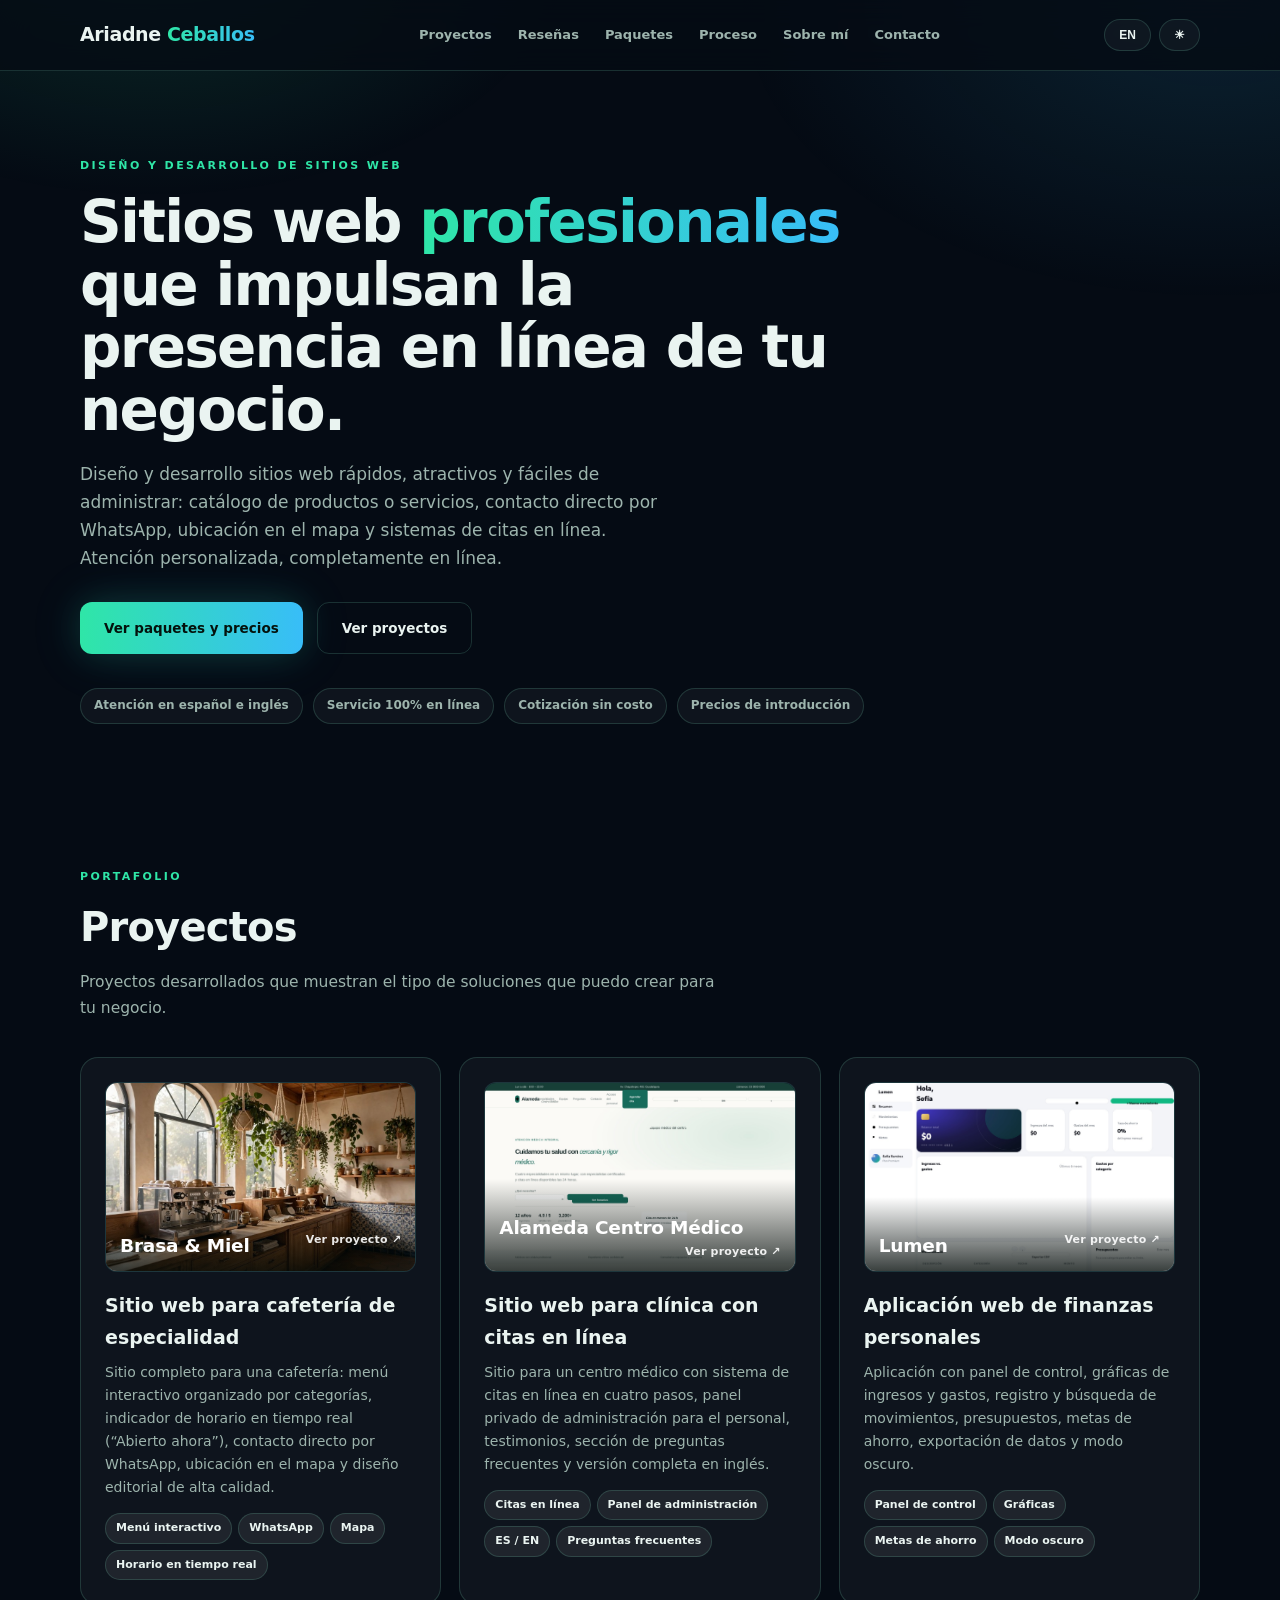
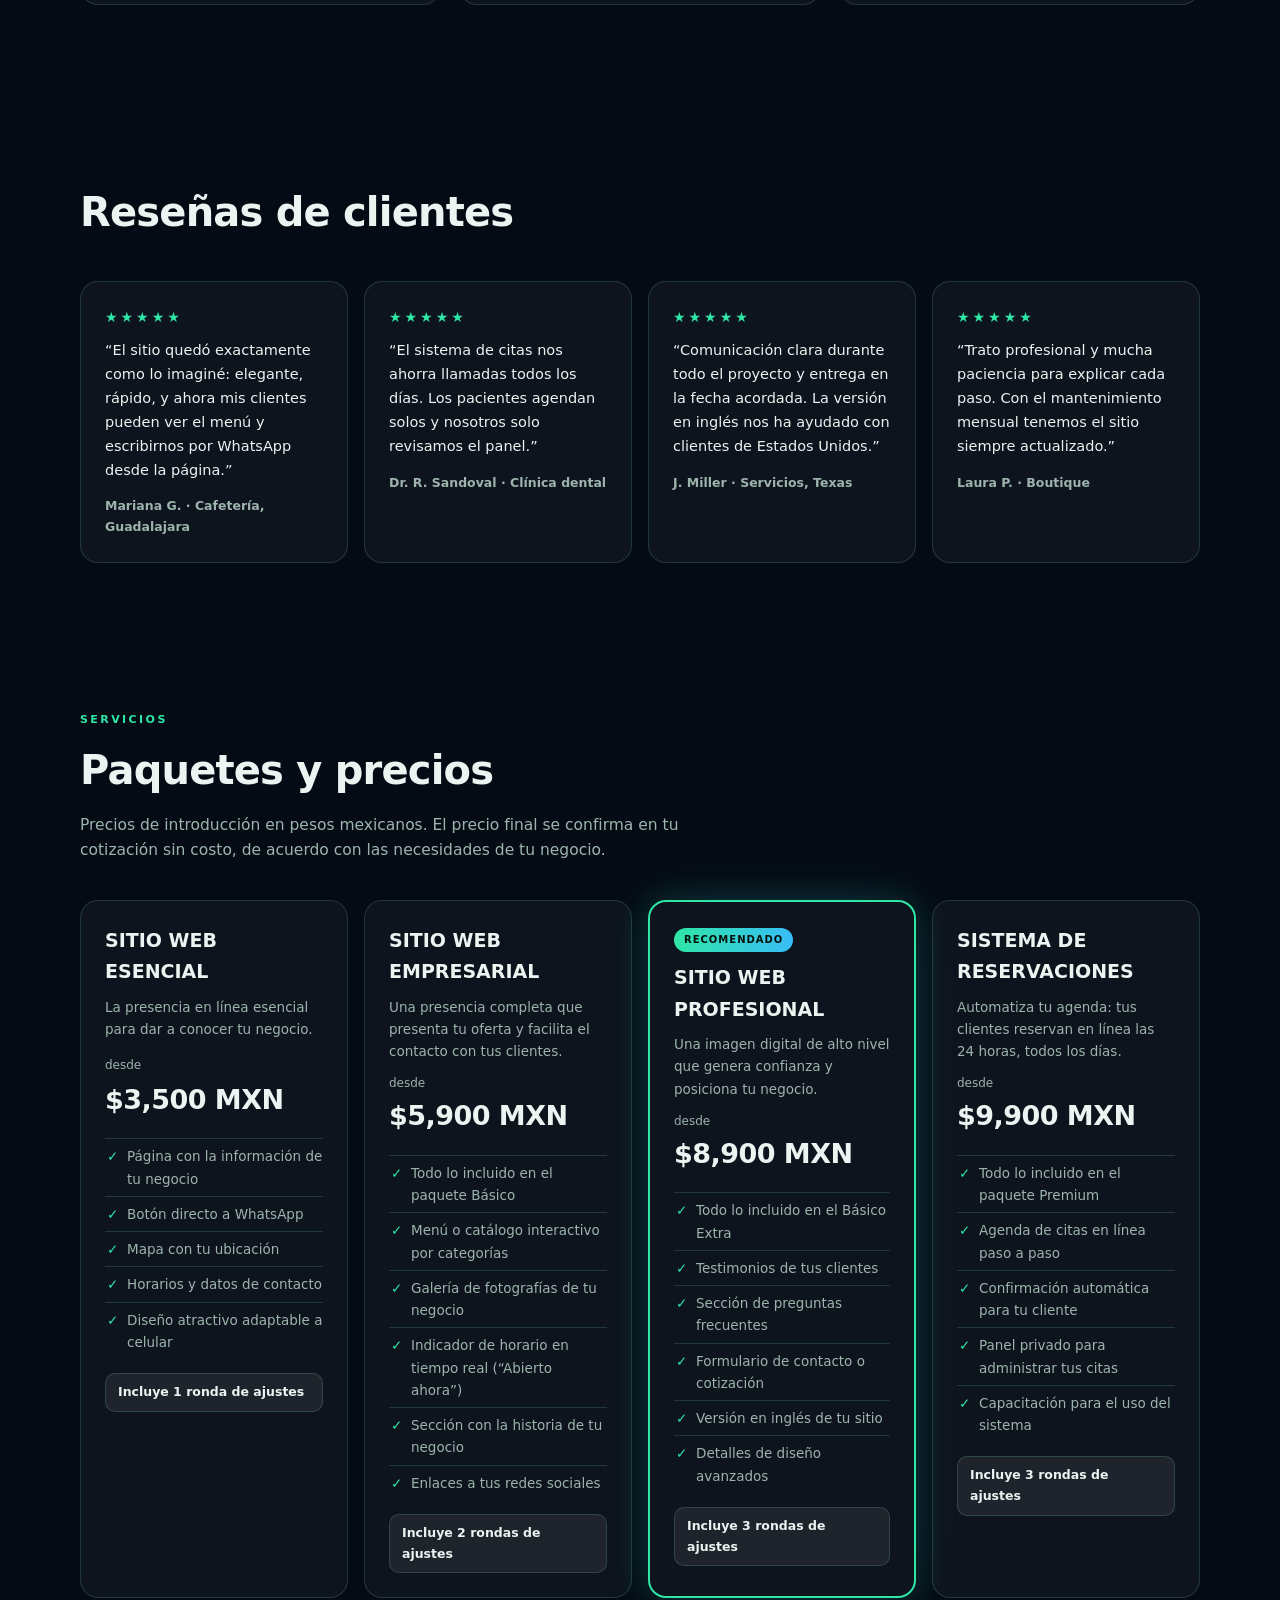
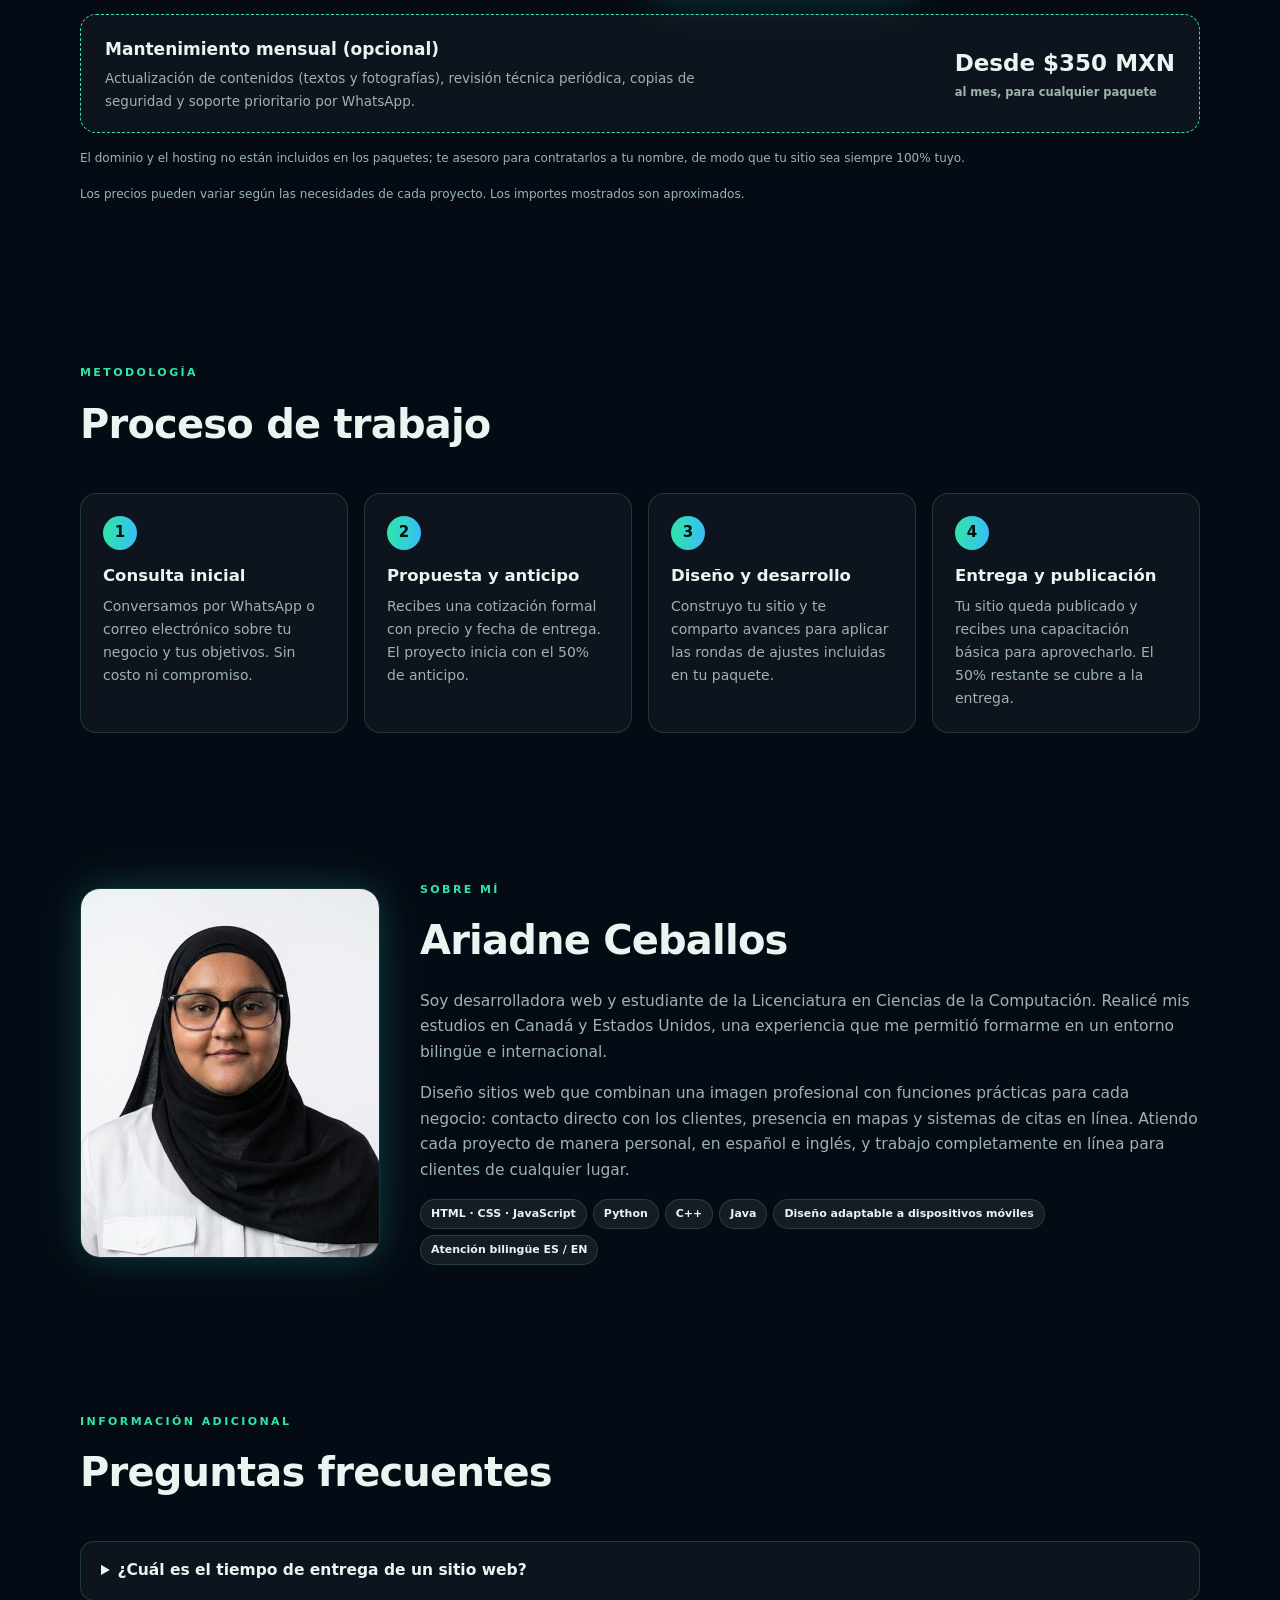
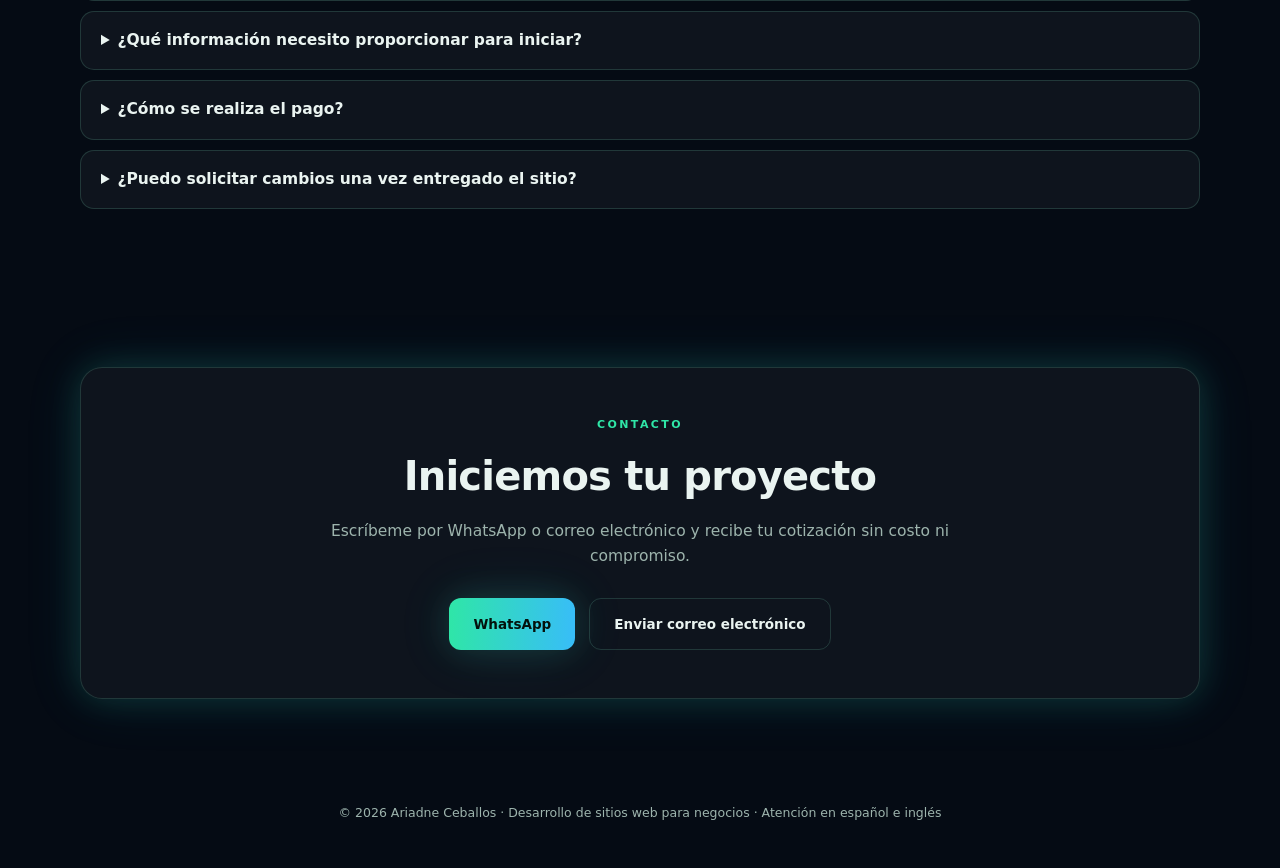
==== commit 3d29766d: "Quitar oferta: paquete Esencial queda en $3,500" ====
--- a/index.html
+++ b/index.html
@@ -178,11 +178,7 @@
 html[data-theme="light"] .maint{background:#fff}
 html[data-theme="light"] .price.hot{border-color:#087a56}
 
-.tag.sale{background:#dc2626;color:#fff}
-.old{font-size:16px;color:var(--muted);text-decoration:line-through;text-decoration-color:#f87171;text-decoration-thickness:2px;margin-left:6px}
-.of-lim{font-size:12px;font-weight:700;color:#fbbf24;margin-top:2px}
-html[data-theme="light"] .of-lim{color:#b45309}
-</style>
+html[data-theme="light"] </style>
 </head>
 <body>
 <header><div class="wrap nav">
@@ -263,10 +259,9 @@
   <p class="sub" data-i="pk_s">Precios de introducción en pesos mexicanos. El precio final se confirma en tu cotización sin costo, de acuerdo con las necesidades de tu negocio.</p>
   <div class="grid4">
     <article class="card price">
-      <span class="tag sale" id="of-badge" data-i="of_tag">¡OFERTA! −15%</span>
       <h3 data-i="k1_h">SITIO WEB ESENCIAL</h3>
       <p class="ley" data-i="k1_l">La presencia en línea esencial para dar a conocer tu negocio.</p>
-      <div id="of1"><div><span class="from" data-i="from">desde</span><span class="old" data-i="of_old">$3,500 MXN</span></div><div class="amount" data-i="of_pr">$2,990 MXN</div><div class="of-lim" data-i="of_lim">Por tiempo limitado</div></div><div id="of1-off" style="display:none"><div class="from" data-i="from">desde</div><div class="amount" data-i="pr1">$3,500 MXN</div></div>
+      <div><span class="from" data-i="from">desde</span></div><div class="amount" data-i="pr1">$3,500 MXN</div>
       <ul>
         <li data-i="k1_1">Página con la información de tu negocio</li>
         <li data-i="k1_2">Botón directo a WhatsApp</li>
@@ -382,7 +377,7 @@
 es:{nav_p:"Proyectos",nav_r:"Reseñas",nav_pk:"Paquetes",nav_pr:"Proceso",nav_a:"Sobre mí",nav_c:"Contacto",
 hero_e:"Diseño y desarrollo de sitios web",hero_h:"Sitios web <span class='g'>profesionales</span> que impulsan la presencia en línea de tu negocio.",hero_p:"Diseño y desarrollo sitios web rápidos, atractivos y fáciles de administrar: catálogo de productos o servicios, contacto directo por WhatsApp, ubicación en el mapa y sistemas de citas en línea. Atención personalizada, completamente en línea.",hero_b1:"Ver paquetes y precios",hero_b2:"Ver proyectos",bd1:"Atención en español e inglés",bd2:"Servicio 100% en línea",bd3:"Cotización sin costo",bd4:"Precios de introducción",
 pj_e:"Portafolio",pj_h:"Proyectos",pj_s:"Proyectos desarrollados que muestran el tipo de soluciones que puedo crear para tu negocio.",p1_h:"Sitio web para cafetería de especialidad",p1_p:"Sitio completo para una cafetería: menú interactivo organizado por categorías, indicador de horario en tiempo real (“Abierto ahora”), contacto directo por WhatsApp, ubicación en el mapa y diseño editorial de alta calidad.",c_menu:"Menú interactivo",c_map:"Mapa",c_open:"Horario en tiempo real",p2_h:"Sitio web para clínica con citas en línea",p2_p:"Sitio para un centro médico con sistema de citas en línea en cuatro pasos, panel privado de administración para el personal, testimonios, sección de preguntas frecuentes y versión completa en inglés.",c_book:"Citas en línea",c_panel:"Panel de administración",c_faq:"Preguntas frecuentes",p3_h:"Aplicación web de finanzas personales",p3_p:"Aplicación con panel de control, gráficas de ingresos y gastos, registro y búsqueda de movimientos, presupuestos, metas de ahorro, exportación de datos y modo oscuro.",c_dash:"Panel de control",c_charts:"Gráficas",c_goals:"Metas de ahorro",c_dark:"Modo oscuro",
-pk_e:"Servicios",pk_h:"Paquetes y precios",pr1:"$3,500 MXN",of_tag:"¡OFERTA! −15%",of_lim:"Por tiempo limitado",of_old:"$3,500 MXN",of_pr:"$2,990 MXN",pr2:"$5,900 MXN",pr3:"$8,900 MXN",pr4:"$9,900 MXN",mntp:"Desde $350 MXN",pk_s:"Precios de introducción en pesos mexicanos. El precio final se confirma en tu cotización sin costo, de acuerdo con las necesidades de tu negocio.",from:"desde",rec:"Recomendado",k1_h:"SITIO WEB ESENCIAL",k1_l:"La presencia en línea esencial para dar a conocer tu negocio.",k1_1:"Página con la información de tu negocio",k1_2:"Botón directo a WhatsApp",k1_3:"Mapa con tu ubicación",k1_4:"Horarios y datos de contacto",k1_5:"Diseño atractivo adaptable a celular",r1:"Incluye 1 ronda de ajustes",k2_h:"SITIO WEB EMPRESARIAL",k3_h:"SITIO WEB PROFESIONAL",k2_l:"Una presencia completa que presenta tu oferta y facilita el contacto con tus clientes.",k2_1:"Todo lo incluido en el Sitio Web Esencial",k2_2:"Menú o catálogo interactivo por categorías",k2_3:"Galería de fotografías de tu negocio",k2_4:"Indicador de horario en tiempo real (“Abierto ahora”)",k2_5:"Sección con la historia de tu negocio",k2_6:"Enlaces a tus redes sociales",r2:"Incluye 2 rondas de ajustes",k3_l:"Una imagen digital de alto nivel que genera confianza y posiciona tu negocio.",k3_1:"Todo lo incluido en el Sitio Web Empresarial",k3_2:"Testimonios de tus clientes",k3_3:"Sección de preguntas frecuentes",k3_4:"Formulario de contacto o cotización",k3_5:"Versión en inglés de tu sitio",k3_6:"Detalles de diseño avanzados",r3:"Incluye 3 rondas de ajustes",k4_h:"SISTEMA DE RESERVACIONES",k4_l:"Automatiza tu agenda: tus clientes reservan en línea las 24 horas, todos los días.",k4_1:"Todo lo incluido en el Sitio Web Profesional",k4_2:"Agenda de citas en línea paso a paso",k4_3:"Confirmación automática para tu cliente",k4_4:"Panel privado para administrar tus citas",k4_5:"Capacitación para el uso del sistema",r4:"Incluye 3 rondas de ajustes",m_h:"Mantenimiento mensual (opcional)",m_p:"Actualización de contenidos (textos y fotografías), revisión técnica periódica, copias de seguridad y soporte prioritario por WhatsApp.",m_per:"al mes, para cualquier paquete",pk_n:"El dominio y el hosting no están incluidos en los paquetes; te asesoro para contratarlos a tu nombre, de modo que tu sitio sea siempre 100% tuyo.",pk_prices:"Los precios pueden variar según las necesidades de cada proyecto. Los importes mostrados son aproximados.",
+pk_e:"Servicios",pk_h:"Paquetes y precios",pr1:"$3,500 MXN",pr2:"$5,900 MXN",pr3:"$8,900 MXN",pr4:"$9,900 MXN",mntp:"Desde $350 MXN",pk_s:"Precios de introducción en pesos mexicanos. El precio final se confirma en tu cotización sin costo, de acuerdo con las necesidades de tu negocio.",from:"desde",rec:"Recomendado",k1_h:"SITIO WEB ESENCIAL",k1_l:"La presencia en línea esencial para dar a conocer tu negocio.",k1_1:"Página con la información de tu negocio",k1_2:"Botón directo a WhatsApp",k1_3:"Mapa con tu ubicación",k1_4:"Horarios y datos de contacto",k1_5:"Diseño atractivo adaptable a celular",r1:"Incluye 1 ronda de ajustes",k2_h:"SITIO WEB EMPRESARIAL",k3_h:"SITIO WEB PROFESIONAL",k2_l:"Una presencia completa que presenta tu oferta y facilita el contacto con tus clientes.",k2_1:"Todo lo incluido en el Sitio Web Esencial",k2_2:"Menú o catálogo interactivo por categorías",k2_3:"Galería de fotografías de tu negocio",k2_4:"Indicador de horario en tiempo real (“Abierto ahora”)",k2_5:"Sección con la historia de tu negocio",k2_6:"Enlaces a tus redes sociales",r2:"Incluye 2 rondas de ajustes",k3_l:"Una imagen digital de alto nivel que genera confianza y posiciona tu negocio.",k3_1:"Todo lo incluido en el Sitio Web Empresarial",k3_2:"Testimonios de tus clientes",k3_3:"Sección de preguntas frecuentes",k3_4:"Formulario de contacto o cotización",k3_5:"Versión en inglés de tu sitio",k3_6:"Detalles de diseño avanzados",r3:"Incluye 3 rondas de ajustes",k4_h:"SISTEMA DE RESERVACIONES",k4_l:"Automatiza tu agenda: tus clientes reservan en línea las 24 horas, todos los días.",k4_1:"Todo lo incluido en el Sitio Web Profesional",k4_2:"Agenda de citas en línea paso a paso",k4_3:"Confirmación automática para tu cliente",k4_4:"Panel privado para administrar tus citas",k4_5:"Capacitación para el uso del sistema",r4:"Incluye 3 rondas de ajustes",m_h:"Mantenimiento mensual (opcional)",m_p:"Actualización de contenidos (textos y fotografías), revisión técnica periódica, copias de seguridad y soporte prioritario por WhatsApp.",m_per:"al mes, para cualquier paquete",pk_n:"El dominio y el hosting no están incluidos en los paquetes; te asesoro para contratarlos a tu nombre, de modo que tu sitio sea siempre 100% tuyo.",pk_prices:"Los precios pueden variar según las necesidades de cada proyecto. Los importes mostrados son aproximados.",
 pr_e:"Metodología",pr_h:"Proceso de trabajo",s1_h:"Consulta inicial",s1_p:"Conversamos por WhatsApp o correo electrónico sobre tu negocio y tus objetivos. Sin costo ni compromiso.",s2_h:"Propuesta y anticipo",s2_p:"Recibes una cotización formal con precio y fecha de entrega. El proyecto inicia con el 50% de anticipo.",s3_h:"Diseño y desarrollo",s3_p:"Construyo tu sitio y te comparto avances para aplicar las rondas de ajustes incluidas en tu paquete.",s4_h:"Entrega y publicación",s4_p:"Tu sitio queda publicado y recibes una capacitación básica para aprovecharlo. El 50% restante se cubre a la entrega.",
 ab_e:"Sobre mí",ab_h:"Ariadne Ceballos",ab_p1:"Soy desarrolladora web y estudiante de la Licenciatura en Ciencias de la Computación. Realicé mis estudios en Canadá y Estados Unidos, una experiencia que me permitió formarme en un entorno bilingüe e internacional.",ab_p2:"Diseño sitios web que combinan una imagen profesional con funciones prácticas para cada negocio: contacto directo con los clientes, presencia en mapas y sistemas de citas en línea. Atiendo cada proyecto de manera personal, en español e inglés, y trabajo completamente en línea para clientes de cualquier lugar.",ab_c1:"Diseño adaptable a dispositivos móviles",ab_c2:"Atención bilingüe ES / EN",
 fq_e:"Información adicional",fq_h:"Preguntas frecuentes",faq_q1:"¿Cuál es el tiempo de entrega de un sitio web?",faq_a1:"Depende del paquete contratado: los sitios sencillos requieren pocos días y los sistemas de citas un plazo mayor. Tu cotización incluye la fecha de entrega comprometida.",faq_q2:"¿Qué información necesito proporcionar para iniciar?",faq_a2:"El nombre y el logotipo de tu negocio (si cuentas con uno), los textos o la información para redactarlos en conjunto, fotografías y tus datos de contacto. Te acompaño durante todo el proceso.",faq_q3:"¿Cómo se realiza el pago?",faq_a3:"50% de anticipo para iniciar el proyecto y 50% contra entrega, con el sitio ya publicado. El método de pago se acuerda en la cotización.",faq_q4:"¿Puedo solicitar cambios una vez entregado el sitio?",faq_a4:"Sí. Cada paquete incluye rondas de ajustes durante el desarrollo, y posteriormente puedes contratar el mantenimiento mensual para actualizaciones continuas.",
@@ -390,7 +385,7 @@
 en:{nav_p:"Projects",nav_r:"Reviews",nav_pk:"Packages",nav_pr:"Process",nav_a:"About me",nav_c:"Contact",
 hero_e:"Website design & development",hero_h:"<span class='g'>Professional</span> websites that strengthen your business's online presence.",hero_p:"I design and develop fast, attractive, easy-to-manage websites: product or service catalogs, direct WhatsApp contact, map location, and online booking systems. Personalized service, fully online.",hero_b1:"See packages & prices",hero_b2:"View projects",bd1:"Service in Spanish & English",bd2:"100% online service",bd3:"Free quote",bd4:"Introductory pricing",
 pj_e:"Portfolio",pj_h:"Projects",pj_s:"Completed projects that show the kind of solutions I can build for your business.",p1_h:"Website for a specialty coffee shop",p1_p:"Complete website for a café: interactive menu organized by category, real-time opening-hours indicator (“Open now”), direct WhatsApp contact, map location, and high-quality editorial design.",c_menu:"Interactive menu",c_map:"Map",c_open:"Real-time hours",p2_h:"Clinic website with online booking",p2_p:"Website for a medical center with a four-step online booking system, a private administration panel for staff, testimonials, an FAQ section, and a full English version.",c_book:"Online booking",c_panel:"Admin panel",c_faq:"FAQ",p3_h:"Personal finance web application",p3_p:"Application with a control dashboard, income and expense charts, transaction records and search, budgets, savings goals, data export, and dark mode.",c_dash:"Dashboard",c_charts:"Charts",c_goals:"Savings goals",c_dark:"Dark mode",
-pk_e:"Services",pk_h:"Packages & prices",pr1:"$199 USD",of_tag:"SALE! −15%",of_lim:"Limited time",of_old:"$199 USD",of_pr:"$170 USD",pr2:"$319 USD",pr3:"$479 USD",pr4:"$549 USD",mntp:"From $20 USD",pk_s:"Introductory prices in US dollars (USD). Your final price is confirmed in your free quote, according to your business's needs.",from:"from",rec:"Recommended",k1_h:"STARTER WEBSITE",k1_l:"The essential online presence to introduce your business.",k1_1:"A page with your business information",k1_2:"Direct WhatsApp button",k1_3:"Map with your location",k1_4:"Opening hours and contact details",k1_5:"Attractive design that adapts to mobile phones",r1:"Includes 1 round of revisions",k2_h:"BUSINESS WEBSITE",k3_h:"PROFESSIONAL WEBSITE",k2_l:"A complete presence that showcases your offering and makes it easy for customers to reach you.",k2_1:"Everything included in the Starter Website",k2_2:"Interactive menu or catalog by category",k2_3:"Photo gallery of your business",k2_4:"Real-time opening-hours indicator (“Open now”)",k2_5:"A section with your business's story",k2_6:"Links to your social media",r2:"Includes 2 rounds of revisions",k3_l:"A high-level digital image that builds trust and positions your business.",k3_1:"Everything included in the Business Website",k3_2:"Customer testimonials",k3_3:"FAQ section",k3_4:"Contact or quote form",k3_5:"English version of your website",k3_6:"Advanced design details",r3:"Includes 3 rounds of revisions",k4_h:"BOOKING & MANAGEMENT SYSTEM",k4_l:"Automate your schedule: your customers book online 24 hours a day, every day.",k4_1:"Everything included in the Professional Website",k4_2:"Step-by-step online appointment booking",k4_3:"Automatic confirmation for your customer",k4_4:"Private panel to manage your appointments",k4_5:"Training on how to use the system",r4:"Includes 3 rounds of revisions",m_h:"Monthly maintenance (optional)",m_p:"Content updates (text and photographs), periodic technical review, backups, and priority support via WhatsApp.",m_per:"per month, for any package",pk_n:"Domain and hosting are not included in the packages; I can guide you through purchasing them in your own name, so your website remains yours.",pk_prices:"Prices may vary depending on each project’s needs. The amounts shown are estimates.",
+pk_e:"Services",pk_h:"Packages & prices",pr1:"$199 USD",pr2:"$319 USD",pr3:"$479 USD",pr4:"$549 USD",mntp:"From $20 USD",pk_s:"Introductory prices in US dollars (USD). Your final price is confirmed in your free quote, according to your business's needs.",from:"from",rec:"Recommended",k1_h:"STARTER WEBSITE",k1_l:"The essential online presence to introduce your business.",k1_1:"A page with your business information",k1_2:"Direct WhatsApp button",k1_3:"Map with your location",k1_4:"Opening hours and contact details",k1_5:"Attractive design that adapts to mobile phones",r1:"Includes 1 round of revisions",k2_h:"BUSINESS WEBSITE",k3_h:"PROFESSIONAL WEBSITE",k2_l:"A complete presence that showcases your offering and makes it easy for customers to reach you.",k2_1:"Everything included in the Starter Website",k2_2:"Interactive menu or catalog by category",k2_3:"Photo gallery of your business",k2_4:"Real-time opening-hours indicator (“Open now”)",k2_5:"A section with your business's story",k2_6:"Links to your social media",r2:"Includes 2 rounds of revisions",k3_l:"A high-level digital image that builds trust and positions your business.",k3_1:"Everything included in the Business Website",k3_2:"Customer testimonials",k3_3:"FAQ section",k3_4:"Contact or quote form",k3_5:"English version of your website",k3_6:"Advanced design details",r3:"Includes 3 rounds of revisions",k4_h:"BOOKING & MANAGEMENT SYSTEM",k4_l:"Automate your schedule: your customers book online 24 hours a day, every day.",k4_1:"Everything included in the Professional Website",k4_2:"Step-by-step online appointment booking",k4_3:"Automatic confirmation for your customer",k4_4:"Private panel to manage your appointments",k4_5:"Training on how to use the system",r4:"Includes 3 rounds of revisions",m_h:"Monthly maintenance (optional)",m_p:"Content updates (text and photographs), periodic technical review, backups, and priority support via WhatsApp.",m_per:"per month, for any package",pk_n:"Domain and hosting are not included in the packages; I can guide you through purchasing them in your own name, so your website remains yours.",pk_prices:"Prices may vary depending on each project’s needs. The amounts shown are estimates.",
 pr_e:"Methodology",pr_h:"Work process",s1_h:"Initial consultation",s1_p:"We talk via WhatsApp or email about your business and your goals. Free of charge and with no obligation.",s2_h:"Proposal & deposit",s2_p:"You receive a formal quote with the price and delivery date. The project starts with a 50% deposit.",s3_h:"Design & development",s3_p:"I build your website and share progress so we can apply the revision rounds included in your package.",s4_h:"Delivery & launch",s4_p:"Your website goes live and you receive basic training to make the most of it. The remaining 50% is due upon delivery.",
 ab_e:"About me",ab_h:"Ariadne Ceballos",ab_p1:"I am a web developer and a Bachelor's student in Computer Science. I completed my studies in Canada and the United States, an experience that allowed me to train in a bilingual, international environment.",ab_p2:"I design websites that combine a professional image with practical features for each business: direct customer contact, map presence, and online booking systems. I personally handle every project, in Spanish and English, and I work fully online for clients anywhere.",ab_c1:"Design adaptable to mobile devices",ab_c2:"Bilingual service ES / EN",
 fq_e:"Additional information",fq_h:"Frequently asked questions",faq_q1:"What is the delivery time for a website?",faq_a1:"It depends on the package: simple websites require a few days, while booking systems take longer. Your quote includes the committed delivery date.",faq_q2:"What information do I need to provide to get started?",faq_a2:"Your business name and logo (if you have one), the texts or the information to write them together, photographs, and your contact details. I accompany you throughout the entire process.",faq_q3:"How is payment made?",faq_a3:"50% deposit to start the project and 50% upon delivery, with the website already published. The payment method is agreed upon in the quote.",faq_q4:"Can I request changes after the website is delivered?",faq_a4:"Yes. Each package includes revision rounds during development, and afterwards you can contract monthly maintenance for ongoing updates.",
@@ -444,15 +439,5 @@
   revealItems.forEach(el=>observer.observe(el));
 }else{revealItems.forEach(el=>el.classList.add("is-visible"));}
 </script>
-<script>
-(function(){
-  var fin = new Date(2026, 11, 31, 0, 0, 0);
-  if (new Date() >= fin) {
-    var b = document.getElementById('of-badge'); if (b) b.style.display = 'none';
-    var o = document.getElementById('of1'); if (o) o.style.display = 'none';
-    var n = document.getElementById('of1-off'); if (n) n.style.display = '';
-  }
-})();
-</script>
 </body>
 </html>
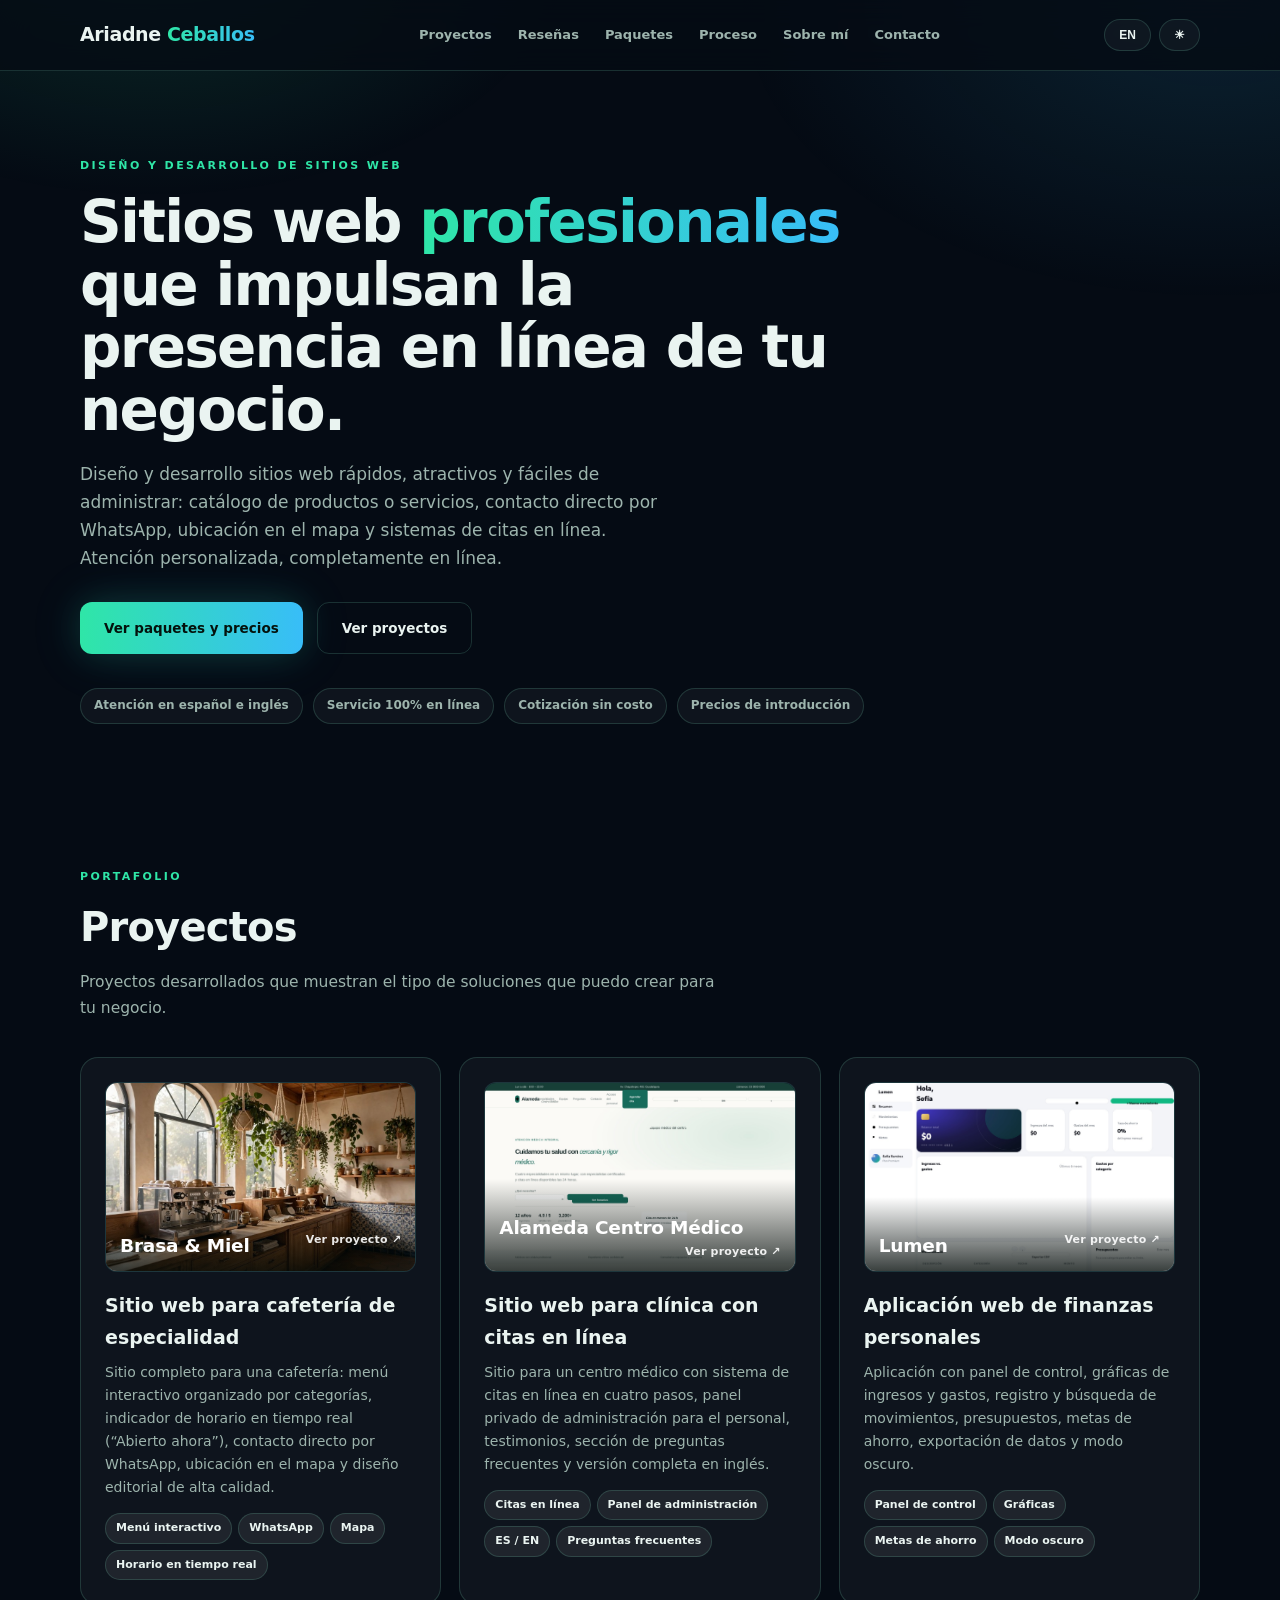
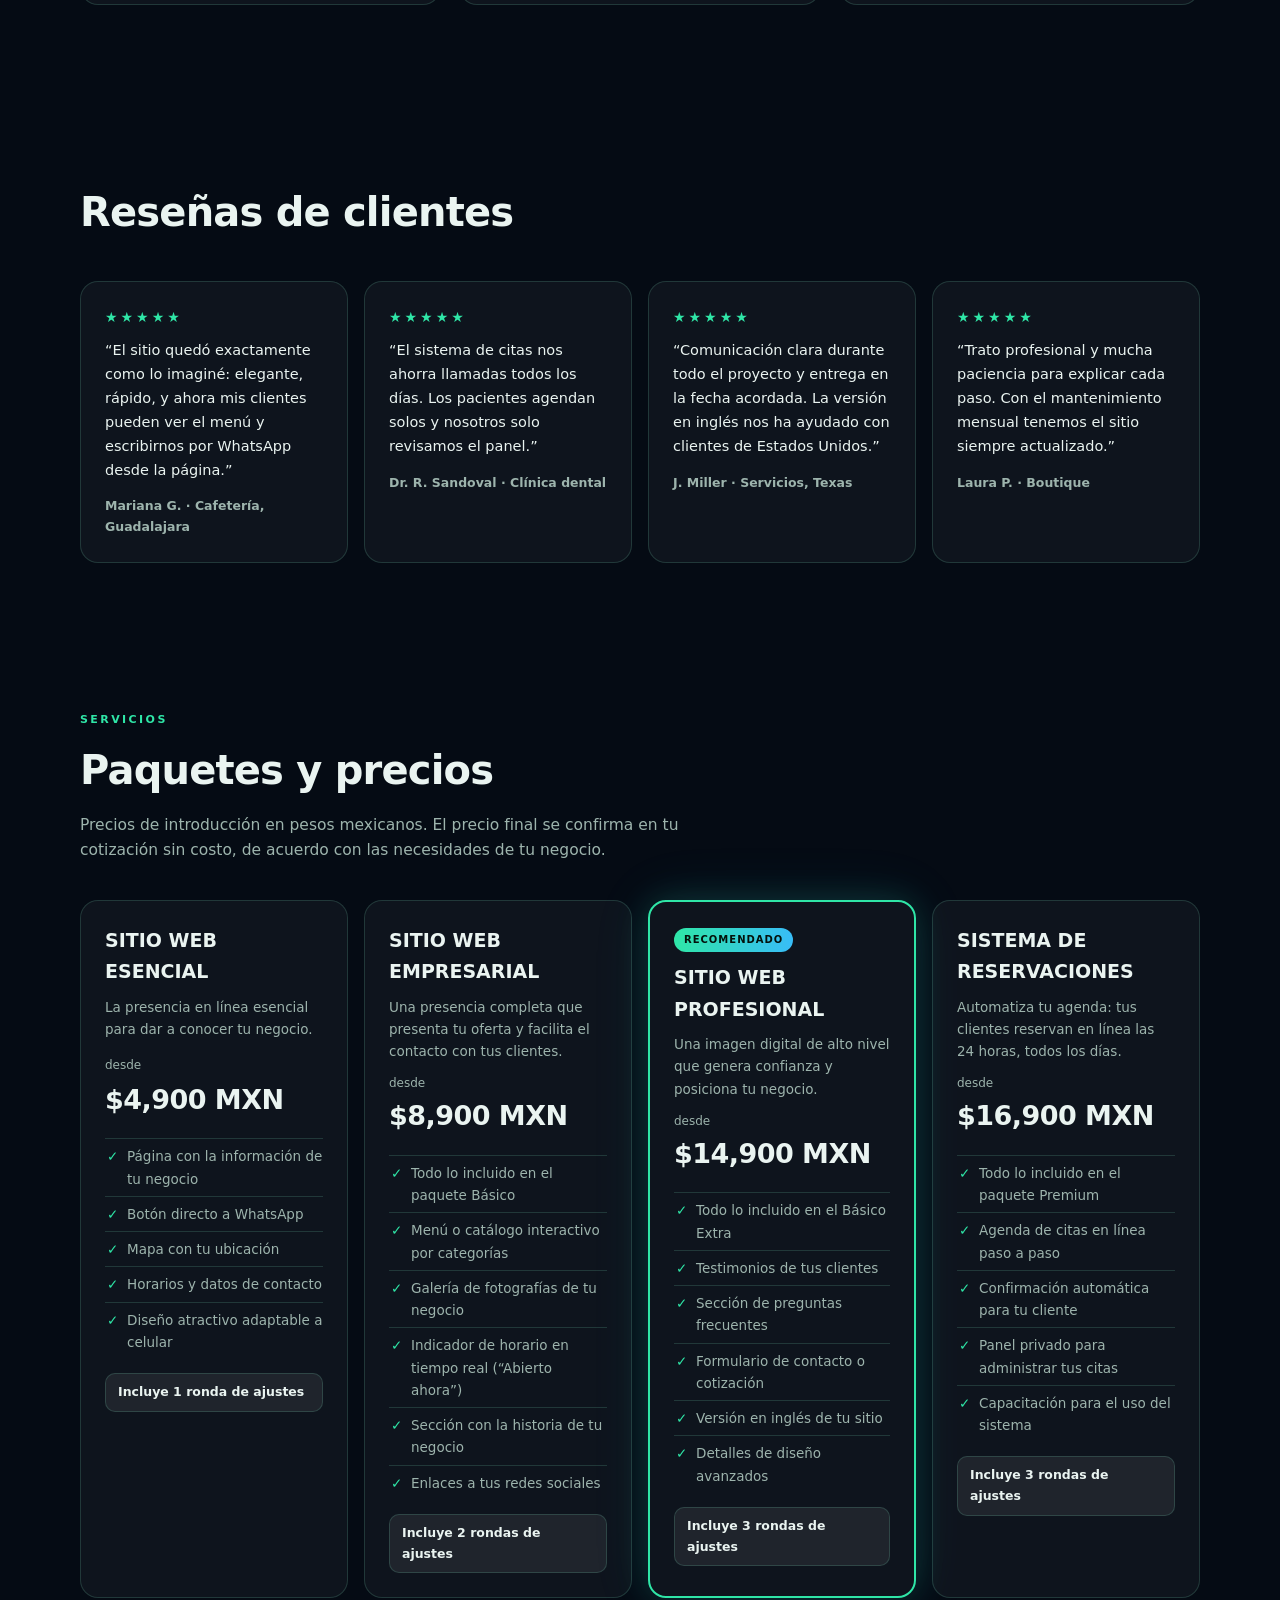
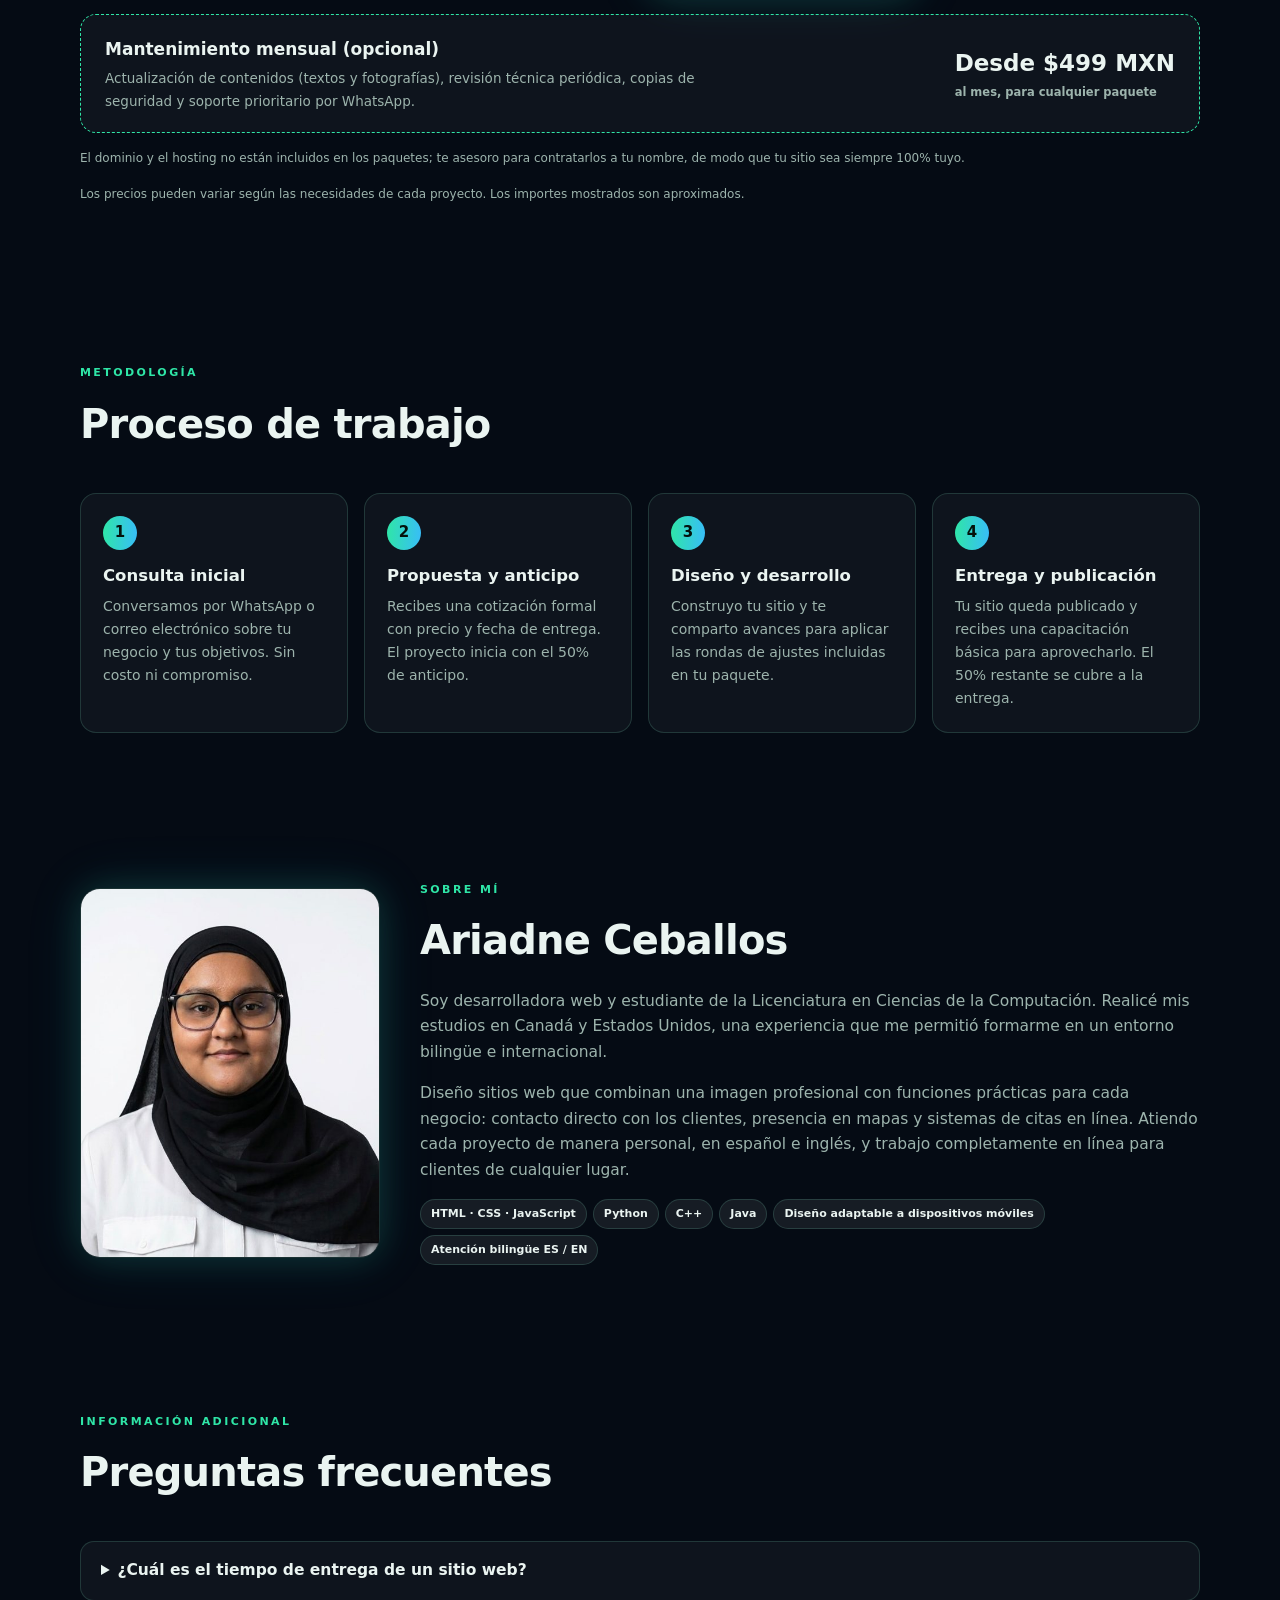
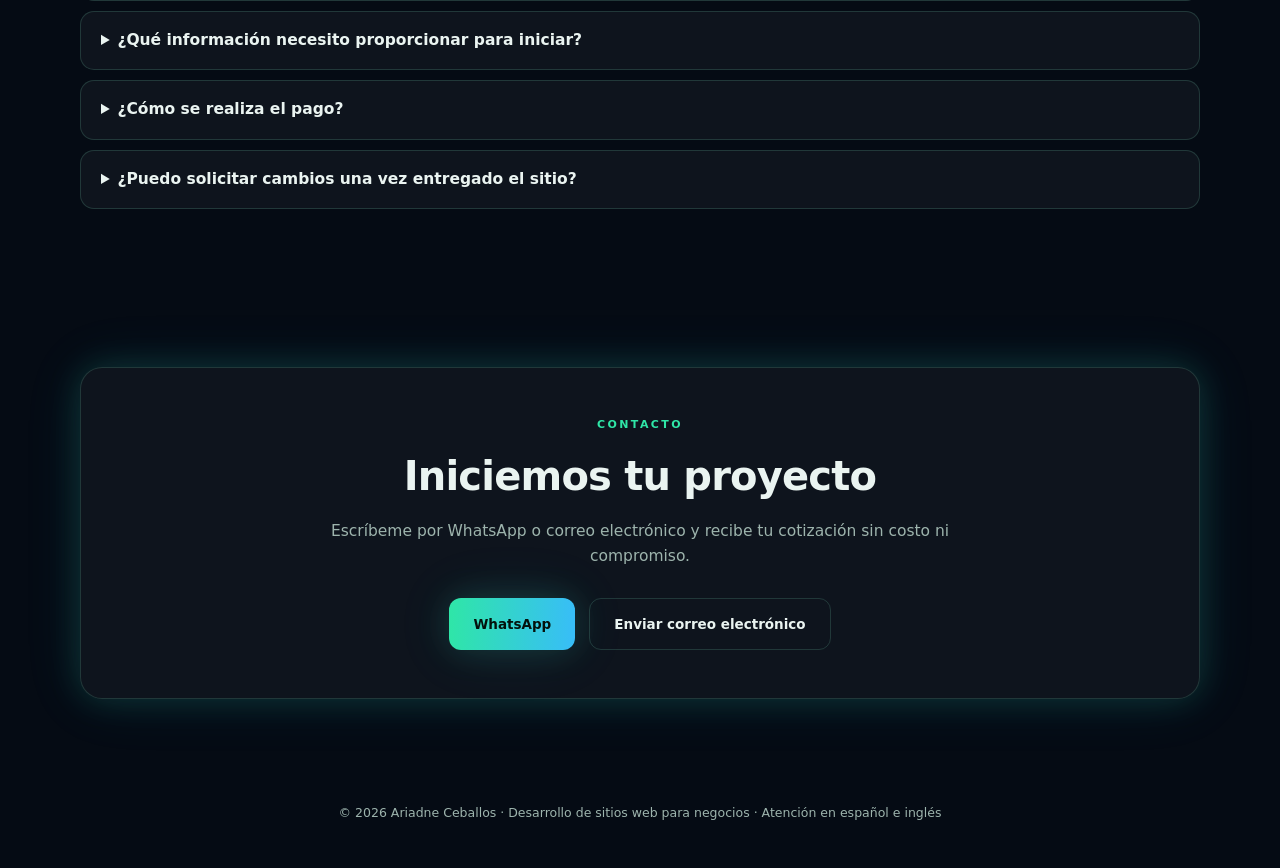
==== commit ef5eec55: "Precios reales México: 4,900 / 8,900 / 14,900 / 16,900" ====
--- a/index.html
+++ b/index.html
@@ -261,7 +261,7 @@
     <article class="card price">
       <h3 data-i="k1_h">SITIO WEB ESENCIAL</h3>
       <p class="ley" data-i="k1_l">La presencia en línea esencial para dar a conocer tu negocio.</p>
-      <div><span class="from" data-i="from">desde</span></div><div class="amount" data-i="pr1">$3,500 MXN</div>
+      <div><span class="from" data-i="from">desde</span></div><div class="amount" data-i="pr1">$4,900 MXN</div>
       <ul>
         <li data-i="k1_1">Página con la información de tu negocio</li>
         <li data-i="k1_2">Botón directo a WhatsApp</li>
@@ -274,7 +274,7 @@
     <article class="card price">
       <h3 data-i="k2_h">SITIO WEB EMPRESARIAL</h3>
       <p class="ley" data-i="k2_l">Una presencia completa que presenta tu oferta y facilita el contacto con tus clientes.</p>
-      <div class="from" data-i="from">desde</div><div class="amount" data-i="pr2">$5,900 MXN</div>
+      <div class="from" data-i="from">desde</div><div class="amount" data-i="pr2">$8,900 MXN</div>
       <ul>
         <li data-i="k2_1">Todo lo incluido en el paquete Básico</li>
         <li data-i="k2_2">Menú o catálogo interactivo por categorías</li>
@@ -289,7 +289,7 @@
       <span class="tag" data-i="rec">Recomendado</span>
       <h3 data-i="k3_h">SITIO WEB PROFESIONAL</h3>
       <p class="ley" data-i="k3_l">Una imagen digital de alto nivel que genera confianza y posiciona tu negocio.</p>
-      <div class="from" data-i="from">desde</div><div class="amount" data-i="pr3">$8,900 MXN</div>
+      <div class="from" data-i="from">desde</div><div class="amount" data-i="pr3">$14,900 MXN</div>
       <ul>
         <li data-i="k3_1">Todo lo incluido en el Básico Extra</li>
         <li data-i="k3_2">Testimonios de tus clientes</li>
@@ -303,7 +303,7 @@
     <article class="card price">
       <h3 data-i="k4_h">SISTEMA DE RESERVACIONES</h3>
       <p class="ley" data-i="k4_l">Automatiza tu agenda: tus clientes reservan en línea las 24 horas, todos los días.</p>
-      <div class="from" data-i="from">desde</div><div class="amount" data-i="pr4">$9,900 MXN</div>
+      <div class="from" data-i="from">desde</div><div class="amount" data-i="pr4">$16,900 MXN</div>
       <ul>
         <li data-i="k4_1">Todo lo incluido en el paquete Premium</li>
         <li data-i="k4_2">Agenda de citas en línea paso a paso</li>
@@ -319,7 +319,7 @@
       <h3 data-i="m_h">Mantenimiento mensual (opcional)</h3>
       <p data-i="m_p">Actualización de contenidos (textos y fotografías), revisión técnica periódica, copias de seguridad y soporte prioritario por WhatsApp.</p>
     </div>
-    <div class="mamount"><span data-i="mntp">Desde $350 MXN</span><small data-i="m_per">al mes, para cualquier paquete</small></div>
+    <div class="mamount"><span data-i="mntp">Desde $499 MXN</span><small data-i="m_per">al mes, para cualquier paquete</small></div>
   </div>
   <p class="note" data-i="pk_n">El dominio y el hosting no están incluidos en los paquetes; te asesoro para contratarlos a tu nombre, de modo que tu sitio sea siempre 100% tuyo.</p>
   <p class="note" data-i="pk_prices">Los precios pueden variar según las necesidades de cada proyecto. Los importes mostrados son aproximados.</p>
@@ -377,7 +377,7 @@
 es:{nav_p:"Proyectos",nav_r:"Reseñas",nav_pk:"Paquetes",nav_pr:"Proceso",nav_a:"Sobre mí",nav_c:"Contacto",
 hero_e:"Diseño y desarrollo de sitios web",hero_h:"Sitios web <span class='g'>profesionales</span> que impulsan la presencia en línea de tu negocio.",hero_p:"Diseño y desarrollo sitios web rápidos, atractivos y fáciles de administrar: catálogo de productos o servicios, contacto directo por WhatsApp, ubicación en el mapa y sistemas de citas en línea. Atención personalizada, completamente en línea.",hero_b1:"Ver paquetes y precios",hero_b2:"Ver proyectos",bd1:"Atención en español e inglés",bd2:"Servicio 100% en línea",bd3:"Cotización sin costo",bd4:"Precios de introducción",
 pj_e:"Portafolio",pj_h:"Proyectos",pj_s:"Proyectos desarrollados que muestran el tipo de soluciones que puedo crear para tu negocio.",p1_h:"Sitio web para cafetería de especialidad",p1_p:"Sitio completo para una cafetería: menú interactivo organizado por categorías, indicador de horario en tiempo real (“Abierto ahora”), contacto directo por WhatsApp, ubicación en el mapa y diseño editorial de alta calidad.",c_menu:"Menú interactivo",c_map:"Mapa",c_open:"Horario en tiempo real",p2_h:"Sitio web para clínica con citas en línea",p2_p:"Sitio para un centro médico con sistema de citas en línea en cuatro pasos, panel privado de administración para el personal, testimonios, sección de preguntas frecuentes y versión completa en inglés.",c_book:"Citas en línea",c_panel:"Panel de administración",c_faq:"Preguntas frecuentes",p3_h:"Aplicación web de finanzas personales",p3_p:"Aplicación con panel de control, gráficas de ingresos y gastos, registro y búsqueda de movimientos, presupuestos, metas de ahorro, exportación de datos y modo oscuro.",c_dash:"Panel de control",c_charts:"Gráficas",c_goals:"Metas de ahorro",c_dark:"Modo oscuro",
-pk_e:"Servicios",pk_h:"Paquetes y precios",pr1:"$3,500 MXN",pr2:"$5,900 MXN",pr3:"$8,900 MXN",pr4:"$9,900 MXN",mntp:"Desde $350 MXN",pk_s:"Precios de introducción en pesos mexicanos. El precio final se confirma en tu cotización sin costo, de acuerdo con las necesidades de tu negocio.",from:"desde",rec:"Recomendado",k1_h:"SITIO WEB ESENCIAL",k1_l:"La presencia en línea esencial para dar a conocer tu negocio.",k1_1:"Página con la información de tu negocio",k1_2:"Botón directo a WhatsApp",k1_3:"Mapa con tu ubicación",k1_4:"Horarios y datos de contacto",k1_5:"Diseño atractivo adaptable a celular",r1:"Incluye 1 ronda de ajustes",k2_h:"SITIO WEB EMPRESARIAL",k3_h:"SITIO WEB PROFESIONAL",k2_l:"Una presencia completa que presenta tu oferta y facilita el contacto con tus clientes.",k2_1:"Todo lo incluido en el Sitio Web Esencial",k2_2:"Menú o catálogo interactivo por categorías",k2_3:"Galería de fotografías de tu negocio",k2_4:"Indicador de horario en tiempo real (“Abierto ahora”)",k2_5:"Sección con la historia de tu negocio",k2_6:"Enlaces a tus redes sociales",r2:"Incluye 2 rondas de ajustes",k3_l:"Una imagen digital de alto nivel que genera confianza y posiciona tu negocio.",k3_1:"Todo lo incluido en el Sitio Web Empresarial",k3_2:"Testimonios de tus clientes",k3_3:"Sección de preguntas frecuentes",k3_4:"Formulario de contacto o cotización",k3_5:"Versión en inglés de tu sitio",k3_6:"Detalles de diseño avanzados",r3:"Incluye 3 rondas de ajustes",k4_h:"SISTEMA DE RESERVACIONES",k4_l:"Automatiza tu agenda: tus clientes reservan en línea las 24 horas, todos los días.",k4_1:"Todo lo incluido en el Sitio Web Profesional",k4_2:"Agenda de citas en línea paso a paso",k4_3:"Confirmación automática para tu cliente",k4_4:"Panel privado para administrar tus citas",k4_5:"Capacitación para el uso del sistema",r4:"Incluye 3 rondas de ajustes",m_h:"Mantenimiento mensual (opcional)",m_p:"Actualización de contenidos (textos y fotografías), revisión técnica periódica, copias de seguridad y soporte prioritario por WhatsApp.",m_per:"al mes, para cualquier paquete",pk_n:"El dominio y el hosting no están incluidos en los paquetes; te asesoro para contratarlos a tu nombre, de modo que tu sitio sea siempre 100% tuyo.",pk_prices:"Los precios pueden variar según las necesidades de cada proyecto. Los importes mostrados son aproximados.",
+pk_e:"Servicios",pk_h:"Paquetes y precios",pr1:"$4,900 MXN",pr2:"$8,900 MXN",pr3:"$14,900 MXN",pr4:"$16,900 MXN",mntp:"Desde $499 MXN",pk_s:"Precios de introducción en pesos mexicanos. El precio final se confirma en tu cotización sin costo, de acuerdo con las necesidades de tu negocio.",from:"desde",rec:"Recomendado",k1_h:"SITIO WEB ESENCIAL",k1_l:"La presencia en línea esencial para dar a conocer tu negocio.",k1_1:"Página con la información de tu negocio",k1_2:"Botón directo a WhatsApp",k1_3:"Mapa con tu ubicación",k1_4:"Horarios y datos de contacto",k1_5:"Diseño atractivo adaptable a celular",r1:"Incluye 1 ronda de ajustes",k2_h:"SITIO WEB EMPRESARIAL",k3_h:"SITIO WEB PROFESIONAL",k2_l:"Una presencia completa que presenta tu oferta y facilita el contacto con tus clientes.",k2_1:"Todo lo incluido en el Sitio Web Esencial",k2_2:"Menú o catálogo interactivo por categorías",k2_3:"Galería de fotografías de tu negocio",k2_4:"Indicador de horario en tiempo real (“Abierto ahora”)",k2_5:"Sección con la historia de tu negocio",k2_6:"Enlaces a tus redes sociales",r2:"Incluye 2 rondas de ajustes",k3_l:"Una imagen digital de alto nivel que genera confianza y posiciona tu negocio.",k3_1:"Todo lo incluido en el Sitio Web Empresarial",k3_2:"Testimonios de tus clientes",k3_3:"Sección de preguntas frecuentes",k3_4:"Formulario de contacto o cotización",k3_5:"Versión en inglés de tu sitio",k3_6:"Detalles de diseño avanzados",r3:"Incluye 3 rondas de ajustes",k4_h:"SISTEMA DE RESERVACIONES",k4_l:"Automatiza tu agenda: tus clientes reservan en línea las 24 horas, todos los días.",k4_1:"Todo lo incluido en el Sitio Web Profesional",k4_2:"Agenda de citas en línea paso a paso",k4_3:"Confirmación automática para tu cliente",k4_4:"Panel privado para administrar tus citas",k4_5:"Capacitación para el uso del sistema",r4:"Incluye 3 rondas de ajustes",m_h:"Mantenimiento mensual (opcional)",m_p:"Actualización de contenidos (textos y fotografías), revisión técnica periódica, copias de seguridad y soporte prioritario por WhatsApp.",m_per:"al mes, para cualquier paquete",pk_n:"El dominio y el hosting no están incluidos en los paquetes; te asesoro para contratarlos a tu nombre, de modo que tu sitio sea siempre 100% tuyo.",pk_prices:"Los precios pueden variar según las necesidades de cada proyecto. Los importes mostrados son aproximados.",
 pr_e:"Metodología",pr_h:"Proceso de trabajo",s1_h:"Consulta inicial",s1_p:"Conversamos por WhatsApp o correo electrónico sobre tu negocio y tus objetivos. Sin costo ni compromiso.",s2_h:"Propuesta y anticipo",s2_p:"Recibes una cotización formal con precio y fecha de entrega. El proyecto inicia con el 50% de anticipo.",s3_h:"Diseño y desarrollo",s3_p:"Construyo tu sitio y te comparto avances para aplicar las rondas de ajustes incluidas en tu paquete.",s4_h:"Entrega y publicación",s4_p:"Tu sitio queda publicado y recibes una capacitación básica para aprovecharlo. El 50% restante se cubre a la entrega.",
 ab_e:"Sobre mí",ab_h:"Ariadne Ceballos",ab_p1:"Soy desarrolladora web y estudiante de la Licenciatura en Ciencias de la Computación. Realicé mis estudios en Canadá y Estados Unidos, una experiencia que me permitió formarme en un entorno bilingüe e internacional.",ab_p2:"Diseño sitios web que combinan una imagen profesional con funciones prácticas para cada negocio: contacto directo con los clientes, presencia en mapas y sistemas de citas en línea. Atiendo cada proyecto de manera personal, en español e inglés, y trabajo completamente en línea para clientes de cualquier lugar.",ab_c1:"Diseño adaptable a dispositivos móviles",ab_c2:"Atención bilingüe ES / EN",
 fq_e:"Información adicional",fq_h:"Preguntas frecuentes",faq_q1:"¿Cuál es el tiempo de entrega de un sitio web?",faq_a1:"Depende del paquete contratado: los sitios sencillos requieren pocos días y los sistemas de citas un plazo mayor. Tu cotización incluye la fecha de entrega comprometida.",faq_q2:"¿Qué información necesito proporcionar para iniciar?",faq_a2:"El nombre y el logotipo de tu negocio (si cuentas con uno), los textos o la información para redactarlos en conjunto, fotografías y tus datos de contacto. Te acompaño durante todo el proceso.",faq_q3:"¿Cómo se realiza el pago?",faq_a3:"50% de anticipo para iniciar el proyecto y 50% contra entrega, con el sitio ya publicado. El método de pago se acuerda en la cotización.",faq_q4:"¿Puedo solicitar cambios una vez entregado el sitio?",faq_a4:"Sí. Cada paquete incluye rondas de ajustes durante el desarrollo, y posteriormente puedes contratar el mantenimiento mensual para actualizaciones continuas.",
@@ -385,7 +385,7 @@
 en:{nav_p:"Projects",nav_r:"Reviews",nav_pk:"Packages",nav_pr:"Process",nav_a:"About me",nav_c:"Contact",
 hero_e:"Website design & development",hero_h:"<span class='g'>Professional</span> websites that strengthen your business's online presence.",hero_p:"I design and develop fast, attractive, easy-to-manage websites: product or service catalogs, direct WhatsApp contact, map location, and online booking systems. Personalized service, fully online.",hero_b1:"See packages & prices",hero_b2:"View projects",bd1:"Service in Spanish & English",bd2:"100% online service",bd3:"Free quote",bd4:"Introductory pricing",
 pj_e:"Portfolio",pj_h:"Projects",pj_s:"Completed projects that show the kind of solutions I can build for your business.",p1_h:"Website for a specialty coffee shop",p1_p:"Complete website for a café: interactive menu organized by category, real-time opening-hours indicator (“Open now”), direct WhatsApp contact, map location, and high-quality editorial design.",c_menu:"Interactive menu",c_map:"Map",c_open:"Real-time hours",p2_h:"Clinic website with online booking",p2_p:"Website for a medical center with a four-step online booking system, a private administration panel for staff, testimonials, an FAQ section, and a full English version.",c_book:"Online booking",c_panel:"Admin panel",c_faq:"FAQ",p3_h:"Personal finance web application",p3_p:"Application with a control dashboard, income and expense charts, transaction records and search, budgets, savings goals, data export, and dark mode.",c_dash:"Dashboard",c_charts:"Charts",c_goals:"Savings goals",c_dark:"Dark mode",
-pk_e:"Services",pk_h:"Packages & prices",pr1:"$199 USD",pr2:"$319 USD",pr3:"$479 USD",pr4:"$549 USD",mntp:"From $20 USD",pk_s:"Introductory prices in US dollars (USD). Your final price is confirmed in your free quote, according to your business's needs.",from:"from",rec:"Recommended",k1_h:"STARTER WEBSITE",k1_l:"The essential online presence to introduce your business.",k1_1:"A page with your business information",k1_2:"Direct WhatsApp button",k1_3:"Map with your location",k1_4:"Opening hours and contact details",k1_5:"Attractive design that adapts to mobile phones",r1:"Includes 1 round of revisions",k2_h:"BUSINESS WEBSITE",k3_h:"PROFESSIONAL WEBSITE",k2_l:"A complete presence that showcases your offering and makes it easy for customers to reach you.",k2_1:"Everything included in the Starter Website",k2_2:"Interactive menu or catalog by category",k2_3:"Photo gallery of your business",k2_4:"Real-time opening-hours indicator (“Open now”)",k2_5:"A section with your business's story",k2_6:"Links to your social media",r2:"Includes 2 rounds of revisions",k3_l:"A high-level digital image that builds trust and positions your business.",k3_1:"Everything included in the Business Website",k3_2:"Customer testimonials",k3_3:"FAQ section",k3_4:"Contact or quote form",k3_5:"English version of your website",k3_6:"Advanced design details",r3:"Includes 3 rounds of revisions",k4_h:"BOOKING & MANAGEMENT SYSTEM",k4_l:"Automate your schedule: your customers book online 24 hours a day, every day.",k4_1:"Everything included in the Professional Website",k4_2:"Step-by-step online appointment booking",k4_3:"Automatic confirmation for your customer",k4_4:"Private panel to manage your appointments",k4_5:"Training on how to use the system",r4:"Includes 3 rounds of revisions",m_h:"Monthly maintenance (optional)",m_p:"Content updates (text and photographs), periodic technical review, backups, and priority support via WhatsApp.",m_per:"per month, for any package",pk_n:"Domain and hosting are not included in the packages; I can guide you through purchasing them in your own name, so your website remains yours.",pk_prices:"Prices may vary depending on each project’s needs. The amounts shown are estimates.",
+pk_e:"Services",pk_h:"Packages & prices",pr1:"$269 USD",pr2:"$479 USD",pr3:"$799 USD",pr4:"$899 USD",mntp:"From $29 USD",pk_s:"Introductory prices in US dollars (USD). Your final price is confirmed in your free quote, according to your business's needs.",from:"from",rec:"Recommended",k1_h:"STARTER WEBSITE",k1_l:"The essential online presence to introduce your business.",k1_1:"A page with your business information",k1_2:"Direct WhatsApp button",k1_3:"Map with your location",k1_4:"Opening hours and contact details",k1_5:"Attractive design that adapts to mobile phones",r1:"Includes 1 round of revisions",k2_h:"BUSINESS WEBSITE",k3_h:"PROFESSIONAL WEBSITE",k2_l:"A complete presence that showcases your offering and makes it easy for customers to reach you.",k2_1:"Everything included in the Starter Website",k2_2:"Interactive menu or catalog by category",k2_3:"Photo gallery of your business",k2_4:"Real-time opening-hours indicator (“Open now”)",k2_5:"A section with your business's story",k2_6:"Links to your social media",r2:"Includes 2 rounds of revisions",k3_l:"A high-level digital image that builds trust and positions your business.",k3_1:"Everything included in the Business Website",k3_2:"Customer testimonials",k3_3:"FAQ section",k3_4:"Contact or quote form",k3_5:"English version of your website",k3_6:"Advanced design details",r3:"Includes 3 rounds of revisions",k4_h:"BOOKING & MANAGEMENT SYSTEM",k4_l:"Automate your schedule: your customers book online 24 hours a day, every day.",k4_1:"Everything included in the Professional Website",k4_2:"Step-by-step online appointment booking",k4_3:"Automatic confirmation for your customer",k4_4:"Private panel to manage your appointments",k4_5:"Training on how to use the system",r4:"Includes 3 rounds of revisions",m_h:"Monthly maintenance (optional)",m_p:"Content updates (text and photographs), periodic technical review, backups, and priority support via WhatsApp.",m_per:"per month, for any package",pk_n:"Domain and hosting are not included in the packages; I can guide you through purchasing them in your own name, so your website remains yours.",pk_prices:"Prices may vary depending on each project’s needs. The amounts shown are estimates.",
 pr_e:"Methodology",pr_h:"Work process",s1_h:"Initial consultation",s1_p:"We talk via WhatsApp or email about your business and your goals. Free of charge and with no obligation.",s2_h:"Proposal & deposit",s2_p:"You receive a formal quote with the price and delivery date. The project starts with a 50% deposit.",s3_h:"Design & development",s3_p:"I build your website and share progress so we can apply the revision rounds included in your package.",s4_h:"Delivery & launch",s4_p:"Your website goes live and you receive basic training to make the most of it. The remaining 50% is due upon delivery.",
 ab_e:"About me",ab_h:"Ariadne Ceballos",ab_p1:"I am a web developer and a Bachelor's student in Computer Science. I completed my studies in Canada and the United States, an experience that allowed me to train in a bilingual, international environment.",ab_p2:"I design websites that combine a professional image with practical features for each business: direct customer contact, map presence, and online booking systems. I personally handle every project, in Spanish and English, and I work fully online for clients anywhere.",ab_c1:"Design adaptable to mobile devices",ab_c2:"Bilingual service ES / EN",
 fq_e:"Additional information",fq_h:"Frequently asked questions",faq_q1:"What is the delivery time for a website?",faq_a1:"It depends on the package: simple websites require a few days, while booking systems take longer. Your quote includes the committed delivery date.",faq_q2:"What information do I need to provide to get started?",faq_a2:"Your business name and logo (if you have one), the texts or the information to write them together, photographs, and your contact details. I accompany you throughout the entire process.",faq_q3:"How is payment made?",faq_a3:"50% deposit to start the project and 50% upon delivery, with the website already published. The payment method is agreed upon in the quote.",faq_q4:"Can I request changes after the website is delivered?",faq_a4:"Yes. Each package includes revision rounds during development, and afterwards you can contract monthly maintenance for ongoing updates.",
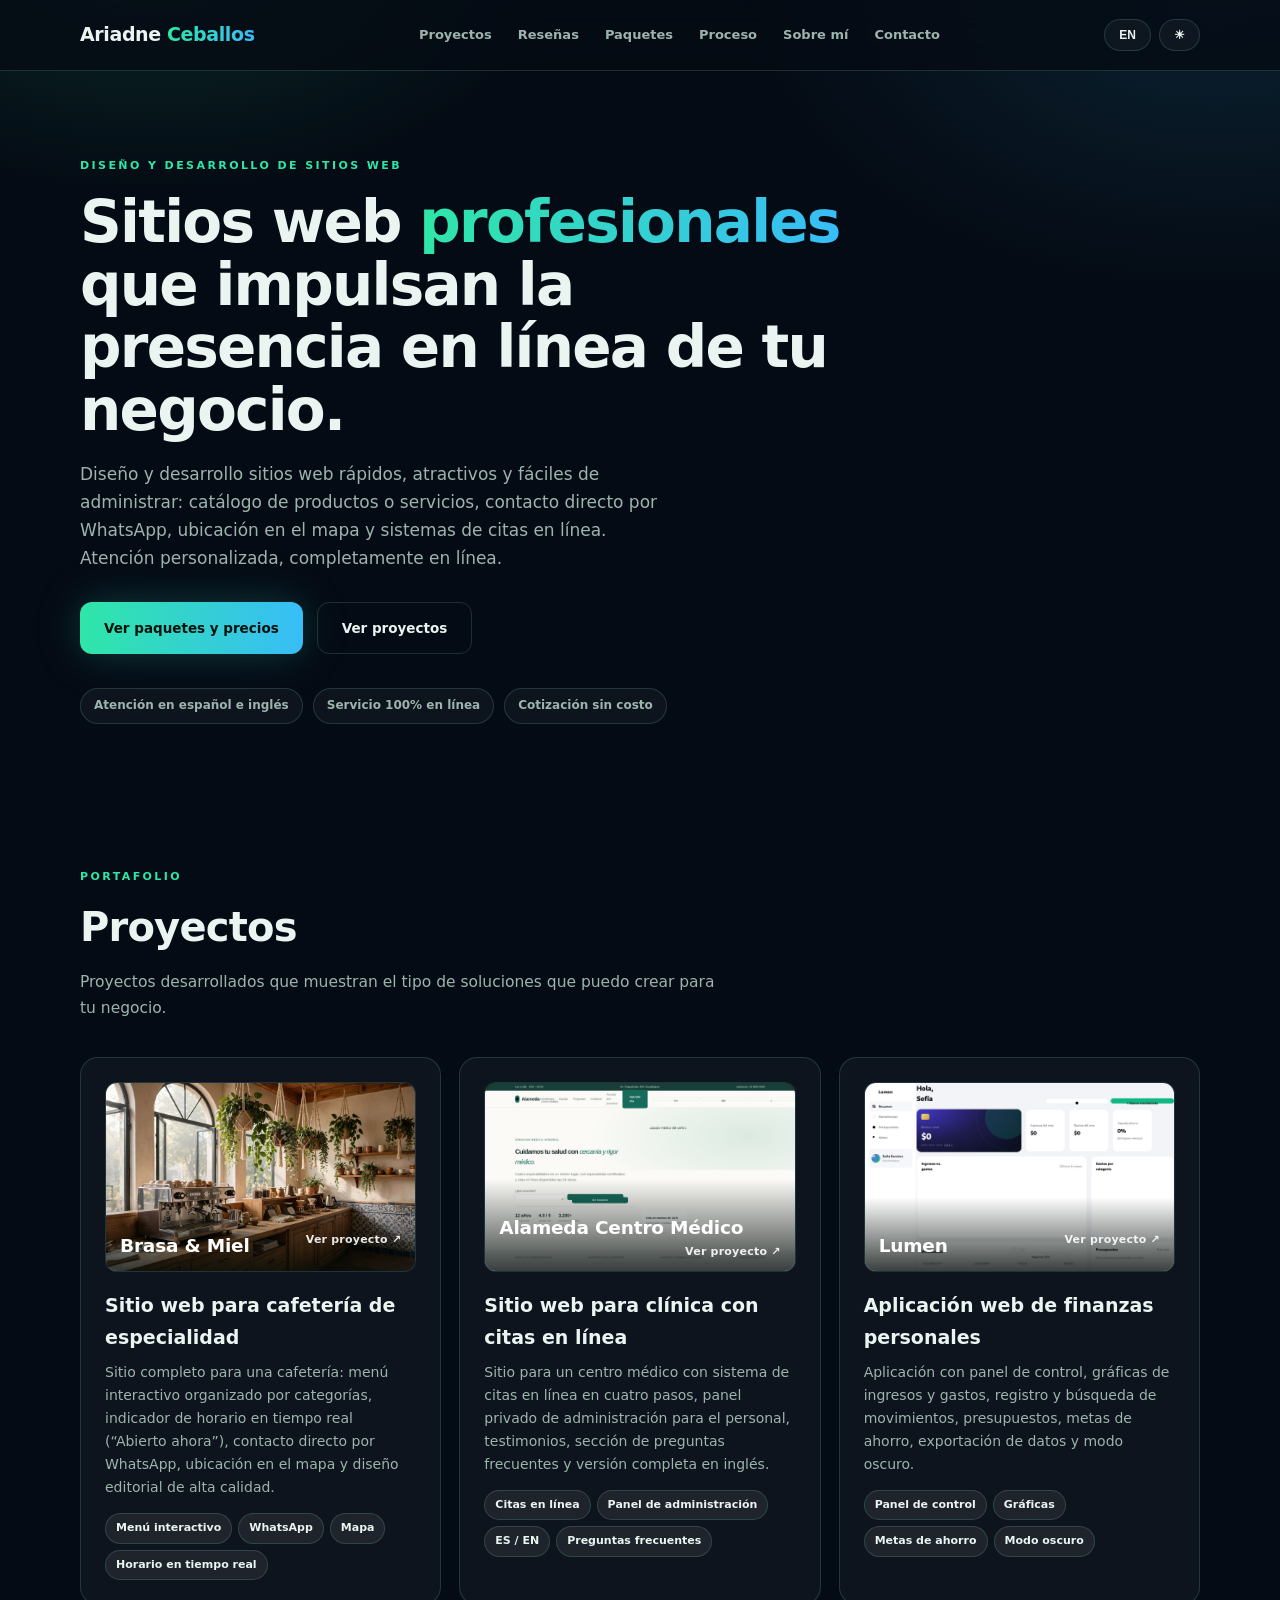
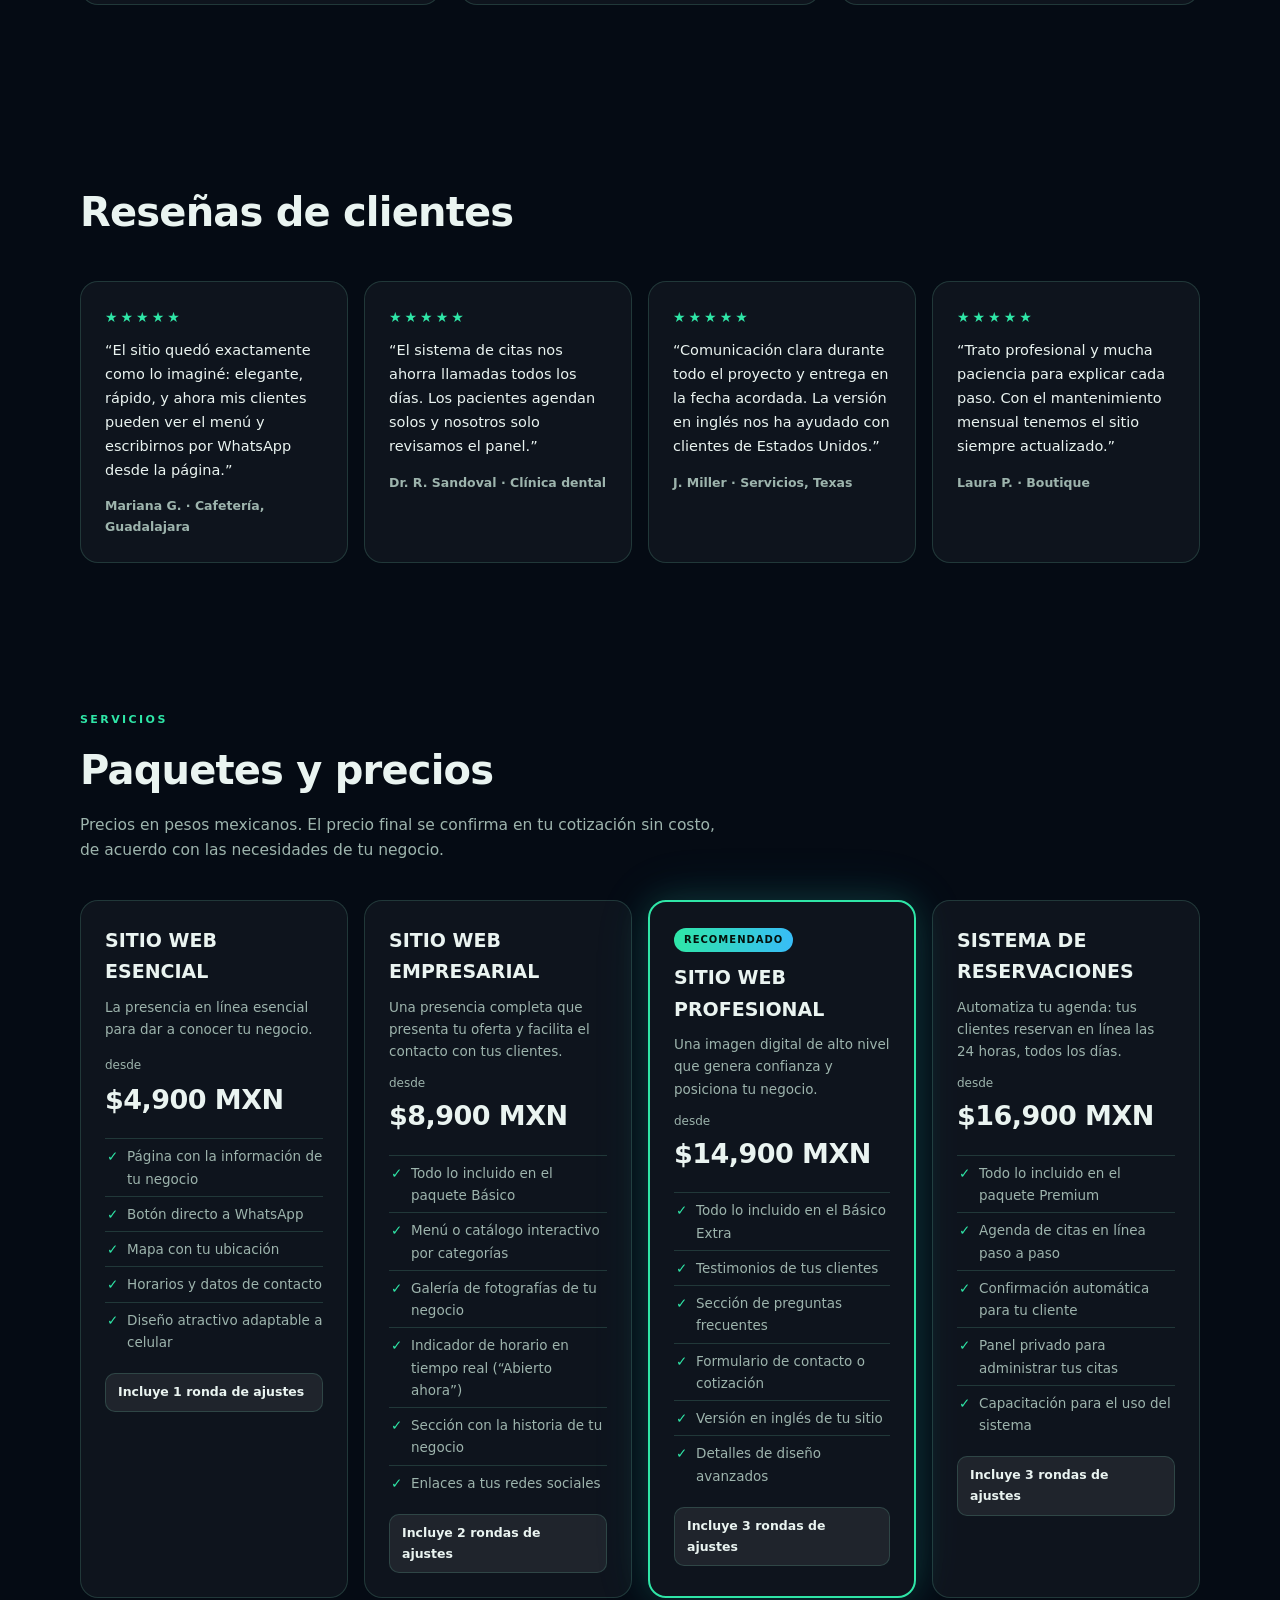
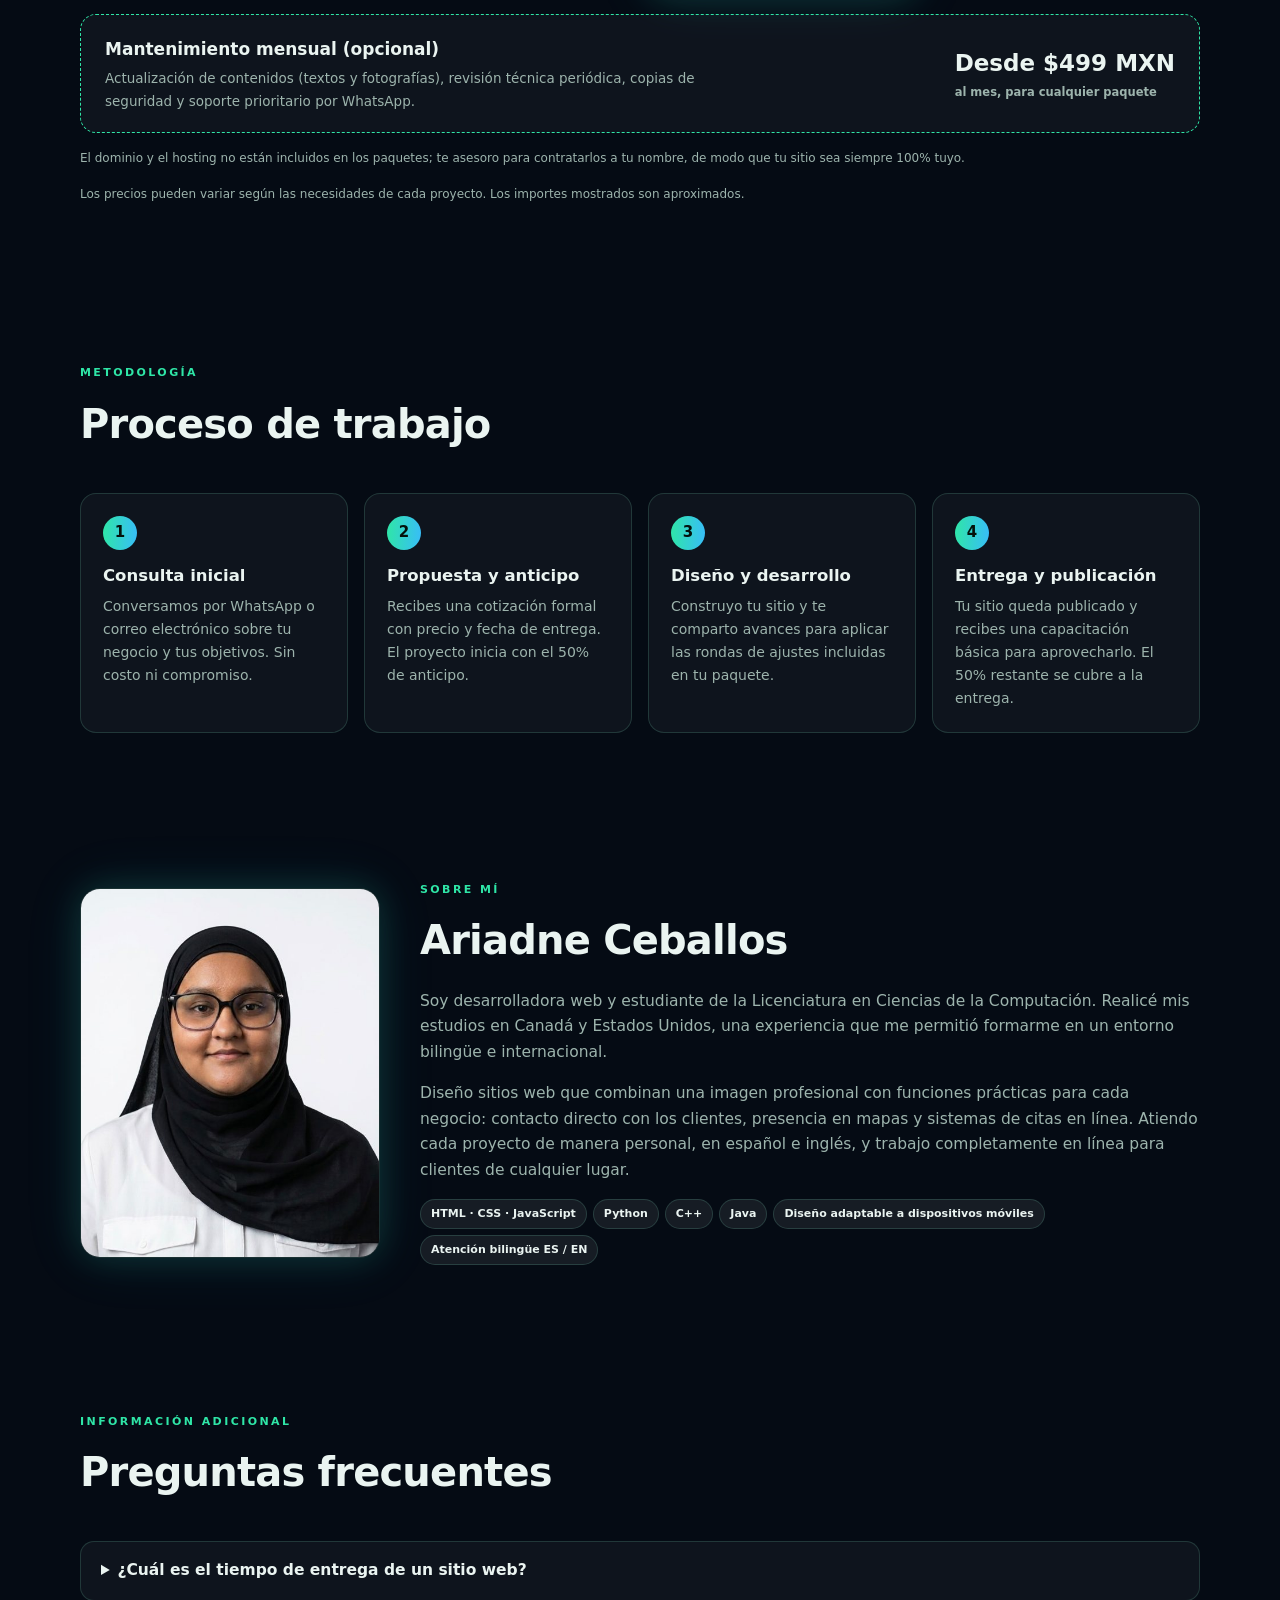
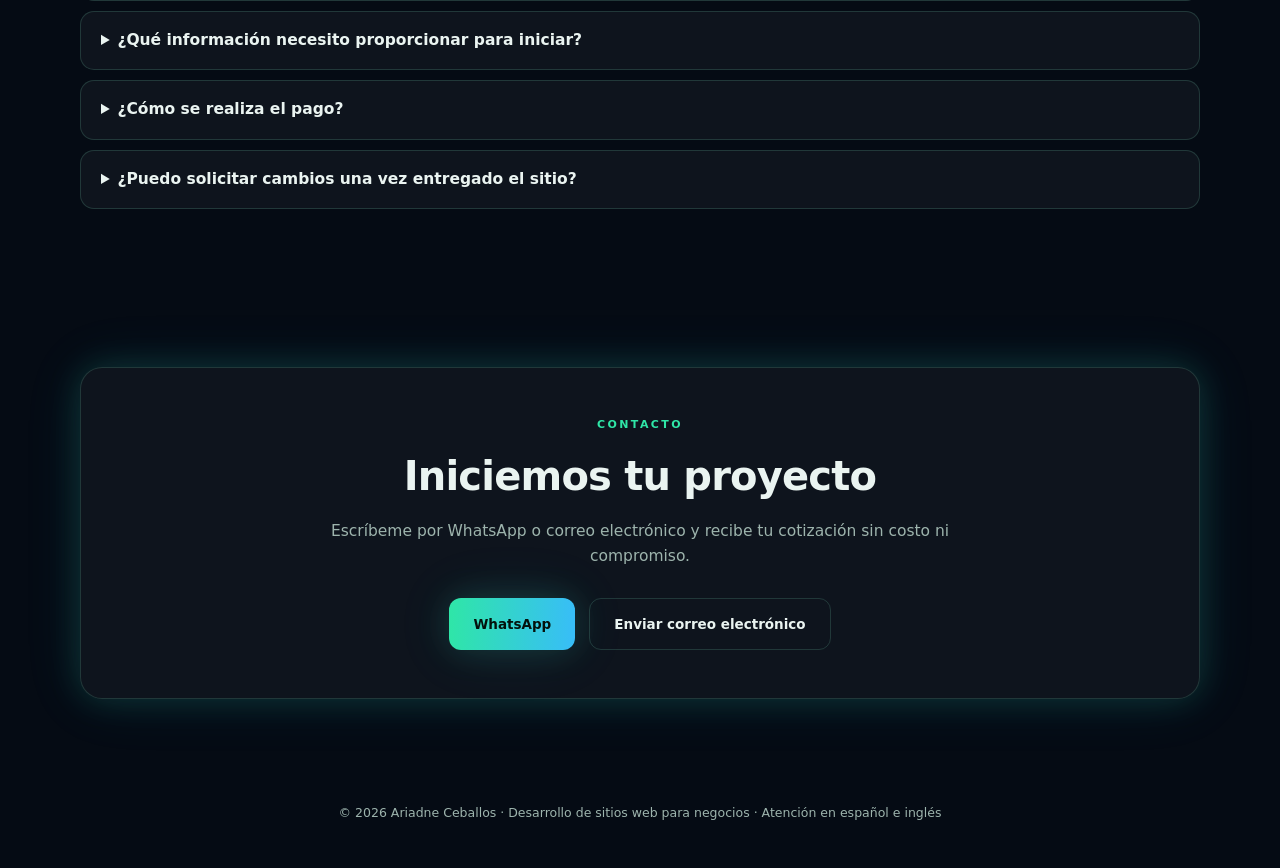
==== commit be31988d: "Quitar texto de precios de introducción" ====
--- a/index.html
+++ b/index.html
@@ -211,7 +211,7 @@
     <span class="badge" data-i="bd1">Atención en español e inglés</span>
     <span class="badge" data-i="bd2">Servicio 100% en línea</span>
     <span class="badge" data-i="bd3">Cotización sin costo</span>
-    <span class="badge" data-i="bd4">Precios de introducción</span>
+    
   </div>
 </div></section>
 
@@ -256,7 +256,7 @@
 <section id="paquetes"><div class="wrap">
   <div class="eyebrow" data-i="pk_e">Servicios</div>
   <h2 data-i="pk_h">Paquetes y precios</h2>
-  <p class="sub" data-i="pk_s">Precios de introducción en pesos mexicanos. El precio final se confirma en tu cotización sin costo, de acuerdo con las necesidades de tu negocio.</p>
+  <p class="sub" data-i="pk_s">Precios en pesos mexicanos. El precio final se confirma en tu cotización sin costo, de acuerdo con las necesidades de tu negocio.</p>
   <div class="grid4">
     <article class="card price">
       <h3 data-i="k1_h">SITIO WEB ESENCIAL</h3>
@@ -375,17 +375,17 @@
 <script>
 const T = {
 es:{nav_p:"Proyectos",nav_r:"Reseñas",nav_pk:"Paquetes",nav_pr:"Proceso",nav_a:"Sobre mí",nav_c:"Contacto",
-hero_e:"Diseño y desarrollo de sitios web",hero_h:"Sitios web <span class='g'>profesionales</span> que impulsan la presencia en línea de tu negocio.",hero_p:"Diseño y desarrollo sitios web rápidos, atractivos y fáciles de administrar: catálogo de productos o servicios, contacto directo por WhatsApp, ubicación en el mapa y sistemas de citas en línea. Atención personalizada, completamente en línea.",hero_b1:"Ver paquetes y precios",hero_b2:"Ver proyectos",bd1:"Atención en español e inglés",bd2:"Servicio 100% en línea",bd3:"Cotización sin costo",bd4:"Precios de introducción",
+hero_e:"Diseño y desarrollo de sitios web",hero_h:"Sitios web <span class='g'>profesionales</span> que impulsan la presencia en línea de tu negocio.",hero_p:"Diseño y desarrollo sitios web rápidos, atractivos y fáciles de administrar: catálogo de productos o servicios, contacto directo por WhatsApp, ubicación en el mapa y sistemas de citas en línea. Atención personalizada, completamente en línea.",hero_b1:"Ver paquetes y precios",hero_b2:"Ver proyectos",bd1:"Atención en español e inglés",bd2:"Servicio 100% en línea",bd3:"Cotización sin costo",
 pj_e:"Portafolio",pj_h:"Proyectos",pj_s:"Proyectos desarrollados que muestran el tipo de soluciones que puedo crear para tu negocio.",p1_h:"Sitio web para cafetería de especialidad",p1_p:"Sitio completo para una cafetería: menú interactivo organizado por categorías, indicador de horario en tiempo real (“Abierto ahora”), contacto directo por WhatsApp, ubicación en el mapa y diseño editorial de alta calidad.",c_menu:"Menú interactivo",c_map:"Mapa",c_open:"Horario en tiempo real",p2_h:"Sitio web para clínica con citas en línea",p2_p:"Sitio para un centro médico con sistema de citas en línea en cuatro pasos, panel privado de administración para el personal, testimonios, sección de preguntas frecuentes y versión completa en inglés.",c_book:"Citas en línea",c_panel:"Panel de administración",c_faq:"Preguntas frecuentes",p3_h:"Aplicación web de finanzas personales",p3_p:"Aplicación con panel de control, gráficas de ingresos y gastos, registro y búsqueda de movimientos, presupuestos, metas de ahorro, exportación de datos y modo oscuro.",c_dash:"Panel de control",c_charts:"Gráficas",c_goals:"Metas de ahorro",c_dark:"Modo oscuro",
-pk_e:"Servicios",pk_h:"Paquetes y precios",pr1:"$4,900 MXN",pr2:"$8,900 MXN",pr3:"$14,900 MXN",pr4:"$16,900 MXN",mntp:"Desde $499 MXN",pk_s:"Precios de introducción en pesos mexicanos. El precio final se confirma en tu cotización sin costo, de acuerdo con las necesidades de tu negocio.",from:"desde",rec:"Recomendado",k1_h:"SITIO WEB ESENCIAL",k1_l:"La presencia en línea esencial para dar a conocer tu negocio.",k1_1:"Página con la información de tu negocio",k1_2:"Botón directo a WhatsApp",k1_3:"Mapa con tu ubicación",k1_4:"Horarios y datos de contacto",k1_5:"Diseño atractivo adaptable a celular",r1:"Incluye 1 ronda de ajustes",k2_h:"SITIO WEB EMPRESARIAL",k3_h:"SITIO WEB PROFESIONAL",k2_l:"Una presencia completa que presenta tu oferta y facilita el contacto con tus clientes.",k2_1:"Todo lo incluido en el Sitio Web Esencial",k2_2:"Menú o catálogo interactivo por categorías",k2_3:"Galería de fotografías de tu negocio",k2_4:"Indicador de horario en tiempo real (“Abierto ahora”)",k2_5:"Sección con la historia de tu negocio",k2_6:"Enlaces a tus redes sociales",r2:"Incluye 2 rondas de ajustes",k3_l:"Una imagen digital de alto nivel que genera confianza y posiciona tu negocio.",k3_1:"Todo lo incluido en el Sitio Web Empresarial",k3_2:"Testimonios de tus clientes",k3_3:"Sección de preguntas frecuentes",k3_4:"Formulario de contacto o cotización",k3_5:"Versión en inglés de tu sitio",k3_6:"Detalles de diseño avanzados",r3:"Incluye 3 rondas de ajustes",k4_h:"SISTEMA DE RESERVACIONES",k4_l:"Automatiza tu agenda: tus clientes reservan en línea las 24 horas, todos los días.",k4_1:"Todo lo incluido en el Sitio Web Profesional",k4_2:"Agenda de citas en línea paso a paso",k4_3:"Confirmación automática para tu cliente",k4_4:"Panel privado para administrar tus citas",k4_5:"Capacitación para el uso del sistema",r4:"Incluye 3 rondas de ajustes",m_h:"Mantenimiento mensual (opcional)",m_p:"Actualización de contenidos (textos y fotografías), revisión técnica periódica, copias de seguridad y soporte prioritario por WhatsApp.",m_per:"al mes, para cualquier paquete",pk_n:"El dominio y el hosting no están incluidos en los paquetes; te asesoro para contratarlos a tu nombre, de modo que tu sitio sea siempre 100% tuyo.",pk_prices:"Los precios pueden variar según las necesidades de cada proyecto. Los importes mostrados son aproximados.",
+pk_e:"Servicios",pk_h:"Paquetes y precios",pr1:"$4,900 MXN",pr2:"$8,900 MXN",pr3:"$14,900 MXN",pr4:"$16,900 MXN",mntp:"Desde $499 MXN",pk_s:"Precios en pesos mexicanos. El precio final se confirma en tu cotización sin costo, de acuerdo con las necesidades de tu negocio.",from:"desde",rec:"Recomendado",k1_h:"SITIO WEB ESENCIAL",k1_l:"La presencia en línea esencial para dar a conocer tu negocio.",k1_1:"Página con la información de tu negocio",k1_2:"Botón directo a WhatsApp",k1_3:"Mapa con tu ubicación",k1_4:"Horarios y datos de contacto",k1_5:"Diseño atractivo adaptable a celular",r1:"Incluye 1 ronda de ajustes",k2_h:"SITIO WEB EMPRESARIAL",k3_h:"SITIO WEB PROFESIONAL",k2_l:"Una presencia completa que presenta tu oferta y facilita el contacto con tus clientes.",k2_1:"Todo lo incluido en el Sitio Web Esencial",k2_2:"Menú o catálogo interactivo por categorías",k2_3:"Galería de fotografías de tu negocio",k2_4:"Indicador de horario en tiempo real (“Abierto ahora”)",k2_5:"Sección con la historia de tu negocio",k2_6:"Enlaces a tus redes sociales",r2:"Incluye 2 rondas de ajustes",k3_l:"Una imagen digital de alto nivel que genera confianza y posiciona tu negocio.",k3_1:"Todo lo incluido en el Sitio Web Empresarial",k3_2:"Testimonios de tus clientes",k3_3:"Sección de preguntas frecuentes",k3_4:"Formulario de contacto o cotización",k3_5:"Versión en inglés de tu sitio",k3_6:"Detalles de diseño avanzados",r3:"Incluye 3 rondas de ajustes",k4_h:"SISTEMA DE RESERVACIONES",k4_l:"Automatiza tu agenda: tus clientes reservan en línea las 24 horas, todos los días.",k4_1:"Todo lo incluido en el Sitio Web Profesional",k4_2:"Agenda de citas en línea paso a paso",k4_3:"Confirmación automática para tu cliente",k4_4:"Panel privado para administrar tus citas",k4_5:"Capacitación para el uso del sistema",r4:"Incluye 3 rondas de ajustes",m_h:"Mantenimiento mensual (opcional)",m_p:"Actualización de contenidos (textos y fotografías), revisión técnica periódica, copias de seguridad y soporte prioritario por WhatsApp.",m_per:"al mes, para cualquier paquete",pk_n:"El dominio y el hosting no están incluidos en los paquetes; te asesoro para contratarlos a tu nombre, de modo que tu sitio sea siempre 100% tuyo.",pk_prices:"Los precios pueden variar según las necesidades de cada proyecto. Los importes mostrados son aproximados.",
 pr_e:"Metodología",pr_h:"Proceso de trabajo",s1_h:"Consulta inicial",s1_p:"Conversamos por WhatsApp o correo electrónico sobre tu negocio y tus objetivos. Sin costo ni compromiso.",s2_h:"Propuesta y anticipo",s2_p:"Recibes una cotización formal con precio y fecha de entrega. El proyecto inicia con el 50% de anticipo.",s3_h:"Diseño y desarrollo",s3_p:"Construyo tu sitio y te comparto avances para aplicar las rondas de ajustes incluidas en tu paquete.",s4_h:"Entrega y publicación",s4_p:"Tu sitio queda publicado y recibes una capacitación básica para aprovecharlo. El 50% restante se cubre a la entrega.",
 ab_e:"Sobre mí",ab_h:"Ariadne Ceballos",ab_p1:"Soy desarrolladora web y estudiante de la Licenciatura en Ciencias de la Computación. Realicé mis estudios en Canadá y Estados Unidos, una experiencia que me permitió formarme en un entorno bilingüe e internacional.",ab_p2:"Diseño sitios web que combinan una imagen profesional con funciones prácticas para cada negocio: contacto directo con los clientes, presencia en mapas y sistemas de citas en línea. Atiendo cada proyecto de manera personal, en español e inglés, y trabajo completamente en línea para clientes de cualquier lugar.",ab_c1:"Diseño adaptable a dispositivos móviles",ab_c2:"Atención bilingüe ES / EN",
 fq_e:"Información adicional",fq_h:"Preguntas frecuentes",faq_q1:"¿Cuál es el tiempo de entrega de un sitio web?",faq_a1:"Depende del paquete contratado: los sitios sencillos requieren pocos días y los sistemas de citas un plazo mayor. Tu cotización incluye la fecha de entrega comprometida.",faq_q2:"¿Qué información necesito proporcionar para iniciar?",faq_a2:"El nombre y el logotipo de tu negocio (si cuentas con uno), los textos o la información para redactarlos en conjunto, fotografías y tus datos de contacto. Te acompaño durante todo el proceso.",faq_q3:"¿Cómo se realiza el pago?",faq_a3:"50% de anticipo para iniciar el proyecto y 50% contra entrega, con el sitio ya publicado. El método de pago se acuerda en la cotización.",faq_q4:"¿Puedo solicitar cambios una vez entregado el sitio?",faq_a4:"Sí. Cada paquete incluye rondas de ajustes durante el desarrollo, y posteriormente puedes contratar el mantenimiento mensual para actualizaciones continuas.",
 rv_e:"Testimonios",rv_h:"Reseñas de clientes",rv_q1:"“El sitio quedó exactamente como lo imaginé: elegante, rápido, y ahora mis clientes pueden ver el menú y escribirnos por WhatsApp desde la página.”",rv_n1:"Mariana G. · Cafetería, Guadalajara",rv_q2:"“El sistema de citas nos ahorra llamadas todos los días. Los pacientes agendan solos y nosotros solo revisamos el panel.”",rv_n2:"Dr. R. Sandoval · Clínica dental",rv_q3:"“Comunicación clara durante todo el proyecto y entrega en la fecha acordada. La versión en inglés nos ha ayudado con clientes de Estados Unidos.”",rv_n3:"J. Miller · Servicios, Texas",rv_q4:"“Trato profesional y mucha paciencia para explicar cada paso. Con el mantenimiento mensual tenemos el sitio siempre actualizado.”",rv_n4:"Laura P. · Boutique",ct_e:"Contacto",ct_h:"Iniciemos tu proyecto",ct_p:"Escríbeme por WhatsApp o correo electrónico y recibe tu cotización sin costo ni compromiso.",ct_mail:"Enviar correo electrónico",ft:"© 2026 Ariadne Ceballos · Desarrollo de sitios web para negocios · Atención en español e inglés"},
 en:{nav_p:"Projects",nav_r:"Reviews",nav_pk:"Packages",nav_pr:"Process",nav_a:"About me",nav_c:"Contact",
-hero_e:"Website design & development",hero_h:"<span class='g'>Professional</span> websites that strengthen your business's online presence.",hero_p:"I design and develop fast, attractive, easy-to-manage websites: product or service catalogs, direct WhatsApp contact, map location, and online booking systems. Personalized service, fully online.",hero_b1:"See packages & prices",hero_b2:"View projects",bd1:"Service in Spanish & English",bd2:"100% online service",bd3:"Free quote",bd4:"Introductory pricing",
+hero_e:"Website design & development",hero_h:"<span class='g'>Professional</span> websites that strengthen your business's online presence.",hero_p:"I design and develop fast, attractive, easy-to-manage websites: product or service catalogs, direct WhatsApp contact, map location, and online booking systems. Personalized service, fully online.",hero_b1:"See packages & prices",hero_b2:"View projects",bd1:"Service in Spanish & English",bd2:"100% online service",bd3:"Free quote",
 pj_e:"Portfolio",pj_h:"Projects",pj_s:"Completed projects that show the kind of solutions I can build for your business.",p1_h:"Website for a specialty coffee shop",p1_p:"Complete website for a café: interactive menu organized by category, real-time opening-hours indicator (“Open now”), direct WhatsApp contact, map location, and high-quality editorial design.",c_menu:"Interactive menu",c_map:"Map",c_open:"Real-time hours",p2_h:"Clinic website with online booking",p2_p:"Website for a medical center with a four-step online booking system, a private administration panel for staff, testimonials, an FAQ section, and a full English version.",c_book:"Online booking",c_panel:"Admin panel",c_faq:"FAQ",p3_h:"Personal finance web application",p3_p:"Application with a control dashboard, income and expense charts, transaction records and search, budgets, savings goals, data export, and dark mode.",c_dash:"Dashboard",c_charts:"Charts",c_goals:"Savings goals",c_dark:"Dark mode",
-pk_e:"Services",pk_h:"Packages & prices",pr1:"$269 USD",pr2:"$479 USD",pr3:"$799 USD",pr4:"$899 USD",mntp:"From $29 USD",pk_s:"Introductory prices in US dollars (USD). Your final price is confirmed in your free quote, according to your business's needs.",from:"from",rec:"Recommended",k1_h:"STARTER WEBSITE",k1_l:"The essential online presence to introduce your business.",k1_1:"A page with your business information",k1_2:"Direct WhatsApp button",k1_3:"Map with your location",k1_4:"Opening hours and contact details",k1_5:"Attractive design that adapts to mobile phones",r1:"Includes 1 round of revisions",k2_h:"BUSINESS WEBSITE",k3_h:"PROFESSIONAL WEBSITE",k2_l:"A complete presence that showcases your offering and makes it easy for customers to reach you.",k2_1:"Everything included in the Starter Website",k2_2:"Interactive menu or catalog by category",k2_3:"Photo gallery of your business",k2_4:"Real-time opening-hours indicator (“Open now”)",k2_5:"A section with your business's story",k2_6:"Links to your social media",r2:"Includes 2 rounds of revisions",k3_l:"A high-level digital image that builds trust and positions your business.",k3_1:"Everything included in the Business Website",k3_2:"Customer testimonials",k3_3:"FAQ section",k3_4:"Contact or quote form",k3_5:"English version of your website",k3_6:"Advanced design details",r3:"Includes 3 rounds of revisions",k4_h:"BOOKING & MANAGEMENT SYSTEM",k4_l:"Automate your schedule: your customers book online 24 hours a day, every day.",k4_1:"Everything included in the Professional Website",k4_2:"Step-by-step online appointment booking",k4_3:"Automatic confirmation for your customer",k4_4:"Private panel to manage your appointments",k4_5:"Training on how to use the system",r4:"Includes 3 rounds of revisions",m_h:"Monthly maintenance (optional)",m_p:"Content updates (text and photographs), periodic technical review, backups, and priority support via WhatsApp.",m_per:"per month, for any package",pk_n:"Domain and hosting are not included in the packages; I can guide you through purchasing them in your own name, so your website remains yours.",pk_prices:"Prices may vary depending on each project’s needs. The amounts shown are estimates.",
+pk_e:"Services",pk_h:"Packages & prices",pr1:"$269 USD",pr2:"$479 USD",pr3:"$799 USD",pr4:"$899 USD",mntp:"From $29 USD",pk_s:"Prices in US dollars (USD). Your final price is confirmed in your free quote, according to your business's needs.",from:"from",rec:"Recommended",k1_h:"STARTER WEBSITE",k1_l:"The essential online presence to introduce your business.",k1_1:"A page with your business information",k1_2:"Direct WhatsApp button",k1_3:"Map with your location",k1_4:"Opening hours and contact details",k1_5:"Attractive design that adapts to mobile phones",r1:"Includes 1 round of revisions",k2_h:"BUSINESS WEBSITE",k3_h:"PROFESSIONAL WEBSITE",k2_l:"A complete presence that showcases your offering and makes it easy for customers to reach you.",k2_1:"Everything included in the Starter Website",k2_2:"Interactive menu or catalog by category",k2_3:"Photo gallery of your business",k2_4:"Real-time opening-hours indicator (“Open now”)",k2_5:"A section with your business's story",k2_6:"Links to your social media",r2:"Includes 2 rounds of revisions",k3_l:"A high-level digital image that builds trust and positions your business.",k3_1:"Everything included in the Business Website",k3_2:"Customer testimonials",k3_3:"FAQ section",k3_4:"Contact or quote form",k3_5:"English version of your website",k3_6:"Advanced design details",r3:"Includes 3 rounds of revisions",k4_h:"BOOKING & MANAGEMENT SYSTEM",k4_l:"Automate your schedule: your customers book online 24 hours a day, every day.",k4_1:"Everything included in the Professional Website",k4_2:"Step-by-step online appointment booking",k4_3:"Automatic confirmation for your customer",k4_4:"Private panel to manage your appointments",k4_5:"Training on how to use the system",r4:"Includes 3 rounds of revisions",m_h:"Monthly maintenance (optional)",m_p:"Content updates (text and photographs), periodic technical review, backups, and priority support via WhatsApp.",m_per:"per month, for any package",pk_n:"Domain and hosting are not included in the packages; I can guide you through purchasing them in your own name, so your website remains yours.",pk_prices:"Prices may vary depending on each project’s needs. The amounts shown are estimates.",
 pr_e:"Methodology",pr_h:"Work process",s1_h:"Initial consultation",s1_p:"We talk via WhatsApp or email about your business and your goals. Free of charge and with no obligation.",s2_h:"Proposal & deposit",s2_p:"You receive a formal quote with the price and delivery date. The project starts with a 50% deposit.",s3_h:"Design & development",s3_p:"I build your website and share progress so we can apply the revision rounds included in your package.",s4_h:"Delivery & launch",s4_p:"Your website goes live and you receive basic training to make the most of it. The remaining 50% is due upon delivery.",
 ab_e:"About me",ab_h:"Ariadne Ceballos",ab_p1:"I am a web developer and a Bachelor's student in Computer Science. I completed my studies in Canada and the United States, an experience that allowed me to train in a bilingual, international environment.",ab_p2:"I design websites that combine a professional image with practical features for each business: direct customer contact, map presence, and online booking systems. I personally handle every project, in Spanish and English, and I work fully online for clients anywhere.",ab_c1:"Design adaptable to mobile devices",ab_c2:"Bilingual service ES / EN",
 fq_e:"Additional information",fq_h:"Frequently asked questions",faq_q1:"What is the delivery time for a website?",faq_a1:"It depends on the package: simple websites require a few days, while booking systems take longer. Your quote includes the committed delivery date.",faq_q2:"What information do I need to provide to get started?",faq_a2:"Your business name and logo (if you have one), the texts or the information to write them together, photographs, and your contact details. I accompany you throughout the entire process.",faq_q3:"How is payment made?",faq_a3:"50% deposit to start the project and 50% upon delivery, with the website already published. The payment method is agreed upon in the quote.",faq_q4:"Can I request changes after the website is delivered?",faq_a4:"Yes. Each package includes revision rounds during development, and afterwards you can contract monthly maintenance for ongoing updates.",
